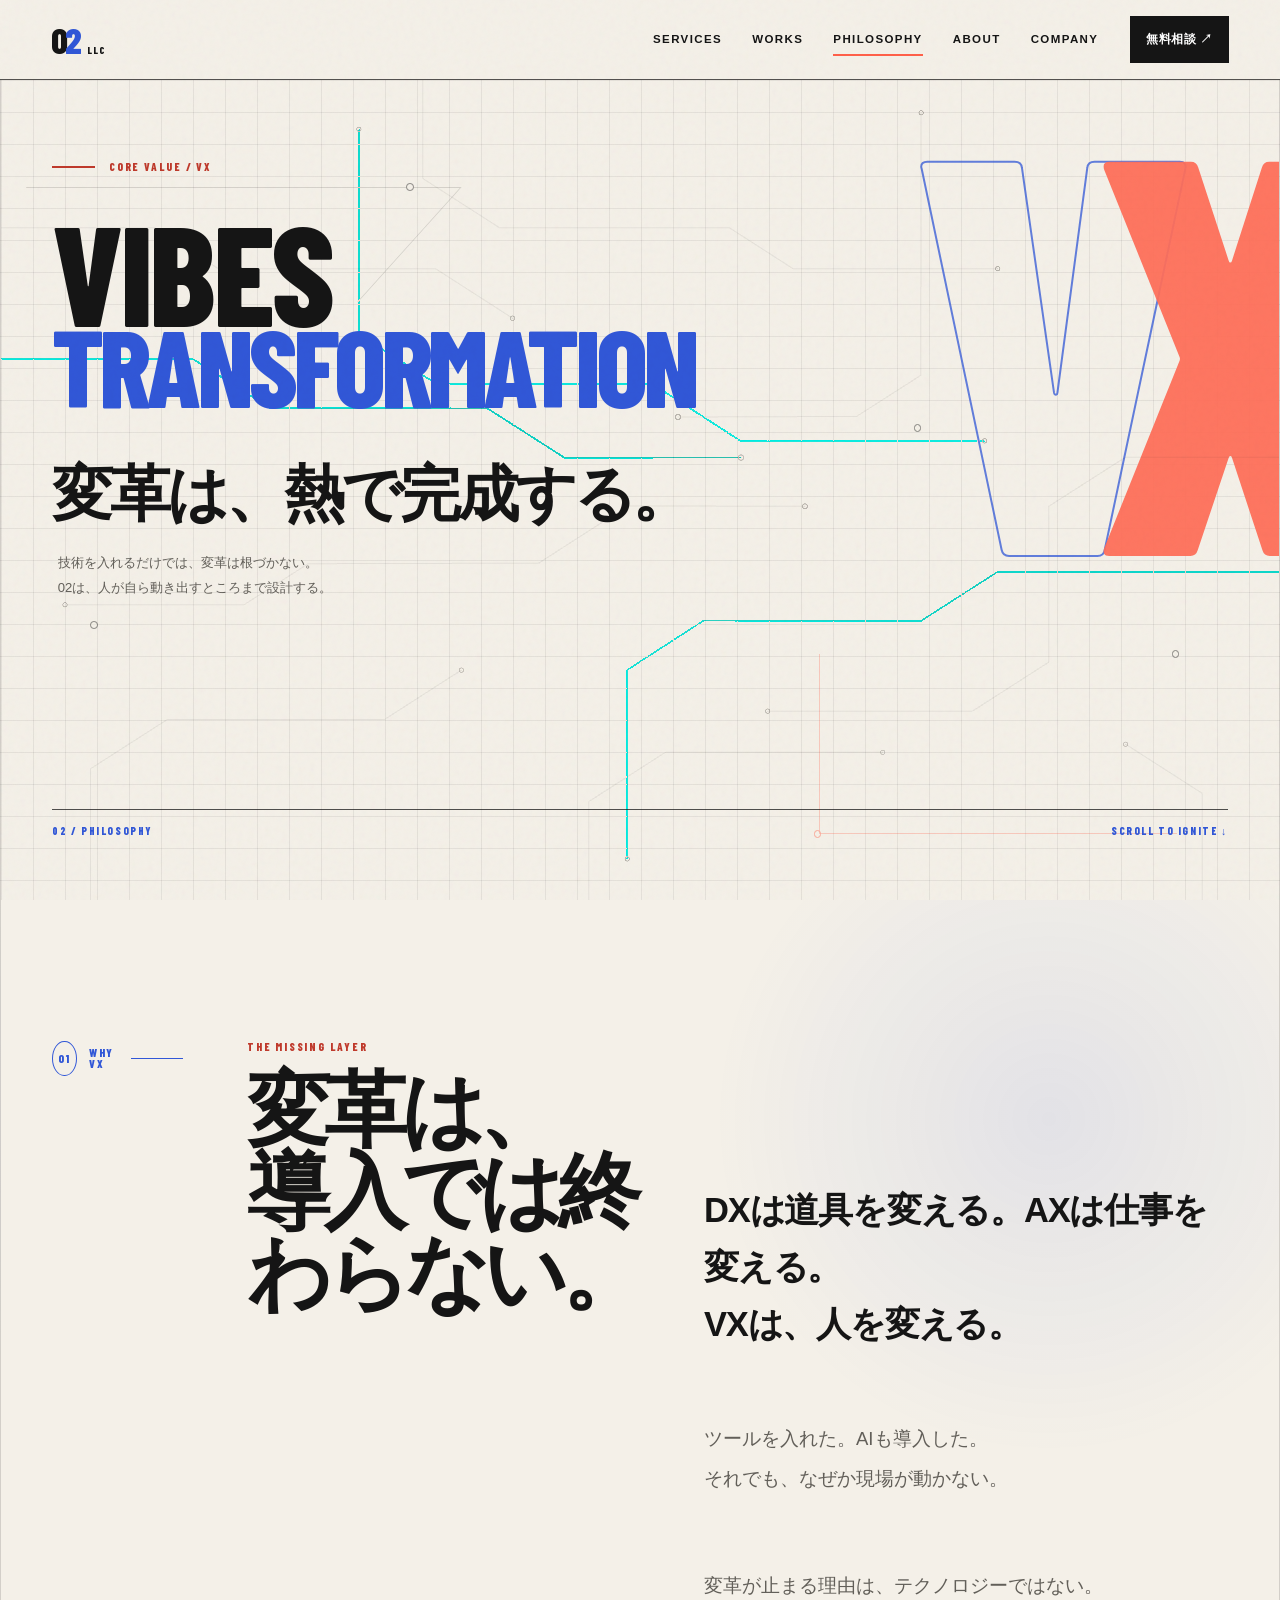
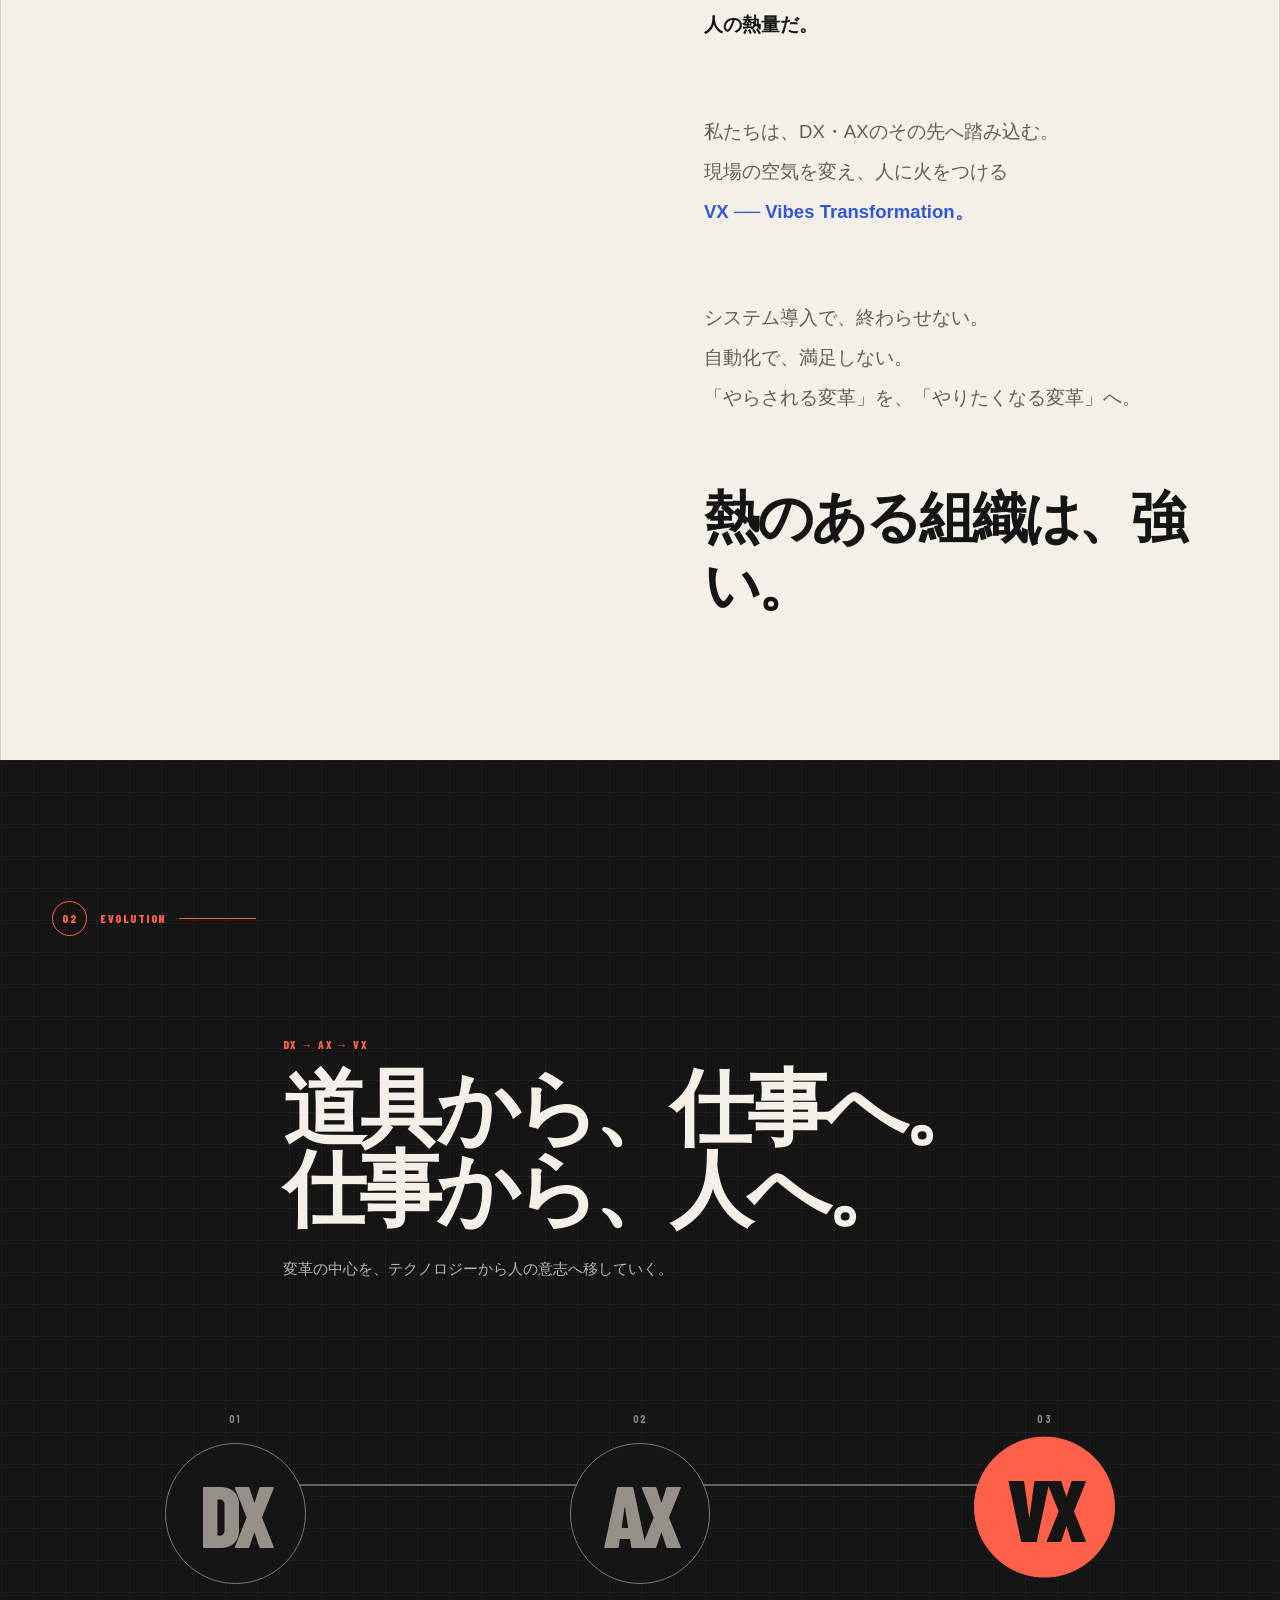
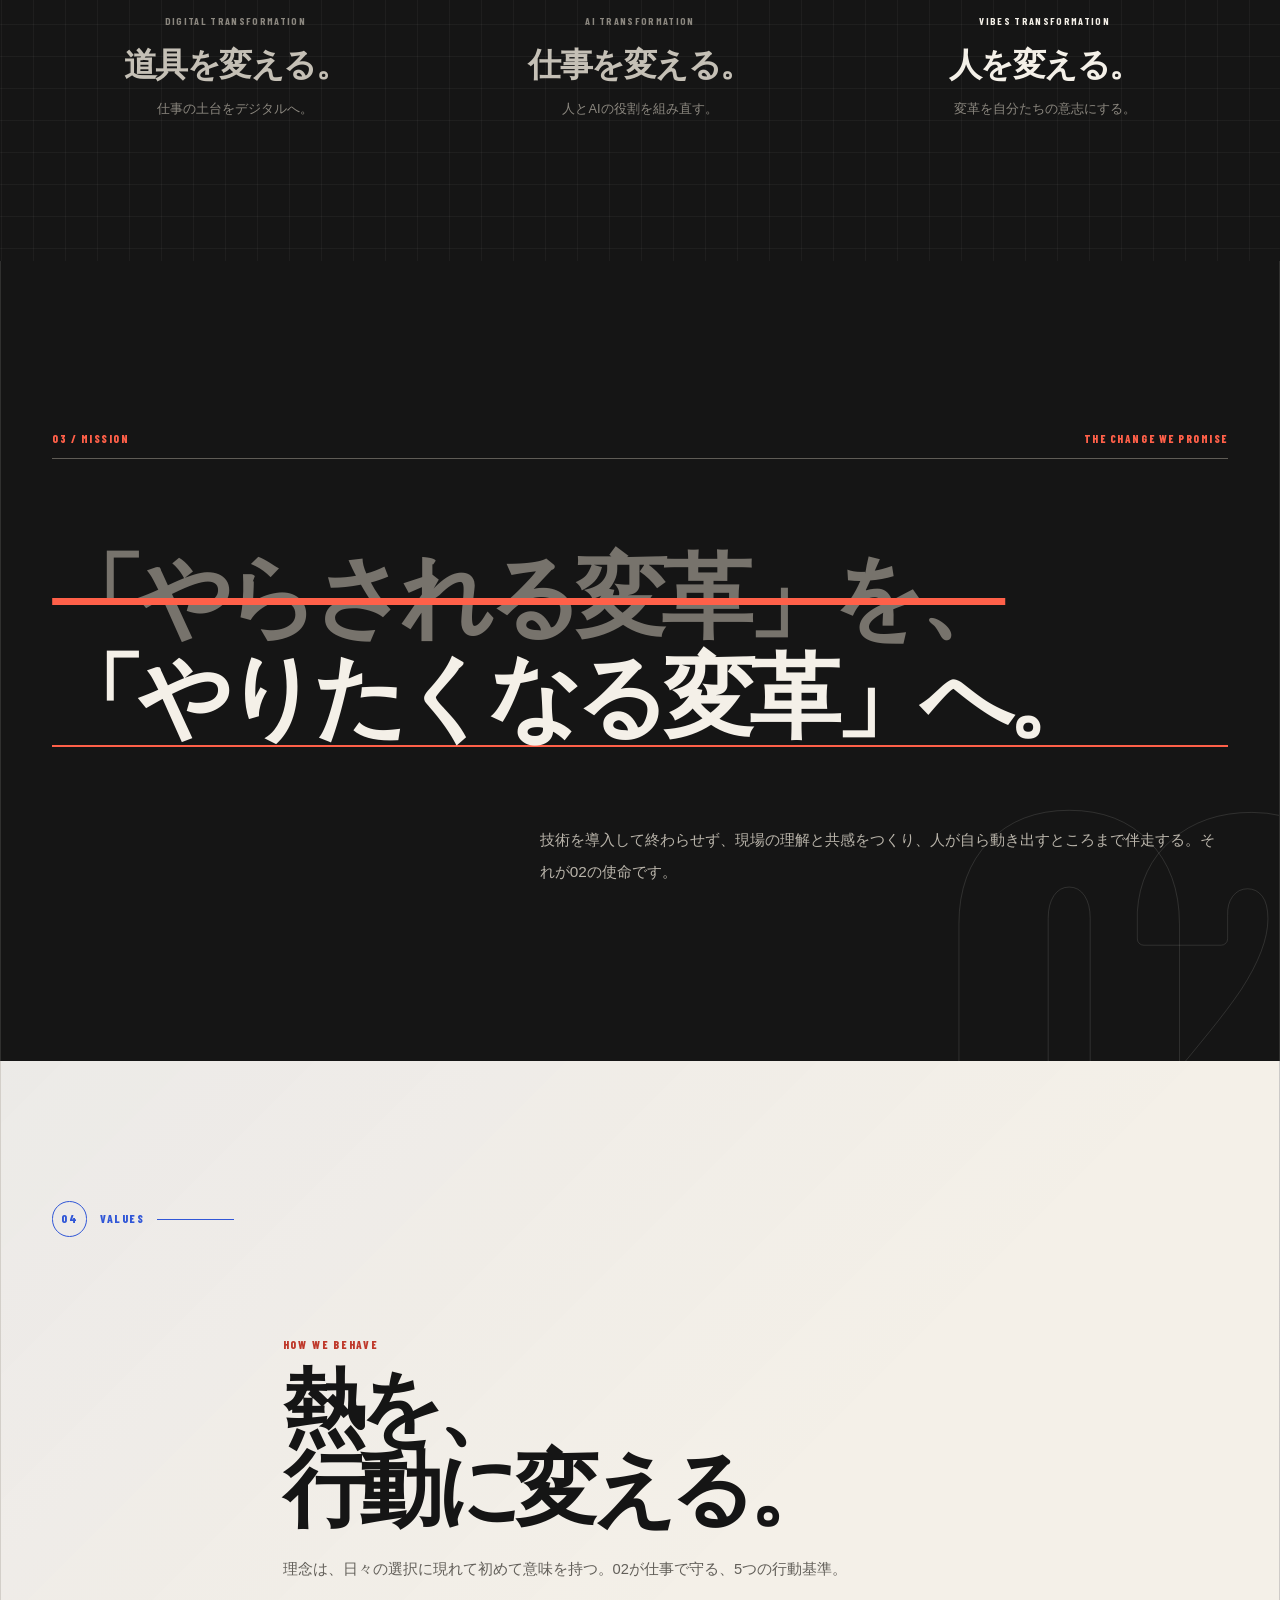
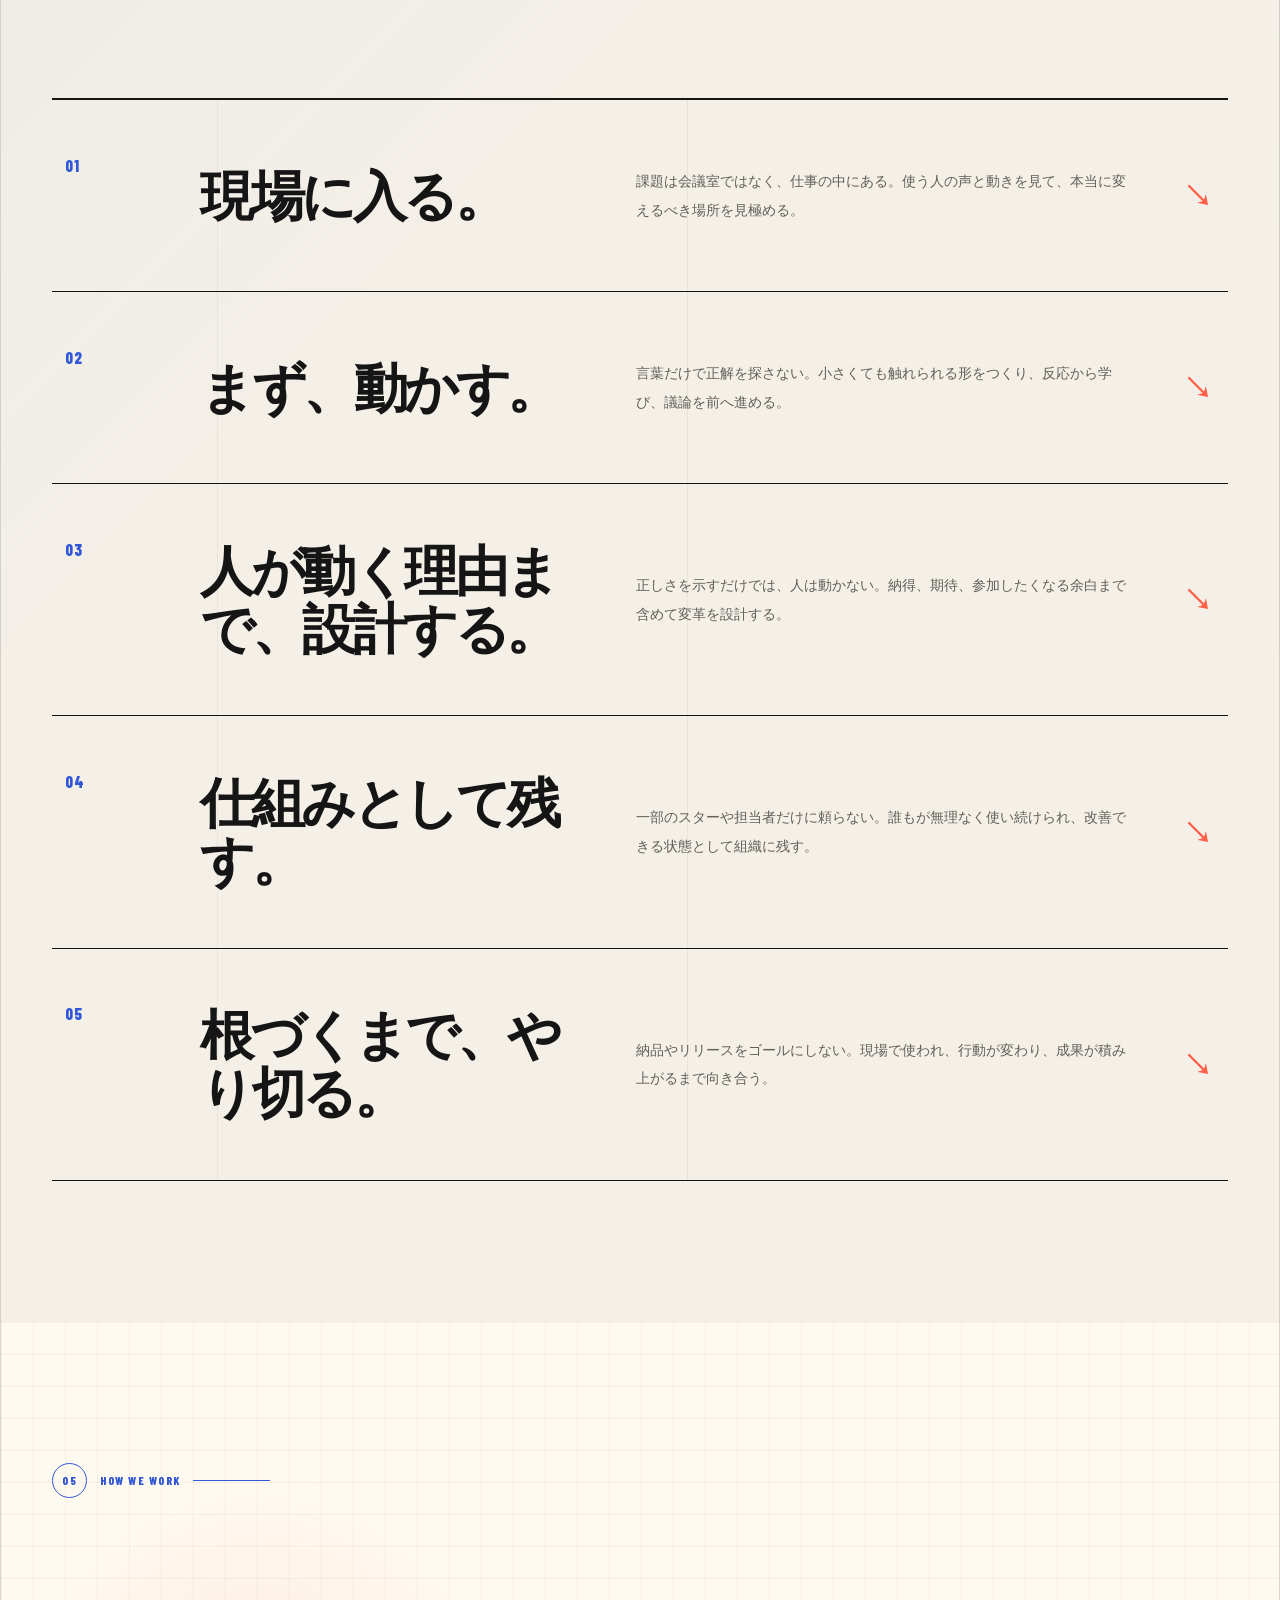
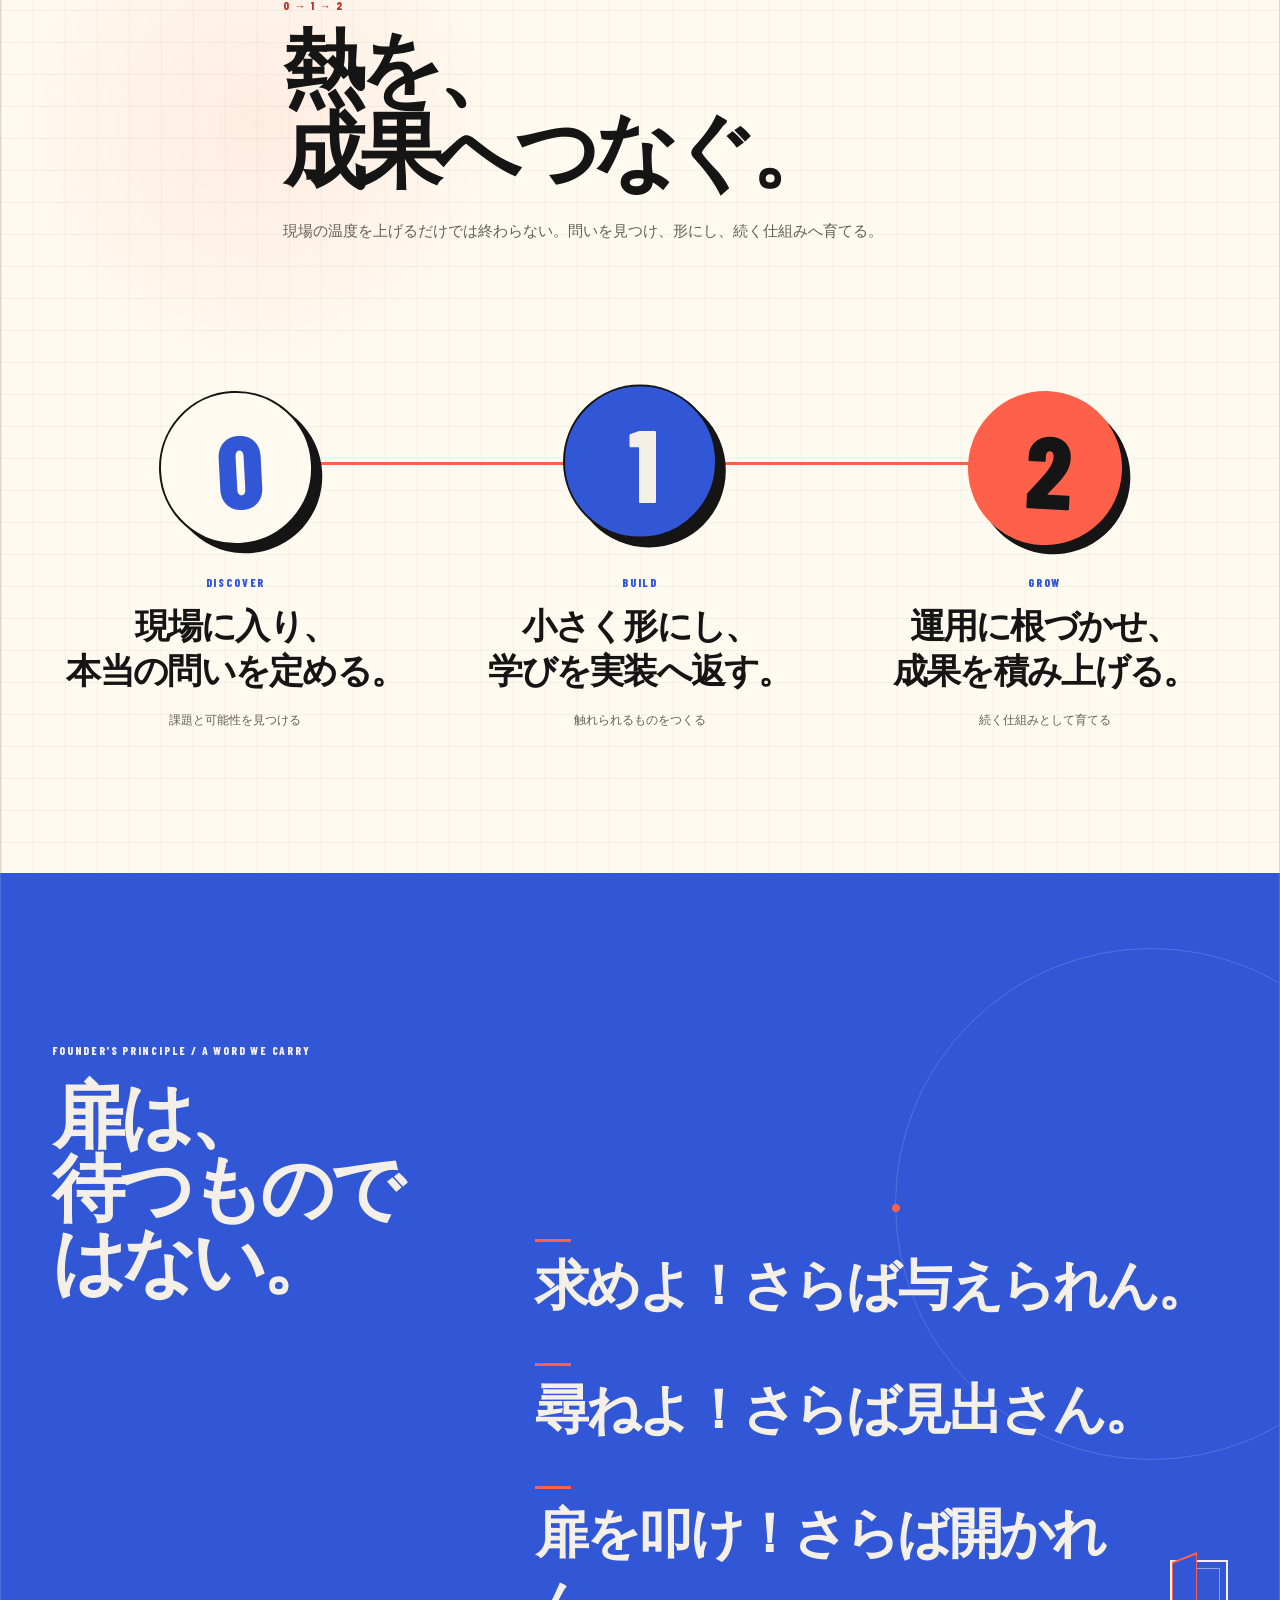
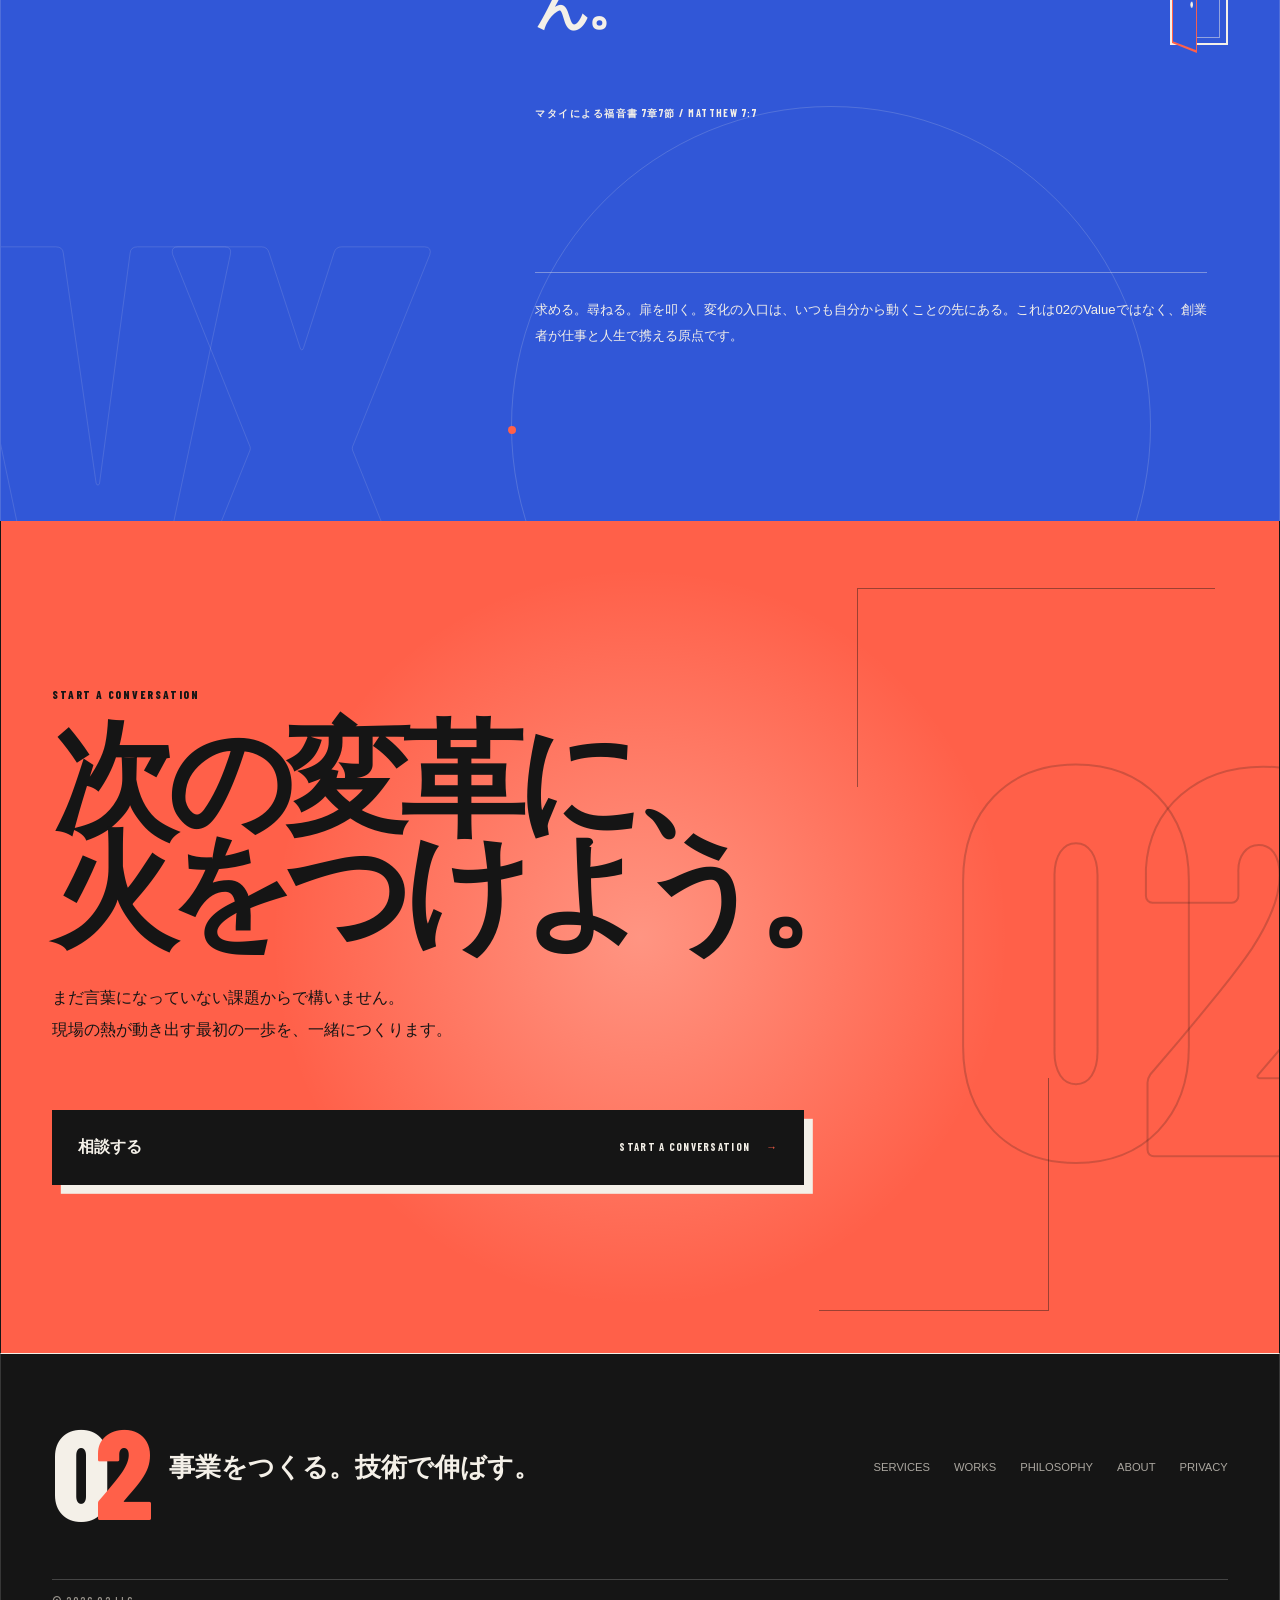
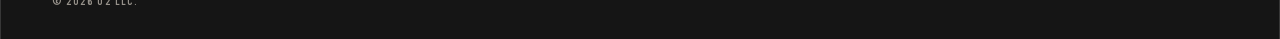
==== philosophy/index.html @ dd42572b "feat: renew corporate site with VX philosophy" ====
<!doctype html>
<html lang="ja">
<head>
  <meta charset="utf-8">
  <meta name="viewport" content="width=device-width, initial-scale=1">
  <title>Philosophy | 合同会社02 — VX / Vibes Transformation</title>
  <meta name="description" content="合同会社02のフィロソフィー。DX・AXのその先へ。現場の空気を変え、人に火をつけるVX — Vibes Transformationで、やらされる変革を、やりたくなる変革へ。">
  <meta name="theme-color" content="#f4f0e8">
  <link rel="canonical" href="https://zerotwo.tokyo/philosophy/">
  <link rel="icon" href="/assets/img/favicon.svg" type="image/svg+xml">
  <link rel="preload" href="/assets/fonts/barlow-condensed-800.woff2" as="font" type="font/woff2" crossorigin>
  <meta property="og:type" content="website">
  <meta property="og:site_name" content="合同会社02">
  <meta property="og:title" content="Philosophy | 変革は、熱で完成する。">
  <meta property="og:description" content="VX — Vibes Transformation。『やらされる変革』を、『やりたくなる変革』へ。">
  <meta property="og:image" content="https://zerotwo.tokyo/assets/img/ogp.png">
  <meta property="og:url" content="https://zerotwo.tokyo/philosophy/">
  <meta name="twitter:card" content="summary_large_image">
  <link rel="stylesheet" href="/assets/css/style.css?v=20260722-vx1">
  <link rel="stylesheet" href="/assets/css/philosophy.css?v=20260722-vx1">
  <script type="application/ld+json">
  {
    "@context": "https://schema.org",
    "@type": "AboutPage",
    "name": "Philosophy | 合同会社02",
    "url": "https://zerotwo.tokyo/philosophy/",
    "description": "合同会社02のCore Value、Mission、Values、How We Workを紹介します。",
    "isPartOf": {
      "@type": "WebSite",
      "name": "合同会社02",
      "url": "https://zerotwo.tokyo/"
    }
  }
  </script>
</head>
<body class="philosophy-page">
  <a class="skip-link" href="#main">本文へスキップ</a>
  <div class="page-grain" aria-hidden="true"></div>

  <header class="site-header philosophy-header" data-header>
    <a class="brand" href="/" aria-label="02 LLC（合同会社02）トップへ">
      <span class="brand-zero">0</span><span class="brand-two">2</span>
      <span class="brand-inc">LLC</span>
    </a>
    <nav class="desktop-nav" aria-label="メインナビゲーション">
      <a href="/#services">Services</a>
      <a href="/#works">Works</a>
      <a href="/philosophy/" aria-current="page">Philosophy</a>
      <a href="/#about">About</a>
      <a href="/#company">Company</a>
    </nav>
    <a class="header-contact" href="/#contact">無料相談 <span aria-hidden="true">↗</span></a>
    <button class="menu-button" type="button" aria-expanded="false" aria-controls="mobile-menu" data-menu-button>
      <span class="sr-only">メニューを開く</span>
      <span></span><span></span>
    </button>
    <nav class="mobile-menu" id="mobile-menu" aria-label="モバイルナビゲーション" data-mobile-menu>
      <a href="/#services"><span>01</span>Services</a>
      <a href="/#works"><span>02</span>Works</a>
      <a href="/philosophy/" aria-current="page"><span>03</span>Philosophy</a>
      <a href="/#about"><span>04</span>About</a>
      <a href="/#company"><span>05</span>Company</a>
      <a href="/#contact"><span>06</span>Contact</a>
    </nav>
  </header>

  <main id="main">
    <section class="vx-hero" id="top" aria-labelledby="vx-title">
      <canvas class="vx-field" data-vx-field data-vx-field-state="idle" aria-hidden="true"></canvas>
      <div class="vx-static-circuit" aria-hidden="true">
        <i></i><i></i><i></i><i></i><i></i><i></i>
      </div>
      <div class="vx-hero-mark" aria-hidden="true">
        <span class="vx-mark-v">V</span><span class="vx-mark-x">X</span>
      </div>

      <div class="vx-hero-copy" data-vx-reveal>
        <p class="vx-label"><span></span>CORE VALUE / VX</p>
        <h1 id="vx-title"><span>VIBES</span><span>TRANSFORMATION</span></h1>
        <p class="vx-statement">変革は、熱で完成する。</p>
        <p class="vx-hero-lead">技術を入れるだけでは、変革は根づかない。<br>02は、人が自ら動き出すところまで設計する。</p>
      </div>

      <div class="vx-hero-index" aria-hidden="true">
        <span>02 / PHILOSOPHY</span>
        <span>SCROLL TO IGNITE ↓</span>
      </div>
    </section>

    <section class="vx-section vx-why" id="why-vx" aria-labelledby="why-vx-title">
      <div class="vx-section-index" data-vx-reveal>
        <span>01</span>
        <p>WHY VX</p>
      </div>
      <div class="vx-why-heading" data-vx-reveal>
        <p class="vx-label">THE MISSING LAYER</p>
        <h2 id="why-vx-title">変革は、<br>導入では終わらない。</h2>
      </div>
      <div class="vx-manifesto" data-vx-reveal>
        <p class="vx-manifesto-lead">DXは道具を変える。AXは仕事を変える。<br><strong>VXは、人を変える。</strong></p>
        <p>ツールを入れた。AIも導入した。<br>それでも、なぜか現場が動かない。</p>
        <p>変革が止まる理由は、テクノロジーではない。<br><strong>人の熱量だ。</strong></p>
        <p>私たちは、DX・AXのその先へ踏み込む。<br>現場の空気を変え、人に火をつける<br><em>VX ── Vibes Transformation。</em></p>
        <p>システム導入で、終わらせない。<br>自動化で、満足しない。<br>「やらされる変革」を、「やりたくなる変革」へ。</p>
        <p class="vx-manifesto-close">熱のある組織は、強い。</p>
      </div>
    </section>

    <section class="vx-section vx-evolution" id="evolution" aria-labelledby="evolution-title" data-evolution>
      <div class="vx-section-index vx-section-index-light" data-vx-reveal>
        <span>02</span>
        <p>EVOLUTION</p>
      </div>
      <header class="vx-editorial-heading" data-vx-reveal>
        <p class="vx-label">DX → AX → VX</p>
        <h2 id="evolution-title">道具から、仕事へ。<br>仕事から、人へ。</h2>
        <p>変革の中心を、テクノロジーから人の意志へ移していく。</p>
      </header>

      <div class="evolution-circuit" data-vx-reveal>
        <div class="evolution-line" aria-hidden="true"><i class="evolution-pulse"></i></div>
        <ol class="evolution-list">
          <li class="evolution-step" data-evolution-step>
            <span class="evolution-number">01</span>
            <div class="evolution-node" aria-hidden="true"><span>DX</span></div>
            <p class="evolution-name">Digital Transformation</p>
            <h3>道具を変える。</h3>
            <p>仕事の土台をデジタルへ。</p>
          </li>
          <li class="evolution-step" data-evolution-step>
            <span class="evolution-number">02</span>
            <div class="evolution-node" aria-hidden="true"><span>AX</span></div>
            <p class="evolution-name">AI Transformation</p>
            <h3>仕事を変える。</h3>
            <p>人とAIの役割を組み直す。</p>
          </li>
          <li class="evolution-step evolution-step-vx" data-evolution-step>
            <span class="evolution-number">03</span>
            <div class="evolution-node" aria-hidden="true"><span>VX</span></div>
            <p class="evolution-name">Vibes Transformation</p>
            <h3>人を変える。</h3>
            <p>変革を自分たちの意志にする。</p>
          </li>
        </ol>
      </div>
    </section>

    <section class="vx-mission" id="mission" aria-labelledby="mission-title" data-mission>
      <div class="vx-mission-meta" data-vx-reveal>
        <span>03 / MISSION</span>
        <span>THE CHANGE WE PROMISE</span>
      </div>
      <div class="vx-mission-copy" data-vx-reveal>
        <p class="mission-from">「やらされる変革」を、</p>
        <h2 id="mission-title" class="mission-to">「やりたくなる変革」へ。</h2>
        <span class="mission-shift" aria-hidden="true"></span>
      </div>
      <p class="vx-mission-support" data-vx-reveal>技術を導入して終わらせず、現場の理解と共感をつくり、人が自ら動き出すところまで伴走する。それが02の使命です。</p>
    </section>

    <section class="vx-section vx-values" id="values" aria-labelledby="values-title">
      <div class="vx-section-index" data-vx-reveal>
        <span>04</span>
        <p>VALUES</p>
      </div>
      <header class="vx-editorial-heading vx-editorial-heading-dark" data-vx-reveal>
        <p class="vx-label">HOW WE BEHAVE</p>
        <h2 id="values-title">熱を、<br>行動に変える。</h2>
        <p>理念は、日々の選択に現れて初めて意味を持つ。02が仕事で守る、5つの行動基準。</p>
      </header>

      <ol class="values-list">
        <li class="value-row" data-value-row data-vx-reveal style="--value-index: 0">
          <span class="value-number">01</span>
          <h3>現場に入る。</h3>
          <p>課題は会議室ではなく、仕事の中にある。使う人の声と動きを見て、本当に変えるべき場所を見極める。</p>
          <span class="value-arrow" aria-hidden="true">↘</span>
        </li>
        <li class="value-row" data-value-row data-vx-reveal style="--value-index: 1">
          <span class="value-number">02</span>
          <h3>まず、動かす。</h3>
          <p>言葉だけで正解を探さない。小さくても触れられる形をつくり、反応から学び、議論を前へ進める。</p>
          <span class="value-arrow" aria-hidden="true">↘</span>
        </li>
        <li class="value-row" data-value-row data-vx-reveal style="--value-index: 2">
          <span class="value-number">03</span>
          <h3>人が動く理由まで、設計する。</h3>
          <p>正しさを示すだけでは、人は動かない。納得、期待、参加したくなる余白まで含めて変革を設計する。</p>
          <span class="value-arrow" aria-hidden="true">↘</span>
        </li>
        <li class="value-row" data-value-row data-vx-reveal style="--value-index: 3">
          <span class="value-number">04</span>
          <h3>仕組みとして残す。</h3>
          <p>一部のスターや担当者だけに頼らない。誰もが無理なく使い続けられ、改善できる状態として組織に残す。</p>
          <span class="value-arrow" aria-hidden="true">↘</span>
        </li>
        <li class="value-row" data-value-row data-vx-reveal style="--value-index: 4">
          <span class="value-number">05</span>
          <h3>根づくまで、やり切る。</h3>
          <p>納品やリリースをゴールにしない。現場で使われ、行動が変わり、成果が積み上がるまで向き合う。</p>
          <span class="value-arrow" aria-hidden="true">↘</span>
        </li>
      </ol>
    </section>

    <section class="vx-section vx-method" id="method" aria-labelledby="method-title" data-method>
      <div class="vx-section-index" data-vx-reveal>
        <span>05</span>
        <p>HOW WE WORK</p>
      </div>
      <header class="vx-editorial-heading vx-editorial-heading-dark" data-vx-reveal>
        <p class="vx-label">0 → 1 → 2</p>
        <h2 id="method-title">熱を、<br>成果へつなぐ。</h2>
        <p>現場の温度を上げるだけでは終わらない。問いを見つけ、形にし、続く仕組みへ育てる。</p>
      </header>

      <div class="method-circuit" data-vx-reveal>
        <span class="method-path" aria-hidden="true"></span>
        <ol class="method-list">
          <li class="method-step">
            <div class="method-node" aria-hidden="true">0</div>
            <p>DISCOVER</p>
            <h3>現場に入り、<br>本当の問いを定める。</h3>
            <span>課題と可能性を見つける</span>
          </li>
          <li class="method-step">
            <div class="method-node" aria-hidden="true">1</div>
            <p>BUILD</p>
            <h3>小さく形にし、<br>学びを実装へ返す。</h3>
            <span>触れられるものをつくる</span>
          </li>
          <li class="method-step">
            <div class="method-node" aria-hidden="true">2</div>
            <p>GROW</p>
            <h3>運用に根づかせ、<br>成果を積み上げる。</h3>
            <span>続く仕組みとして育てる</span>
          </li>
        </ol>
      </div>
    </section>

    <section class="vx-founder" id="founder-principle" aria-labelledby="founder-title" data-founder-quote>
      <div class="founder-orbit founder-orbit-one" aria-hidden="true"></div>
      <div class="founder-orbit founder-orbit-two" aria-hidden="true"></div>
      <header class="vx-founder-heading" data-vx-reveal>
        <p class="vx-label">FOUNDER'S PRINCIPLE / A WORD WE CARRY</p>
        <h2 id="founder-title">扉は、<br>待つものではない。</h2>
      </header>
      <blockquote class="founder-quote">
        <span class="quote-line" data-quote-line>求めよ！さらば与えられん。</span>
        <span class="quote-line" data-quote-line>尋ねよ！さらば見出さん。</span>
        <span class="quote-line quote-line-door" data-quote-line>
          扉を叩け！さらば開かれん。
          <i class="door-outline" aria-hidden="true"><b></b></i>
        </span>
        <cite>マタイによる福音書 7章7節 / MATTHEW 7:7</cite>
      </blockquote>
      <p class="founder-note" data-vx-reveal>求める。尋ねる。扉を叩く。変化の入口は、いつも自分から動くことの先にある。これは02のValueではなく、創業者が仕事と人生で携える原点です。</p>
    </section>

    <section class="vx-closing" id="philosophy-contact" aria-labelledby="philosophy-contact-title" data-vx-heat-area>
      <div class="vx-closing-circuit" aria-hidden="true"><i></i><i></i><i></i></div>
      <p class="vx-label" data-vx-reveal>START A CONVERSATION</p>
      <h2 id="philosophy-contact-title" data-vx-reveal>次の変革に、<br>火をつけよう。</h2>
      <p data-vx-reveal>まだ言葉になっていない課題からで構いません。<br>現場の熱が動き出す最初の一歩を、一緒につくります。</p>
      <a class="vx-closing-button" href="/#contact" data-vx-reveal>
        <span>相談する</span>
        <span>START A CONVERSATION <b aria-hidden="true">→</b></span>
      </a>
    </section>
  </main>

  <footer class="site-footer philosophy-footer">
    <div class="footer-brand"><span>0</span><span>2</span></div>
    <p>事業をつくる。技術で伸ばす。</p>
    <nav aria-label="フッターナビゲーション">
      <a href="/#services">Services</a>
      <a href="/#works">Works</a>
      <a href="/philosophy/" aria-current="page">Philosophy</a>
      <a href="/#about">About</a>
      <a href="/privacy/">Privacy</a>
    </nav>
    <p class="copyright">© <span data-current-year>2026</span> 02 LLC.</p>
  </footer>

  <script src="/assets/js/main.js?v=20260722-vx1" defer></script>
  <script src="/assets/js/philosophy-motion.js?v=20260722-vx1" defer></script>
  <script src="/assets/js/vx-field.js?v=20260722-vx1" defer></script>
</body>
</html>
---- assets/css/style.css ----
@font-face {
  font-family: "Barlow Condensed";
  src: url("/assets/fonts/barlow-condensed-600.woff2") format("woff2");
  font-style: normal;
  font-weight: 600;
  font-display: swap;
}
@font-face {
  font-family: "Barlow Condensed";
  src: url("/assets/fonts/barlow-condensed-700.woff2") format("woff2");
  font-style: normal;
  font-weight: 700;
  font-display: swap;
}
@font-face {
  font-family: "Barlow Condensed";
  src: url("/assets/fonts/barlow-condensed-800.woff2") format("woff2");
  font-style: normal;
  font-weight: 800;
  font-display: swap;
}

:root {
  --paper: #f4f0e8;
  --paper-deep: #e8e1d5;
  --ink: #151515;
  --blue: #3157d7;
  --blue-dark: #17338f;
  --coral: #ff6049;
  --cream: #fffaf0;
  --muted: #625f59;
  --line: rgba(21, 21, 21, 0.72);
  --max: 1440px;
  --pad: clamp(1.25rem, 4vw, 4.5rem);
  --display: "Barlow Condensed", "Arial Narrow", sans-serif;
  --body: "Hiragino Kaku Gothic ProN", "Yu Gothic", "YuGothic", "BIZ UDPGothic", sans-serif;
}

*, *::before, *::after { box-sizing: border-box; }
html { scroll-behavior: smooth; scroll-padding-top: 5rem; }
body {
  margin: 0;
  color: var(--ink);
  background: var(--paper);
  font-family: var(--body);
  font-size: 16px;
  line-height: 1.8;
  -webkit-font-smoothing: antialiased;
}
body.menu-open { overflow: hidden; }
a { color: inherit; }
button, input, select, textarea { font: inherit; }
button { color: inherit; }
img, svg { display: block; max-width: 100%; }
::selection { color: white; background: var(--blue); }

.sr-only {
  position: absolute;
  width: 1px;
  height: 1px;
  padding: 0;
  margin: -1px;
  overflow: hidden;
  clip: rect(0, 0, 0, 0);
  white-space: nowrap;
  border: 0;
}
.skip-link {
  position: fixed;
  z-index: 1000;
  top: 0.75rem;
  left: 0.75rem;
  padding: 0.7rem 1rem;
  color: white;
  background: var(--blue-dark);
  transform: translateY(-180%);
}
.skip-link:focus { transform: translateY(0); }
.page-grain {
  position: fixed;
  z-index: 999;
  inset: 0;
  opacity: 0.26;
  pointer-events: none;
  background-image: url("data:image/svg+xml,%3Csvg viewBox='0 0 180 180' xmlns='http://www.w3.org/2000/svg'%3E%3Cfilter id='n'%3E%3CfeTurbulence type='fractalNoise' baseFrequency='.9' numOctaves='2' stitchTiles='stitch'/%3E%3C/filter%3E%3Crect width='100%25' height='100%25' filter='url(%23n)' opacity='.16'/%3E%3C/svg%3E");
  mix-blend-mode: multiply;
}

:focus-visible {
  outline: 3px solid var(--coral);
  outline-offset: 4px;
}

.site-header {
  position: sticky;
  z-index: 100;
  top: 0;
  min-height: 5rem;
  padding: 0 var(--pad);
  display: flex;
  align-items: center;
  gap: 2rem;
  border-bottom: 1px solid var(--line);
  background: color-mix(in srgb, var(--paper) 92%, transparent);
  backdrop-filter: blur(14px);
}
.brand {
  display: inline-flex;
  align-items: baseline;
  color: var(--ink);
  text-decoration: none;
  font: 800 2.3rem/1 var(--display);
  letter-spacing: -0.08em;
}
.brand-two { color: var(--blue); }
.brand-inc {
  margin-left: 0.45rem;
  font-size: 0.62rem;
  letter-spacing: 0.14em;
}
.desktop-nav {
  display: flex;
  gap: clamp(1.2rem, 2.35vw, 2.8rem);
  margin-left: auto;
}
.desktop-nav a {
  position: relative;
  color: var(--ink);
  font: 700 0.72rem/1 var(--body);
  text-decoration: none;
  text-transform: uppercase;
  letter-spacing: 0.12em;
}
.desktop-nav a::after {
  content: "";
  position: absolute;
  right: 0;
  bottom: -0.65rem;
  left: 0;
  height: 2px;
  background: var(--blue);
  transform: scaleX(0);
  transform-origin: right;
  transition: transform 180ms ease;
}
.desktop-nav a:hover::after,
.desktop-nav a:focus-visible::after { transform: scaleX(1); transform-origin: left; }
.desktop-nav a[aria-current="page"]::after { transform: scaleX(1); transform-origin:left; }
.header-contact {
  padding: 0.75rem 1rem;
  color: white;
  background: var(--ink);
  font-size: 0.78rem;
  font-weight: 800;
  text-decoration: none;
  letter-spacing: 0.04em;
  transition: color 160ms ease, background 160ms ease;
}
.header-contact:hover { color: var(--ink); background: var(--coral); }
.menu-button, .mobile-menu { display: none; }

.hero {
  position: relative;
  min-height: calc(100svh - 5rem);
  max-width: var(--max);
  margin: 0 auto;
  padding: clamp(3.2rem, 7vh, 6.5rem) var(--pad) 9.2rem;
  overflow: hidden;
  border-inline: 1px solid rgba(21, 21, 21, 0.15);
}
.hero-webgl {
  position: absolute;
  z-index: 2;
  inset: 0;
  width: 100%;
  height: 100%;
  opacity: 0;
  pointer-events: none;
  mix-blend-mode: multiply;
  filter: contrast(1.03);
  transition: opacity 700ms cubic-bezier(.2,.7,.2,1);
}
.hero-webgl[data-webgl-state="running"],
.hero-webgl[data-webgl-state="paused"],
.hero-webgl[data-webgl-state="static"] { opacity: 1; }
.hero-webgl[hidden] { display: none; }
.hero-circuit-stamps {
  position: absolute;
  z-index: 2;
  inset: 0;
  opacity: 0;
  pointer-events: none;
  mix-blend-mode: multiply;
  transition: opacity 700ms cubic-bezier(.2,.7,.2,1);
}
.hero-webgl[data-webgl-state="running"] + .hero-circuit-stamps,
.hero-webgl[data-webgl-state="paused"] + .hero-circuit-stamps,
.hero-webgl[data-webgl-state="static"] + .hero-circuit-stamps { opacity: 1; }
.circuit-stamp {
  position: absolute;
  display: grid;
  place-items: center;
  color: rgba(217, 79, 61, 0.34);
  border: 1px solid currentColor;
  font: 600 0.72rem/1 var(--display);
  letter-spacing: -0.04em;
  box-shadow: inset 0 0 0 2px rgba(217, 79, 61, 0.07);
}
.circuit-stamp::before { content:"02"; }
.circuit-stamp-top {
  top: 10.7%;
  left: 72.8%;
  width: 1.75rem;
  height: 1.8rem;
  transform: rotate(1deg);
}
.circuit-stamp-seal {
  top: 50.8%;
  left: 52.1%;
  width: 2.65rem;
  height: 2.65rem;
  border-radius: 50%;
  font-size: 0.9rem;
  outline: 1px dotted rgba(217, 79, 61, 0.24);
  outline-offset: 0.22rem;
}
.circuit-stamp-seal::after {
  content: "ZERO TWO";
  position: absolute;
  bottom: 0.36rem;
  font: 600 0.27rem/1 var(--display);
  letter-spacing: 0.08em;
}
.circuit-stamp-bottom {
  top: 77.3%;
  left: 2.9%;
  width: 1.15rem;
  height: 1.3rem;
  font-size: 0.48rem;
  transform: rotate(-2deg);
}
.hero-copy { position: relative; z-index: 3; max-width: 50rem; }
.hero .reveal { opacity: 1; transform: none; }
.eyebrow {
  margin: 0 0 2.2rem;
  display: flex;
  align-items: center;
  gap: 0.9rem;
  color: var(--blue);
  font-size: clamp(0.63rem, 1vw, 0.76rem);
  font-weight: 800;
  letter-spacing: 0.16em;
}
.eyebrow span { width: 2.6rem; height: 2px; background: currentColor; }
.eyebrow { animation: hero-soft-in 520ms 80ms cubic-bezier(.2,.7,.2,1) both; }
.eyebrow span { transform-origin: left; animation: line-expand 700ms 180ms cubic-bezier(.2,.7,.2,1) both; }
.hero h1 {
  max-width: 48rem;
  margin: 0;
  font-size: clamp(4.1rem, 7.6vw, 7.5rem);
  line-height: 0.89;
  letter-spacing: -0.072em;
}
.hero-line { display: block; overflow: hidden; margin-bottom: -0.06em; padding-bottom: 0.06em; }
.hero-line > span { --hero-line-scale:1; display: block; transform-origin:left; animation: hero-line-in 780ms cubic-bezier(.16,1,.3,1) both; }
.hero-line:not(.hero-line-accent) > span { --hero-line-scale:.96; }
.hero-line:nth-child(1) > span { animation-delay: 100ms; }
.hero-line:nth-child(2) > span { animation-delay: 180ms; }
.hero-line:nth-child(3) > span { animation-delay: 260ms; }
.hero h1 em {
  display: inline-block;
  margin-top: 0.2rem;
  color: var(--blue);
  font-family: var(--display);
  font-style: normal;
  font-weight: 800;
  letter-spacing: -0.035em;
}
.hero-lead {
  max-width: 40rem;
  margin: 2rem 0 1.7rem 0.45rem;
  font-size: clamp(0.92rem, 1.15vw, 1.06rem);
  line-height: 2;
}
.hero-lead { animation: hero-soft-in 620ms 360ms cubic-bezier(.2,.7,.2,1) both; }
.hero-copy > .button {
  min-width: 12.1rem;
  animation: hero-soft-in 620ms 440ms cubic-bezier(.2,.7,.2,1) both;
}
.button {
  display: inline-flex;
  align-items: center;
  justify-content: space-between;
  gap: 2.7rem;
  min-width: 12.5rem;
  padding: 0.95rem 1.25rem;
  border: 1px solid var(--ink);
  font-size: 0.9rem;
  font-weight: 800;
  text-decoration: none;
  box-shadow: 5px 5px 0 var(--ink);
  transition: transform 160ms ease, box-shadow 160ms ease, background 160ms ease;
}
.button-primary { background: var(--coral); }
.button:hover { transform: translate(3px, 3px); box-shadow: 2px 2px 0 var(--ink); }
.hero-signature {
  --signature-y: 0px;
  --signature-rotate: 0deg;
  position: absolute;
  z-index: 1;
  top: clamp(1rem, 3vw, 3rem);
  right: clamp(-9rem, -5vw, -3rem);
  display: flex;
  align-items: flex-start;
  font: 800 clamp(20rem, 43vw, 39rem) / 0.78 var(--display);
  letter-spacing: -0.12em;
  white-space: nowrap;
  pointer-events: none;
  transform: translate3d(0, var(--signature-y), 0) rotate(var(--signature-rotate));
  will-change: transform;
}
.signature-zero { color: transparent; -webkit-text-stroke: 2px var(--blue); animation: signature-zero-in 900ms 120ms cubic-bezier(.16,1,.3,1) both; }
.signature-two { color: var(--blue); transform: translateX(-0.03em); animation: signature-two-in 900ms 200ms cubic-bezier(.16,1,.3,1) both; }
.hero-note {
  position: absolute;
  z-index: 4;
  right: var(--pad);
  bottom: 9.8rem;
  width: min(19.5rem, 36vw);
  padding: 1.1rem 1.35rem;
  color: var(--paper);
  background: var(--ink);
}
.hero-note strong {
  font: 800 1.35rem/1 var(--display);
  text-transform: uppercase;
  letter-spacing: 0.04em;
}
.hero-note strong span { color: var(--coral); }
.hero-note p { margin: 0.65rem 0 0; font-size: 0.76rem; line-height: 1.75; }
.hero-note { animation: note-in 650ms 540ms cubic-bezier(.16,1,.3,1) both; }
.growth-path {
  --path-progress: 0;
  position: absolute;
  z-index: 5;
  right: var(--pad);
  bottom: 0;
  left: var(--pad);
  margin: 0;
  padding: 0;
  display: grid;
  grid-template-columns: repeat(3, 1fr);
  border-top: 2px solid var(--ink);
  list-style: none;
}
.growth-path::after {
  content: "";
  position: absolute;
  z-index: 2;
  top: -2px;
  right: 0;
  left: 0;
  height: 2px;
  background: var(--coral);
  transform: scaleX(var(--path-progress));
  transform-origin: left;
  will-change: transform;
}
.growth-path li {
  position: relative;
  min-height: 7rem;
  padding: 1rem 1.1rem 1.1rem 0;
  border-right: 1px solid var(--ink);
}
.growth-path li:not(:first-child) { padding-left: 1.1rem; }
.growth-path li:last-child { border-right: 0; }
.growth-path li { animation: path-item-in 560ms cubic-bezier(.2,.7,.2,1) both; }
.growth-path li:nth-child(1) { animation-delay: 480ms; }
.growth-path li:nth-child(2) { animation-delay: 570ms; }
.growth-path li:nth-child(3) { animation-delay: 660ms; }
.growth-path li::before {
  content: "";
  position: absolute;
  top: -0.43rem;
  left: -0.05rem;
  width: 0.75rem;
  height: 0.75rem;
  border: 1px solid var(--ink);
  border-radius: 50%;
  background: var(--coral);
}
.growth-path span {
  display: block;
  color: var(--blue);
  font: 800 0.78rem/1 var(--display);
  text-transform: uppercase;
  letter-spacing: 0.1em;
}
.growth-path strong { display: block; margin-top: 0.8rem; font-size: 0.85rem; }

@keyframes hero-line-in { from { transform: translateY(108%) scaleX(var(--hero-line-scale)); } to { transform: translateY(0) scaleX(var(--hero-line-scale)); } }
@keyframes hero-soft-in { from { opacity: 0; transform: translateY(.8rem); } to { opacity: 1; transform: none; } }
@keyframes line-expand { from { transform: scaleX(0); } to { transform: scaleX(1); } }
@keyframes signature-zero-in { from { opacity: 0; transform: translateX(2rem); } to { opacity: 1; transform: none; } }
@keyframes signature-two-in { from { opacity: 0; transform: translateX(calc(-.03em + 2rem)); } to { opacity: 1; transform: translateX(-.03em); } }
@keyframes note-in { from { opacity: 0; transform: translate(.8rem, .8rem); } to { opacity: 1; transform: none; } }
@keyframes path-item-in { from { opacity: 0; transform: translateY(.55rem); } to { opacity: 1; transform: none; } }

.ticker {
  overflow: hidden;
  border-block: 1px solid var(--ink);
  color: var(--paper);
  background: var(--ink);
  font: 700 clamp(1.3rem, 2.4vw, 2.3rem)/1 var(--display);
}
.ticker div {
  width: max-content;
  padding: 0.72rem 0;
  display: flex;
  align-items: center;
  gap: 1.1rem;
  animation: ticker 22s linear infinite;
}
.ticker:hover div { animation-play-state: paused; }
.ticker i { color: var(--coral); font-style: normal; }
@keyframes ticker { to { transform: translateX(-50%); } }

.section { max-width: var(--max); margin: 0 auto; padding: clamp(5.5rem, 10vw, 9rem) var(--pad); border-inline: 1px solid rgba(21,21,21,.15); }
.section-heading {
  display: grid;
  grid-template-columns: minmax(8rem, 0.32fr) minmax(0, 1fr);
  gap: 2rem;
  margin-bottom: clamp(3rem, 7vw, 6rem);
}
.section-index {
  margin: 0;
  color: var(--blue);
  font: 800 0.78rem/1 var(--display);
  text-transform: uppercase;
  letter-spacing: 0.12em;
}
.section-heading h2,
.contact h2 {
  margin: -0.15em 0 0;
  font-size: clamp(3.2rem, 6.8vw, 7rem);
  line-height: 1;
  letter-spacing: -0.065em;
}
.section-heading > div > p { max-width: 38rem; margin: 1.4rem 0 0; color: var(--muted); }

.service-list { border-top: 1px solid var(--ink); }
.service-card {
  position: relative;
  display: grid;
  grid-template-columns: 5rem 7rem minmax(0, 1fr);
  gap: clamp(1.2rem, 3vw, 4rem);
  padding: clamp(2rem, 5vw, 4.3rem) clamp(0rem, 2vw, 2rem);
  border-bottom: 1px solid var(--ink);
  transition: color 220ms ease, background 220ms ease;
}
.service-card:hover { color: var(--paper); background: var(--ink); }
.service-card-primary { color: var(--paper); background: var(--blue); }
.service-number { color: currentColor; font: 800 1.3rem/1 var(--display); }
.service-icon { width: 5rem; height: 5rem; display: grid; place-items: center; }
.service-icon svg { width: 4rem; fill: none; stroke: currentColor; stroke-width: 1.5; stroke-dasharray: 180; stroke-dashoffset: 0; transition: stroke-dashoffset 900ms 150ms cubic-bezier(.2,.7,.2,1); }
.motion-ready .service-icon svg { stroke-dashoffset: 180; }
.motion-ready .service-card.is-visible .service-icon svg { stroke-dashoffset: 0; }
.service-copy { min-width:0; display: grid; grid-template-columns: minmax(16rem, .7fr) minmax(18rem, 1fr); gap: clamp(2rem, 5vw, 6rem); align-items: start; }
.service-copy > p:first-child { grid-column: 1 / -1; margin: 0 0 -1.2rem; color: currentColor; font: 700 0.66rem/1 var(--display); letter-spacing: .13em; opacity: .75; }
.service-copy h3 { margin: 0; font-size: clamp(2rem, 4vw, 4rem); line-height: 1.06; letter-spacing: -.055em; }
.service-copy > p:not(:first-child) { margin: 0; color: currentColor; font-size: .91rem; line-height: 2; opacity: .8; }
.tag-list { grid-column: 2; margin: -1rem 0 0; padding: 0; display: flex; flex-wrap: wrap; gap: .45rem; list-style: none; }
.tag-list li { padding: .28rem .6rem; border: 1px solid currentColor; border-radius: 99px; font: 600 .65rem/1.3 var(--body); }

.works { color: var(--paper); background: var(--ink); }
.section-heading-light > div > p { color: #b9b4aa; }
.work-grid { display: grid; grid-template-columns: repeat(3, minmax(0, 1fr)); gap: 1px; background: #565249; border: 1px solid #565249; }
.work-card { min-width: 0; padding: clamp(1.1rem, 2.5vw, 2rem); color: var(--paper); background: var(--ink); text-decoration: none; }
.work-card:nth-child(2) { transition-delay: 80ms; }
.work-card:nth-child(3) { transition-delay: 160ms; }
.work-art { position: relative; min-height: clamp(15rem, 30vw, 27rem); margin-bottom: 1.25rem; overflow: hidden; background: var(--paper); transition: transform 420ms cubic-bezier(.16,1,.3,1); }
.work-card h3 { margin: 1rem 0 .5rem; font-size: clamp(1.8rem, 3.1vw, 3.2rem); line-height: 1; letter-spacing: -.04em; }
.work-card > p { max-width: 38rem; margin: 0; color: #b9b4aa; font-size: .84rem; }
.work-meta { display: flex; justify-content: space-between; gap: 1rem; color: var(--coral); font: 700 .66rem/1 var(--display); text-transform: uppercase; letter-spacing: .1em; }
.work-ai .work-art { background: var(--blue); }
.data-art span { position: absolute; width: 1.6rem; height: 1.6rem; border: 2px solid var(--paper); border-radius: 50%; }
.data-art span:nth-child(1){top:18%;left:13%}.data-art span:nth-child(2){top:48%;left:34%}.data-art span:nth-child(3){top:23%;right:20%}.data-art span:nth-child(4){bottom:15%;right:31%}.data-art span:nth-child(5){bottom:16%;left:14%}
.data-art::before, .data-art::after { content:""; position:absolute; inset:17% 12%; border:2px solid var(--paper); transform:rotate(17deg); transition: transform 420ms cubic-bezier(.16,1,.3,1); }
.data-art::after { inset:24% 22% 15% 8%; transform:rotate(-21deg); border-color:var(--coral); }
.work-live .work-art { background: #d8cdfa; color: var(--ink); }
.live-art b { position: absolute; top: 8%; left: 7%; font: 800 clamp(5rem, 12vw, 11rem)/1 var(--display); }
.live-art span { position: absolute; top: 12%; right: 10%; color: var(--coral); font-size: 3rem; }
.live-art i { position: absolute; bottom: 12%; width: 16%; background: var(--blue); transition: transform 420ms cubic-bezier(.16,1,.3,1); }
.live-art i:nth-of-type(1){left:10%;height:23%}.live-art i:nth-of-type(2){left:31%;height:42%}.live-art i:nth-of-type(3){left:52%;height:63%}
.work-victory .work-art { background: var(--coral); }
.victory-art span { position: absolute; inset: 0; display:grid; place-items:center; color:var(--ink); font:800 clamp(13rem,28vw,28rem)/1 var(--display); }
.victory-art i { position:absolute; right:10%; bottom:10%; width:28%; height:4px; background:var(--paper); transform:rotate(-35deg); transition: transform 420ms cubic-bezier(.16,1,.3,1); }
.work-card:hover .work-art { transform: translateY(-.35rem) scale(1.012); }
.work-card:hover .data-art::before { transform: rotate(23deg); }
.work-card:hover .data-art::after { transform: rotate(-27deg); }
.work-card:hover .live-art i:nth-of-type(1) { transform: translateY(-18%); }
.work-card:hover .live-art i:nth-of-type(2) { transform: translateY(-10%); }
.work-card:hover .live-art i:nth-of-type(3) { transform: translateY(-5%); }
.work-card:hover .victory-art i { transform: rotate(-28deg) scaleX(1.12); }
.status-pending { color: #d0cbc1; }
.draft-note { margin: 1.2rem 0 0; color: #8f8b83; font-size: .72rem; }

.philosophy {
  position: relative;
  background:
    linear-gradient(rgba(21,21,21,.032) 1px, transparent 1px),
    linear-gradient(90deg, rgba(21,21,21,.032) 1px, transparent 1px),
    var(--paper);
  background-size: 2rem 2rem;
}
.philosophy .section-heading { margin-bottom:clamp(3rem,6vw,5rem); }
.philosophy-kicker { margin:0 0 1rem !important; color:var(--coral) !important; font:800 .7rem/1 var(--display); letter-spacing:.14em; }
.philosophy-framework { position:relative; padding:clamp(1.2rem,3.2vw,3rem); overflow:hidden; border:2px solid var(--coral); background:color-mix(in srgb,var(--paper) 92%,white); }
.philosophy-framework::after { content:""; position:absolute; right:-3rem; bottom:-4rem; width:12rem; height:12rem; border:1px solid rgba(49,87,215,.22); border-radius:50%; box-shadow:0 0 0 2rem rgba(49,87,215,.04),0 0 0 4rem rgba(49,87,215,.025); pointer-events:none; }
.philosophy-framework-meta { position:relative; z-index:2; margin-bottom:clamp(2rem,4vw,4rem); padding-bottom:.75rem; display:flex; justify-content:space-between; gap:1rem; border-bottom:1px solid rgba(21,21,21,.42); color:var(--blue); font:800 .68rem/1 var(--display); letter-spacing:.13em; }
.philosophy-journey { position:relative; z-index:1; margin:0; padding:0; display:grid; grid-template-columns:repeat(3,minmax(0,1fr)); gap:clamp(1rem,2.8vw,2.8rem); list-style:none; }
.philosophy-journey::before { content:""; position:absolute; z-index:0; top:clamp(3rem,4vw,4rem); right:16.666%; left:16.666%; height:2px; background:var(--coral); transform:scaleX(1); transform-origin:left; transition:transform 1100ms 180ms cubic-bezier(.16,1,.3,1); }
.motion-ready .philosophy-framework .philosophy-journey::before { transform:scaleX(0); }
.motion-ready .philosophy-framework.is-visible .philosophy-journey::before { transform:scaleX(1); }
.philosophy-stage { position:relative; z-index:1; min-width:0; display:grid; grid-template-rows:auto 1fr; }
.philosophy-stage:not(:last-child)::after { content:""; position:absolute; z-index:1; top:calc(clamp(3rem,4vw,4rem) - .32rem); right:calc(clamp(.5rem,1.4vw,1.4rem) * -1); width:.68rem; height:.68rem; border-top:2px solid var(--coral); border-right:2px solid var(--coral); transform:rotate(45deg); }
.philosophy-node { position:relative; z-index:2; width:clamp(6rem,8vw,8rem); aspect-ratio:1; margin:0 auto clamp(1.3rem,2.7vw,2.5rem); display:grid; place-items:center; border:2px solid var(--ink); border-radius:50%; background:var(--cream); font:800 clamp(4rem,7vw,7rem)/1 var(--display); font-variant-numeric:tabular-nums; letter-spacing:0; transition:opacity 480ms ease,transform 650ms cubic-bezier(.16,1,.3,1); }
.philosophy-node > span { display:block; }
.philosophy-stage:first-child .philosophy-node { color:var(--paper); border-color:var(--coral); background:linear-gradient(90deg,var(--coral) 0 52%,var(--ink) 52% 100%); }
.philosophy-stage:nth-child(2) .philosophy-node { color:var(--blue); }
.philosophy-stage:nth-child(3) .philosophy-node { color:var(--ink); }
.motion-ready .philosophy-framework .philosophy-node { opacity:0; transform:scale(.75) rotate(-8deg); }
.motion-ready .philosophy-framework.is-visible .philosophy-node { opacity:1; transform:none; }
.motion-ready .philosophy-framework.is-visible .philosophy-stage:nth-child(2) .philosophy-node { transition-delay:180ms; }
.motion-ready .philosophy-framework.is-visible .philosophy-stage:nth-child(3) .philosophy-node { transition-delay:360ms; }
.philosophy-card { position:relative; min-height:22rem; padding:clamp(1.25rem,2.2vw,2rem); display:flex; flex-direction:column; border:1px solid var(--ink); background:var(--paper); box-shadow:.45rem .45rem 0 rgba(21,21,21,.08); }
.philosophy-card::before { content:""; position:absolute; top:-1px; left:-1px; width:2.5rem; height:.35rem; background:var(--coral); }
.philosophy-stage:nth-child(2) .philosophy-card::before { background:var(--blue); }
.philosophy-stage:nth-child(3) .philosophy-card::before { background:var(--ink); }
.philosophy-stage-label { margin:0 0 1.2rem; color:var(--blue); font:800 .67rem/1 var(--display); letter-spacing:.13em; }
.philosophy-card h3 { margin:0 0 .8rem; font-size:clamp(1.65rem,2.8vw,2.8rem); line-height:1.15; letter-spacing:-.045em; }
.philosophy-card > p:not(.philosophy-stage-label) { margin:0; color:var(--muted); font-size:.84rem; line-height:1.9; }
.philosophy-principle { margin-top:auto; padding-top:1.3rem; border-top:1px solid var(--ink); }
.philosophy-principle span,.philosophy-principle strong,.philosophy-principle small { display:block; }
.philosophy-principle span { color:var(--coral); font:800 .63rem/1 var(--display); letter-spacing:.13em; }
.philosophy-principle strong { margin:.65rem 0 .35rem; font-size:.95rem; line-height:1.55; }
.philosophy-principle small { color:var(--muted); font-size:.7rem; line-height:1.65; }
.philosophy-read-more { margin-top:clamp(2rem,4vw,3.5rem); margin-left:auto; background:var(--coral); }

.about-layout { display: grid; grid-template-columns: .88fr 1.12fr; gap: clamp(3rem, 9vw, 9rem); }
.about-quote { position: relative; align-self: start; padding-top: 3rem; }
.about-quote > span { position: absolute; top: -2rem; left: -1rem; color: var(--coral); font: 800 10rem/1 var(--display); }
.about-quote blockquote { position:relative; margin:0; font-size:clamp(2rem,4vw,4.1rem); font-weight:700; line-height:1.45; letter-spacing:-.045em; }
.about-quote em { position: relative; color: var(--blue); font-style:normal; }
.about-quote em::after { content:""; position:absolute; right:0; bottom:.02em; left:0; height:.12em; background:var(--coral); opacity:.42; transform:scaleX(1); transform-origin:left; transition:transform 850ms 250ms cubic-bezier(.16,1,.3,1); }
.motion-ready .about-quote em::after { transform:scaleX(0); }
.motion-ready .about-quote.is-visible em::after { transform:scaleX(1); }
.about-message > p:first-child { margin: 0 0 3.2rem; font-size: clamp(1rem, 1.35vw, 1.2rem); line-height: 2.15; }
.profile { padding-top:2rem; display:grid; grid-template-columns:7rem 1fr; gap:1.5rem; border-top:1px solid var(--ink); }
.profile-mark { width:6rem; height:6rem; display:grid; place-items:center; color:var(--paper); background:var(--blue); font:800 2.8rem/1 var(--display); }
.profile p { margin:0; font-size:.79rem; line-height:1.9; }
.profile > div > p:first-child { color:var(--blue); font:700 .65rem/1 var(--display); letter-spacing:.12em; }
.profile h3 { margin:.75rem 0 1.2rem; font-size:1.45rem; }
.profile h3 span { margin-left:.7rem; color:var(--muted); font:600 .78rem/1 var(--display); letter-spacing:.05em; }
.profile .profile-role { margin:0 0 1.15rem; font-size:clamp(1.18rem,2vw,1.65rem); font-weight:700; line-height:1.55; letter-spacing:-.035em; }
.profile .profile-bio { color:var(--muted); font-size:.82rem; line-height:2; }
.profile-facts { margin:1.6rem 0 0; padding:0; display:grid; grid-template-columns:repeat(3,minmax(0,1fr)); border-block:1px solid var(--ink); list-style:none; }
.profile-facts li { padding:.85rem .7rem .85rem 0; }
.profile-facts li + li { padding-left:.7rem; border-left:1px solid var(--ink); }
.profile-facts strong,.profile-facts span { display:block; }
.profile-facts strong { color:var(--blue); font:800 1.25rem/1 var(--display); letter-spacing:.03em; }
.profile-facts span { margin-top:.45rem; font-size:.65rem; line-height:1.55; }
.about-message.is-visible .profile-mark { animation:profile-mark-in 650ms 180ms cubic-bezier(.16,1,.3,1) both; }
.about-message.is-visible .profile-facts li { animation:fact-in 520ms cubic-bezier(.2,.7,.2,1) both; }
.about-message.is-visible .profile-facts li:nth-child(1) { animation-delay:260ms; }
.about-message.is-visible .profile-facts li:nth-child(2) { animation-delay:340ms; }
.about-message.is-visible .profile-facts li:nth-child(3) { animation-delay:420ms; }
@keyframes profile-mark-in { from { opacity:0; transform:rotate(-7deg) scale(.88); } to { opacity:1; transform:none; } }
@keyframes fact-in { from { opacity:0; transform:translateY(.5rem); } to { opacity:1; transform:none; } }

.company { background: var(--paper-deep); }
.company-table-wrap { display:grid; grid-template-columns:1.1fr .9fr; border-top:1px solid var(--ink); }
.company-table { margin:0; }
.company-table > div { display:grid; grid-template-columns:10rem 1fr; border-bottom:1px solid var(--ink); }
.company-table dt, .company-table dd { margin:0; padding:1.2rem 0; }
.company-table dt { color:var(--blue); font:800 .73rem/1.6 var(--display); letter-spacing:.08em; }
.company-table dd { min-width:0; overflow-wrap:anywhere; font-size:.9rem; line-height:1.8; }
.company-table dd a { text-decoration-thickness:1px; text-underline-offset:.25em; }
.company-graphic { position:relative; margin-left:clamp(2rem,5vw,6rem); min-height:34rem; overflow:hidden; border-left:1px solid var(--ink); font:800 clamp(17rem,26vw,28rem)/.8 var(--display); letter-spacing:-.12em; }
.company-graphic span { position:absolute; }
.company-graphic span:first-child { top:3%; left:5%; color:transparent; -webkit-text-stroke:2px var(--blue); }
.company-graphic span:nth-child(2) { right:-7%; bottom:0; color:var(--blue); }
.company-graphic i { position:absolute; right:1.2rem; bottom:1rem; font:700 .7rem/1 var(--display); font-style:normal; letter-spacing:.12em; }

.contact { display:grid; grid-template-columns:.78fr 1.22fr; gap:clamp(3rem,8vw,8rem); color:var(--paper); background:var(--blue-dark); }
.contact-intro { min-width:0; align-self:start; container-type:inline-size; }
.contact h2 {
  margin-top:1.4rem;
  font-size:clamp(2.65rem,5vw,4.25rem);
  font-size:clamp(2.65rem,15cqi,4.25rem);
  line-height:1.04;
  white-space:nowrap;
}
.contact .section-index { color:var(--coral); }
.contact-intro > p:not(.section-index) { max-width:31rem; margin:2rem 0; color:#d8def5; }
.contact-response { margin-top:3rem; padding-top:1rem; border-top:1px solid #7386cf; }
.contact-response span { display:block; color:var(--coral); font:800 .7rem/1 var(--display); letter-spacing:.12em; }
.contact-response strong { display:block; margin-top:.8rem; font-size:.9rem; }
.contact-form { min-width:0; padding:clamp(1.4rem,3vw,2.5rem); border:1px solid #7386cf; background:#18337f; }
.form-row { display:grid; grid-template-columns:1fr 1fr; gap:1rem; }
.field { margin-bottom:1.1rem; }
.field label { display:flex; justify-content:space-between; margin-bottom:.45rem; font-size:.76rem; font-weight:700; }
.field label span { color:#aab7e7; font-size:.67rem; font-weight:500; }
.field label b, .consent b { color:var(--coral); font-size:.67rem; }
.field input, .field select, .field textarea {
  min-width:0;
  width:100%;
  border:1px solid #8192d2;
  border-radius:0;
  padding:.8rem .9rem;
  color:var(--paper);
  background:#102768;
  outline:none;
  transition:border-color 150ms ease, background 150ms ease;
}
.field input:focus, .field select:focus, .field textarea:focus { border-color:var(--coral); background:#0e245f; }
.field textarea { resize:vertical; min-height:10rem; }
.field select { appearance:none; background-image:linear-gradient(45deg,transparent 50%,var(--paper) 50%),linear-gradient(135deg,var(--paper) 50%,transparent 50%); background-position:calc(100% - 18px) 50%,calc(100% - 13px) 50%; background-size:5px 5px,5px 5px; background-repeat:no-repeat; }
.field option { color:var(--ink); background:white; }
.field ::placeholder { color:#8f9fd8; }
.field-error { min-height:1.2em; display:block; margin-top:.25rem; color:#ffd0c9; font-size:.7rem; }
.field [aria-invalid="true"] { border-color:#ff9b8b; }
.honeypot { position:absolute; left:-9999px; }
.consent { display:flex; gap:.7rem; align-items:flex-start; font-size:.78rem; cursor:pointer; }
.consent input { width:1.1rem; height:1.1rem; margin-top:.33rem; accent-color:var(--coral); }
.consent span { min-width:0; }
.consent b { display:inline-block; white-space:nowrap; }
.consent a { text-underline-offset:.24em; }
.consent-error { margin-left:1.8rem; }
.submit-button { width:100%; margin-top:1.2rem; padding:1rem 1.2rem; display:flex; justify-content:space-between; border:1px solid var(--paper); color:var(--ink); background:var(--coral); font-weight:800; cursor:pointer; box-shadow:5px 5px 0 var(--paper); transition:transform 150ms ease,box-shadow 150ms ease; }
.submit-button:hover { transform:translate(3px,3px); box-shadow:2px 2px 0 var(--paper); }
.form-status { display:none; margin:1.3rem 0 0; padding:1rem; border:1px solid #8192d2; font-size:.78rem; }
.form-status.is-visible { display:block; }
.form-status.is-success { color:#102768; background:#d7f1de; border-color:#d7f1de; }
.form-note { margin:1.4rem 0 0; color:#b7c2e9; font-size:.72rem; }
.form-note a { color:white; }

.site-footer { max-width:var(--max); margin:0 auto; padding:clamp(2.5rem,5vw,5rem) var(--pad) 2rem; display:grid; grid-template-columns:auto 1fr auto; gap:2rem; align-items:end; color:var(--paper); background:var(--ink); border-inline:1px solid rgba(255,255,255,.15); }
.footer-brand { display:flex; font:800 clamp(5rem,10vw,10rem)/.72 var(--display); letter-spacing:-.12em; }
.footer-brand span:last-child { color:var(--coral); }
.site-footer > p:not(.copyright) { align-self:center; font-size:clamp(1rem,2vw,1.7rem); font-weight:700; }
.site-footer nav { display:flex; gap:1.5rem; align-self:center; }
.site-footer nav a { color:#aaa69f; font-size:.7rem; text-decoration:none; text-transform:uppercase; }
.site-footer nav a:hover { color:var(--coral); }
.copyright { grid-column:1 / -1; margin:2rem 0 0; padding-top:1rem; border-top:1px solid #444; color:#96918a; font:600 .65rem/1 var(--display); letter-spacing:.1em; }

.reveal { opacity:0; transform:translateY(1.2rem); transition:opacity 650ms cubic-bezier(.2,.7,.2,1), transform 650ms cubic-bezier(.2,.7,.2,1); }
.reveal.is-visible { opacity:1; transform:none; }

.legal-page, .not-found-page { min-height:100svh; padding:var(--pad); background:var(--paper); }
.legal-header { max-width:62rem; margin:0 auto 3rem; display:flex; align-items:center; justify-content:space-between; }
.legal-header a { text-decoration:none; }
.legal-header .brand { display:inline-flex; }
.back-link { font-size:.78rem; font-weight:700; }
.legal-main { max-width:62rem; margin:0 auto; }
.legal-main h1 { margin:0 0 1rem; font-size:clamp(3rem,7vw,6.8rem); line-height:1; letter-spacing:-.06em; }
.legal-main > p { color:var(--muted); }
.legal-content { margin-top:3rem; padding-top:2rem; border-top:1px solid var(--ink); }
.legal-content section { margin:0 0 2.7rem; }
.legal-content h2 { font-size:1.25rem; }
.legal-content p, .legal-content li { font-size:.9rem; }
.legal-content address { font-style:normal; }
.not-found-page { display:grid; place-items:center; }
.not-found { width:min(100%,75rem); }
.error-number { display:flex; align-items:center; justify-content:center; font:800 clamp(13rem,40vw,35rem)/.7 var(--display); letter-spacing:-.15em; }
.error-number span:first-child { color:transparent; -webkit-text-stroke:2px var(--blue); }
.error-number span:nth-child(2) { color:var(--coral); }
.not-found-copy { max-width:38rem; margin:-2rem auto 0; position:relative; z-index:2; text-align:center; }
.not-found-copy h1 { margin:0; font-size:clamp(2rem,5vw,4.7rem); line-height:1.1; letter-spacing:-.05em; }
.not-found-copy p { margin:1.2rem 0 2rem; color:var(--muted); }

@media (max-width: 980px) {
  .desktop-nav, .header-contact { display:none; }
  .menu-button { margin-left:auto; width:3rem; height:3rem; display:grid; place-content:center; gap:.42rem; border:0; background:transparent; cursor:pointer; }
  .menu-button span:not(.sr-only) { width:1.7rem; height:2px; background:var(--ink); transition:transform 180ms ease; }
  .menu-button[aria-expanded="true"] span:nth-of-type(1) { transform:translateY(.21rem) rotate(45deg); }
  .menu-button[aria-expanded="true"] span:nth-of-type(2) { transform:translateY(-.21rem) rotate(-45deg); }
  .mobile-menu { position:absolute; top:100%; right:0; left:0; height:calc(100svh - 5rem); padding:1.25rem var(--pad); display:flex; flex-direction:column; overflow-y:auto; overscroll-behavior:contain; color:var(--paper); background:var(--blue-dark); clip-path:inset(0 0 0 100%); visibility:hidden; pointer-events:none; transition:clip-path 250ms ease,visibility 250ms; }
  .mobile-menu.is-open { clip-path:inset(0); visibility:visible; pointer-events:auto; }
  .mobile-menu a { display:flex; align-items:center; gap:1rem; padding:1.1rem 0; border-bottom:1px solid #7386cf; font:700 clamp(2rem,min(8vw,6vh),4.2rem)/1 var(--display); text-decoration:none; }
  .mobile-menu a span { color:var(--coral); font-size:.7rem; letter-spacing:.1em; }
  .hero-signature { right:-11rem; opacity:.35; }
  .hero-note { width:20rem; right:var(--pad); }
  .service-card { grid-template-columns:4rem 5rem 1fr; }
  .service-copy { grid-template-columns:1fr; gap:1.4rem; }
  .service-copy > p:first-child,.tag-list { grid-column:auto; }
  .tag-list { margin:0; }
  .work-grid { grid-template-columns:1fr 1fr; }
  .work-card:last-child { grid-column:1 / -1; }
  .philosophy-card { min-height:23rem; }
  .about-layout { grid-template-columns:1fr; }
  .about-quote { max-width:44rem; }
  .company-table-wrap { grid-template-columns:1fr; }
  .company-graphic { margin:3rem 0 0; min-height:22rem; border-left:0; border-top:1px solid var(--ink); }
  .contact { grid-template-columns:1fr; }
  .contact-intro { display:grid; grid-template-columns:auto 1fr; gap:1rem 2rem; }
  .contact-intro h2 { grid-column:2; }
  .contact-intro > p:not(.section-index),.contact-response { grid-column:2; }
  .site-footer { grid-template-columns:auto 1fr; }
  .site-footer nav { grid-column:1 / -1; }
}

@media (max-width: 680px) {
  html { scroll-padding-top:4.5rem; }
  .site-header { min-height:4.5rem; }
  .mobile-menu { height:calc(100svh - 4.5rem); }
  .hero { min-height:auto; padding-top:3.2rem; padding-bottom:25rem; }
  .hero-circuit-stamps { opacity:.72; }
  .circuit-stamp-top { top:48%; left:78%; }
  .circuit-stamp-seal { top:67%; left:18%; }
  .circuit-stamp-bottom { top:78%; left:5%; }
  .eyebrow { margin-bottom:1.5rem; }
  .hero h1 { font-size:clamp(3.45rem,17vw,5.1rem); line-height:1; }
  .hero-line { margin-bottom:0; }
  .hero-lead { margin-left:0; }
  .hero-signature { top:auto; right:-3rem; bottom:8.4rem; font-size:17rem; opacity:.9; }
  .hero-note { right:var(--pad); bottom:13.5rem; width:14rem; padding:.85rem 1rem; }
  .hero-note strong { font-size:1rem; }
  .hero-note p { font-size:.64rem; }
  .growth-path { right:0; left:0; grid-template-columns:1fr; background:var(--paper); }
  .growth-path::after { display:none; }
  .growth-path li { min-height:4rem; padding:.75rem var(--pad) !important; display:grid; grid-template-columns:7rem 1fr; gap:1rem; align-items:center; border-right:0; border-bottom:1px solid var(--ink); }
  .growth-path li::before { display:none; }
  .growth-path strong { margin:0; font-size:.74rem; }
  .section { padding-block:5rem; }
  .section-heading { grid-template-columns:1fr; gap:1.8rem; }
  .section-heading h2 { font-size:clamp(3.25rem,15vw,5.1rem); line-height:1.02; }
  .service-card { grid-template-columns:2.5rem 3.5rem 1fr; gap:.8rem; padding:2rem 0; }
  .service-icon { width:3.2rem;height:3.2rem; }
  .service-icon svg { width:2.8rem; }
  .service-copy h3 { font-size:2.3rem; }
  .service-copy > p:not(:first-child) { font-size:.82rem; line-height:1.9; }
  .work-grid { grid-template-columns:1fr; }
  .work-card:last-child { grid-column:auto; }
  .work-art { min-height:19rem; }
  .philosophy .section-heading h2 { font-size:clamp(2.7rem,12vw,3.6rem); }
  .philosophy-framework { margin-inline:calc(var(--pad) * -.28); padding:1rem; }
  .philosophy-framework-meta { margin-bottom:1.5rem; }
  .philosophy-journey { grid-template-columns:1fr; gap:1.5rem; }
  .philosophy-journey::before { top:2.25rem; right:auto; bottom:2.25rem; left:2.25rem; width:2px; height:auto; transform:scaleY(1); transform-origin:top; }
  .motion-ready .philosophy-framework .philosophy-journey::before { transform:scaleY(0); }
  .motion-ready .philosophy-framework.is-visible .philosophy-journey::before { transform:scaleY(1); }
  .philosophy-stage { display:block; }
  .philosophy-stage:not(:last-child)::after { display:none; }
  .philosophy-node { width:4.5rem; margin:0 0 1rem; font-size:3.5rem; }
  .philosophy-card { min-height:0; padding:1.25rem; }
  .philosophy-card > p:not(.philosophy-stage-label) { margin-bottom:2.5rem; }
  .about-quote blockquote { font-size:2.25rem; }
  .profile { grid-template-columns:1fr; gap:1rem; }
  .profile-mark { width:4.2rem;height:4.2rem;font-size:2rem; }
  .profile-facts { grid-template-columns:1fr; }
  .profile-facts li { padding:.75rem 0; }
  .profile-facts li + li { padding-left:0; border-top:1px solid var(--ink); border-left:0; }
  .company-table > div { grid-template-columns:6.2rem 1fr; }
  .company-graphic { min-height:18rem; }
  .contact-intro { display:block; }
  .contact-intro h2 { margin-top:2rem; }
  .form-row { grid-template-columns:1fr; gap:0; }
  .contact-form { margin-inline:calc(var(--pad) * -0.2); }
  .site-footer { grid-template-columns:1fr; }
  .footer-brand { font-size:7rem; }
  .site-footer > p:not(.copyright) { margin:0; }
  .site-footer nav { grid-column:auto; flex-wrap:wrap; }
}

@media (max-width: 380px) {
  :root { --pad:1rem; }
  .brand { font-size:2rem; }
  .hero h1 { font-size:3.35rem; }
  .button { width:100%; }
  .service-card { grid-template-columns:2rem 1fr; }
  .service-icon { display:none; }
  .company-table > div { grid-template-columns:5.2rem 1fr; }
  .company-table dt,.company-table dd { font-size:.74rem; }
}

@media (prefers-reduced-motion: reduce) {
  html { scroll-behavior:auto; }
  *,*::before,*::after { animation-duration:.01ms !important; animation-iteration-count:1 !important; transition-duration:.01ms !important; }
  .reveal { opacity:1; transform:none; }
  .ticker div { animation:none; }
  .hero-line > span,.eyebrow,.eyebrow span,.hero-lead,.hero-copy > .button,.signature-zero,.signature-two,.hero-note,.growth-path li,.profile-mark,.profile-facts li { animation:none !important; opacity:1; transform:none !important; }
  .hero-line:not(.hero-line-accent) > span { transform:scaleX(.96) !important; }
  .signature-two { transform:translateX(-.03em) !important; }
  .hero-signature { transform:none !important; will-change:auto; }
  .hero-webgl { filter:none; }
  .growth-path::after { transform:scaleX(1); will-change:auto; }
  .service-icon svg { stroke-dashoffset:0; }
  .philosophy-journey::before { transform:scaleX(1); }
  .philosophy-node { opacity:1 !important; transform:none !important; }
  .about-quote em::after { transform:scaleX(1); }
  .work-card { transition-delay:0s; }
}
---- assets/css/philosophy.css ----
.philosophy-page {
  --vx-paper: #f4f0e8;
  --vx-paper-bright: #fffaf0;
  --vx-ink: #151515;
  --vx-blue: #3157d7;
  --vx-blue-dark: #17338f;
  --vx-coral: #ff6049;
  --vx-coral-text: #bf392b;
  --vx-muted: #625f59;
  --vx-grid: rgba(21, 21, 21, .072);
  --vx-border: rgba(21, 21, 21, .74);
  --vx-pad: clamp(1.25rem, 4vw, 4.5rem);
  background: var(--vx-paper);
}

.philosophy-page main {
  overflow: clip;
}

.philosophy-page .site-header {
  background: color-mix(in srgb, var(--vx-paper) 94%, transparent);
}

.philosophy-page .desktop-nav a[aria-current="page"]::after {
  transform: scaleX(1);
  transform-origin: left;
  background: var(--vx-coral);
}

.philosophy-page .mobile-menu a[aria-current="page"] {
  color: var(--vx-coral);
}

.vx-label {
  margin: 0;
  color: var(--vx-coral-text);
  font: 800 .7rem/1 var(--display);
  letter-spacing: .16em;
  text-transform: uppercase;
}

.vx-hero {
  position: relative;
  min-height: calc(100svh - 5rem);
  max-width: var(--max);
  margin: 0 auto;
  padding: clamp(5rem, 9vh, 8rem) var(--vx-pad) clamp(3.2rem, 7vh, 5rem);
  display: flex;
  flex-direction: column;
  justify-content: space-between;
  overflow: hidden;
  isolation: isolate;
  border-inline: 1px solid rgba(21, 21, 21, .15);
  background-color: var(--vx-paper);
  background-image:
    linear-gradient(var(--vx-grid) 1px, transparent 1px),
    linear-gradient(90deg, var(--vx-grid) 1px, transparent 1px);
  background-size: 2rem 2rem;
}

.vx-field {
  position: absolute;
  z-index: 1;
  inset: 0;
  width: 100%;
  height: 100%;
  opacity: 0;
  pointer-events: none;
  mix-blend-mode: multiply;
  transition: opacity 700ms cubic-bezier(.16, 1, .3, 1);
}

.vx-field[data-vx-field-state="running"],
.vx-field[data-vx-field-state="paused"],
.vx-field[data-vx-field-state="static"] {
  opacity: .92;
}

.vx-field[hidden] {
  display: none;
}

.vx-static-circuit {
  position: absolute;
  z-index: 0;
  inset: 0;
  pointer-events: none;
  opacity: .5;
}

.vx-static-circuit::before,
.vx-static-circuit::after,
.vx-static-circuit i {
  content: "";
  position: absolute;
  display: block;
}

.vx-static-circuit::before {
  top: 13%;
  left: -2%;
  width: 34%;
  height: 14%;
  border-top: 1px solid rgba(21, 21, 21, .28);
  border-right: 1px solid rgba(21, 21, 21, .28);
  transform: skewX(-42deg);
}

.vx-static-circuit::after {
  right: 8%;
  bottom: 8%;
  width: 28%;
  height: 22%;
  border-bottom: 1px solid rgba(255, 96, 73, .55);
  border-left: 1px solid rgba(255, 96, 73, .55);
}

.vx-static-circuit i {
  width: .48rem;
  height: .48rem;
  border: 1px solid var(--vx-ink);
  border-radius: 50%;
  background: var(--vx-paper);
}

.vx-static-circuit i:nth-child(1) { top: 12.6%; left: 31.7%; }
.vx-static-circuit i:nth-child(2) { top: 27%; left: 18%; border-color: var(--vx-coral); }
.vx-static-circuit i:nth-child(3) { top: 42%; right: 28%; }
.vx-static-circuit i:nth-child(4) { right: 35.8%; bottom: 7.6%; border-color: var(--vx-coral); }
.vx-static-circuit i:nth-child(5) { right: 7.8%; bottom: 29.5%; }
.vx-static-circuit i:nth-child(6) { top: 66%; left: 7%; }

.vx-hero-mark {
  --mark-x: 0px;
  --mark-y: 0px;
  position: absolute;
  z-index: 0;
  top: 6%;
  right: -1%;
  display: flex;
  align-items: flex-start;
  color: transparent;
  font: 800 clamp(20rem, 44vw, 40rem)/.72 var(--display);
  letter-spacing: -.16em;
  white-space: nowrap;
  pointer-events: none;
  transform: translate3d(var(--mark-x), var(--mark-y), 0);
  will-change: transform;
}

.vx-mark-v {
  opacity: .75;
  -webkit-text-stroke: 2px var(--vx-blue);
}

.vx-mark-x {
  color: color-mix(in srgb, var(--vx-coral) 90%, var(--vx-paper));
  opacity: .94;
  transform: translateX(-.025em);
}

.vx-hero-copy {
  position: relative;
  z-index: 3;
  width: min(100%, 72rem);
}

.vx-hero-copy .vx-label {
  margin-bottom: clamp(1.7rem, 3.5vw, 3rem);
  display: flex;
  align-items: center;
  gap: .85rem;
}

.vx-hero-copy .vx-label span {
  width: 2.7rem;
  height: 2px;
  background: currentColor;
}

.vx-hero h1 {
  margin: 0;
  color: var(--vx-ink);
  font: 800 clamp(5rem, 11vw, 10rem)/.76 var(--display);
  letter-spacing: -.075em;
  text-transform: uppercase;
}

.vx-hero h1 span {
  display: block;
}

.vx-hero h1 span:first-child {
  letter-spacing: -.025em;
}

.vx-hero h1 span:last-child {
  color: var(--vx-blue);
  font-size: .77em;
  letter-spacing: -.045em;
}

.vx-statement {
  margin: clamp(2rem, 4vw, 3.8rem) 0 0;
  font-size: clamp(2rem, 4.8vw, 4.8rem);
  font-weight: 800;
  line-height: 1.16;
  letter-spacing: -.055em;
}

.vx-hero-lead {
  max-width: 36rem;
  margin: 1.3rem 0 0 .35rem;
  color: var(--vx-muted);
  font-size: clamp(.82rem, 1vw, .98rem);
  line-height: 1.95;
}

.vx-hero-index {
  position: relative;
  z-index: 3;
  margin-top: 4rem;
  padding-top: 1rem;
  display: flex;
  justify-content: space-between;
  gap: 1rem;
  border-top: 1px solid var(--vx-border);
  color: var(--vx-blue);
  font: 800 .66rem/1 var(--display);
  letter-spacing: .15em;
}

.vx-section {
  position: relative;
  max-width: var(--max);
  margin: 0 auto;
  padding: clamp(6rem, 11vw, 10.5rem) var(--vx-pad);
  border-inline: 1px solid rgba(21, 21, 21, .15);
}

.vx-section-index {
  display: flex;
  align-items: center;
  gap: .8rem;
  color: var(--vx-blue);
  font: 800 .72rem/1 var(--display);
  letter-spacing: .13em;
}

.vx-section-index::after {
  content: "";
  width: clamp(2rem, 6vw, 6rem);
  height: 1px;
  background: currentColor;
}

.vx-section-index span {
  display: grid;
  width: 2.2rem;
  height: 2.2rem;
  place-items: center;
  border: 1px solid currentColor;
  border-radius: 50%;
}

.vx-section-index p {
  margin: 0;
}

.vx-section-index-light {
  color: var(--vx-coral);
}

.vx-why {
  min-height: 70rem;
  display: grid;
  grid-template-columns: minmax(5rem, .25fr) minmax(17rem, .75fr) minmax(22rem, 1fr);
  gap: clamp(2rem, 5vw, 6rem);
  align-items: start;
  background:
    radial-gradient(circle at 82% 15%, rgba(49, 87, 215, .09), transparent 21rem),
    var(--vx-paper);
}

.vx-why-heading {
  position: sticky;
  top: 8rem;
}

.vx-why-heading h2,
.vx-editorial-heading h2 {
  margin: 1.1rem 0 0;
  font-size: clamp(3rem, 6.5vw, 6.6rem);
  line-height: .98;
  letter-spacing: -.075em;
}

.vx-manifesto {
  padding-top: clamp(5rem, 11vw, 12rem);
}

.vx-manifesto p {
  margin: 0 0 clamp(2.7rem, 5.2vw, 5.4rem);
  color: var(--vx-muted);
  font-size: clamp(1rem, 1.45vw, 1.3rem);
  line-height: 2.15;
}

.vx-manifesto .vx-manifesto-lead {
  color: var(--vx-ink);
  font-size: clamp(1.5rem, 2.7vw, 2.6rem);
  font-weight: 700;
  line-height: 1.65;
  letter-spacing: -.035em;
}

.vx-manifesto strong {
  color: var(--vx-ink);
}

.vx-manifesto em {
  color: var(--vx-blue);
  font-style: normal;
  font-weight: 800;
}

.vx-manifesto .vx-manifesto-close {
  margin-bottom: 0;
  color: var(--vx-ink);
  font-size: clamp(2.1rem, 4.4vw, 4.4rem);
  font-weight: 800;
  line-height: 1.2;
  letter-spacing: -.055em;
}

.vx-evolution {
  color: var(--vx-paper);
  background:
    linear-gradient(rgba(244, 240, 232, .045) 1px, transparent 1px),
    linear-gradient(90deg, rgba(244, 240, 232, .045) 1px, transparent 1px),
    var(--vx-ink);
  background-size: 2rem 2rem;
}

.vx-evolution .vx-label {
  color: var(--vx-coral);
}

.vx-editorial-heading {
  width: min(100%, 70rem);
  margin: clamp(4rem, 8vw, 7.5rem) 0 clamp(5rem, 9vw, 8rem) clamp(5rem, 18vw, 16rem);
}

.vx-editorial-heading > p:last-child {
  max-width: 38rem;
  margin: 1.6rem 0 0;
  color: #b9b4aa;
  font-size: .92rem;
}

.evolution-circuit {
  position: relative;
  padding-top: 1rem;
}

.evolution-line {
  position: absolute;
  z-index: 1;
  top: clamp(4.7rem, 6.7vw, 7rem);
  right: 16.666%;
  left: 16.666%;
  height: 2px;
  overflow: visible;
  background: rgba(244, 240, 232, .36);
}

.evolution-line::before,
.evolution-line::after {
  content: "";
  position: absolute;
  top: -.34rem;
  width: .7rem;
  height: .7rem;
  border: 1px solid var(--vx-paper);
  border-radius: 50%;
  background: var(--vx-ink);
}

.evolution-line::before { left: 0; }
.evolution-line::after { right: 0; }

.evolution-pulse {
  position: absolute;
  top: -3px;
  left: 0;
  width: 2.5rem;
  height: 8px;
  border-radius: 99px;
  background: var(--vx-coral);
  box-shadow: 0 0 0 4px rgba(255, 96, 73, .08);
  transform: translateX(var(--evolution-travel, 0));
  transition: transform 820ms cubic-bezier(.16, 1, .3, 1);
}

.evolution-list {
  position: relative;
  z-index: 2;
  margin: 0;
  padding: 0;
  display: grid;
  grid-template-columns: repeat(3, minmax(0, 1fr));
  gap: clamp(1.2rem, 3vw, 3rem);
  list-style: none;
}

.evolution-step {
  min-width: 0;
  text-align: center;
}

.evolution-number {
  display: block;
  margin-bottom: 1.2rem;
  color: #8b877f;
  font: 700 .65rem/1 var(--display);
  letter-spacing: .14em;
}

.evolution-node {
  width: clamp(7rem, 11vw, 10.5rem);
  aspect-ratio: 1;
  margin: 0 auto 2rem;
  display: grid;
  place-items: center;
  border: 1px solid #7b776f;
  border-radius: 50%;
  color: #969188;
  background: var(--vx-ink);
  font: 800 clamp(3.5rem, 6.8vw, 6.8rem)/1 var(--display);
  letter-spacing: -.07em;
  transition: color 440ms ease, border-color 440ms ease, background 440ms ease, transform 520ms cubic-bezier(.16, 1, .3, 1);
}

.evolution-name {
  margin: 0 0 1.15rem;
  color: #8b877f;
  font: 700 .64rem/1 var(--display);
  letter-spacing: .13em;
  text-transform: uppercase;
}

.evolution-step h3 {
  margin: 0;
  color: #c5c0b6;
  font-size: clamp(1.45rem, 2.6vw, 2.6rem);
  line-height: 1.2;
  letter-spacing: -.045em;
}

.evolution-step > p:last-child {
  margin: .75rem 0 0;
  color: #8b877f;
  font-size: .8rem;
}

.evolution-step.is-active .evolution-node {
  color: var(--vx-paper);
  border-color: var(--vx-coral);
  background: var(--vx-blue);
  transform: translateY(-.4rem);
}

.evolution-step.is-active h3,
.evolution-step.is-active .evolution-name {
  color: var(--vx-paper);
}

.evolution-step-vx.is-active .evolution-node {
  color: var(--vx-ink);
  background: var(--vx-coral);
}

.vx-mission {
  position: relative;
  max-width: var(--max);
  min-height: 50rem;
  margin: 0 auto;
  padding: clamp(6rem, 12vw, 11rem) var(--vx-pad);
  display: grid;
  align-content: center;
  overflow: hidden;
  color: var(--vx-paper);
  border-inline: 1px solid rgba(244, 240, 232, .12);
  background: var(--vx-ink);
}

.vx-mission::before {
  content: "02";
  position: absolute;
  right: -2vw;
  bottom: -15%;
  color: transparent;
  font: 800 clamp(17rem, 42vw, 39rem)/.75 var(--display);
  letter-spacing: -.12em;
  -webkit-text-stroke: 1px rgba(244, 240, 232, .12);
  pointer-events: none;
}

.vx-mission-meta {
  position: relative;
  z-index: 1;
  margin-bottom: clamp(4rem, 7vw, 7rem);
  padding-bottom: .8rem;
  display: flex;
  justify-content: space-between;
  gap: 1rem;
  border-bottom: 1px solid #5f5c56;
  color: var(--vx-coral);
  font: 800 .68rem/1 var(--display);
  letter-spacing: .14em;
}

.vx-mission-copy {
  position: relative;
  z-index: 2;
}

.mission-from,
.mission-to {
  margin: 0;
  font-size: clamp(2.5rem, 7.2vw, 7.4rem);
  font-weight: 800;
  line-height: 1.08;
  letter-spacing: -.07em;
}

.mission-from {
  color: #77736c;
  text-decoration-color: var(--vx-coral);
  text-decoration-thickness: .08em;
}

.mission-to {
  position: relative;
  z-index: 1;
  display: inline-block;
  color: var(--vx-paper);
}

.mission-shift {
  position: absolute;
  z-index: 0;
  right: 0;
  bottom: .05em;
  left: 0;
  height: .13em;
  background: var(--vx-coral);
  transform: scaleX(1);
  transform-origin: left;
  transition: transform 900ms 260ms cubic-bezier(.16, 1, .3, 1);
}

.vx-mission-support {
  position: relative;
  z-index: 2;
  max-width: 43rem;
  margin: clamp(3rem, 6vw, 5rem) 0 0 auto;
  color: #b9b4aa;
  font-size: clamp(.9rem, 1.2vw, 1.05rem);
  line-height: 2.05;
}

.vx-values {
  background:
    linear-gradient(135deg, rgba(49, 87, 215, .04), transparent 40%),
    var(--vx-paper);
}

.vx-editorial-heading-dark {
  color: var(--vx-ink);
}

.vx-editorial-heading-dark > p:last-child {
  color: var(--vx-muted);
}

.values-list {
  margin: 0;
  padding: 0;
  border-top: 2px solid var(--vx-ink);
  list-style: none;
}

.value-row {
  --heat-x: 50%;
  position: relative;
  min-height: 12rem;
  padding: clamp(2rem, 4.5vw, 4rem) clamp(.25rem, 1vw, 1rem);
  display: grid;
  grid-template-columns: minmax(3rem, .18fr) minmax(15rem, .78fr) minmax(20rem, 1fr) 2rem;
  gap: clamp(1.3rem, 3.5vw, 4rem);
  align-items: center;
  overflow: hidden;
  border-bottom: 1px solid var(--vx-ink);
  isolation: isolate;
}

.value-row::before {
  content: "";
  position: absolute;
  z-index: -2;
  inset: 0;
  background:
    linear-gradient(90deg, transparent 0 14%, rgba(21, 21, 21, .055) 14% calc(14% + 1px), transparent calc(14% + 1px)),
    linear-gradient(90deg, transparent 0 54%, rgba(21, 21, 21, .055) 54% calc(54% + 1px), transparent calc(54% + 1px));
}

.value-row::after {
  content: "";
  position: absolute;
  z-index: -1;
  inset: 0;
  background: linear-gradient(90deg, transparent, rgba(255, 96, 73, .24) var(--heat-x), transparent);
  opacity: 0;
  transform: translateX(-28%);
  transition: opacity 220ms ease, transform 650ms cubic-bezier(.16, 1, .3, 1);
}

.value-row:hover::after,
.value-row:focus-within::after,
.value-row.is-heated::after {
  opacity: 1;
  transform: translateX(0);
}

.value-number {
  align-self: start;
  color: var(--vx-blue);
  font: 800 1rem/1 var(--display);
  letter-spacing: .08em;
}

.value-row h3 {
  margin: 0;
  font-size: clamp(2rem, 4.2vw, 4.3rem);
  line-height: 1.08;
  letter-spacing: -.065em;
}

.value-row p {
  margin: 0;
  color: var(--vx-muted);
  font-size: .9rem;
  line-height: 2;
}

.value-arrow {
  color: var(--vx-coral);
  font: 700 1.8rem/1 var(--display);
  transition: transform 350ms cubic-bezier(.16, 1, .3, 1);
}

.value-row:hover .value-arrow,
.value-row:focus-within .value-arrow,
.value-row.is-heated .value-arrow {
  transform: translate(.25rem, .25rem);
}

.vx-method {
  background-color: var(--vx-paper-bright);
  background-image:
    radial-gradient(circle at 20% 35%, rgba(255, 96, 73, .09), transparent 16rem),
    linear-gradient(rgba(21, 21, 21, .042) 1px, transparent 1px),
    linear-gradient(90deg, rgba(21, 21, 21, .042) 1px, transparent 1px);
  background-size: auto, 2rem 2rem, 2rem 2rem;
}

.method-circuit {
  position: relative;
  padding-top: 2rem;
}

.method-path {
  position: absolute;
  z-index: 0;
  top: clamp(6.1rem, 8vw, 8rem);
  right: 16.666%;
  left: 16.666%;
  height: 3px;
  background: var(--vx-coral);
  transform: scaleX(1);
  transform-origin: left;
  transition: transform 1200ms 180ms cubic-bezier(.16, 1, .3, 1);
}

.method-path::after {
  content: "";
  position: absolute;
  right: -.15rem;
  top: -.36rem;
  width: .75rem;
  height: .75rem;
  border-top: 3px solid var(--vx-coral);
  border-right: 3px solid var(--vx-coral);
  transform: rotate(45deg);
}

.method-list {
  position: relative;
  z-index: 1;
  margin: 0;
  padding: 0;
  display: grid;
  grid-template-columns: repeat(3, minmax(0, 1fr));
  gap: clamp(1.2rem, 3vw, 3rem);
  list-style: none;
}

.method-step {
  min-width: 0;
  text-align: center;
}

.method-node {
  width: clamp(7.5rem, 12vw, 11rem);
  aspect-ratio: 1;
  margin: 0 auto 2rem;
  display: grid;
  place-items: center;
  border: 2px solid var(--vx-ink);
  border-radius: 50%;
  color: var(--vx-blue);
  background: var(--vx-paper-bright);
  box-shadow: .55rem .55rem 0 var(--vx-ink);
  font: 800 clamp(4.8rem, 8vw, 8rem)/1 var(--display);
  letter-spacing: -.08em;
  transition: color 420ms ease, background 420ms ease, transform 520ms cubic-bezier(.16, 1, .3, 1);
}

.method-step:nth-child(2) .method-node {
  color: var(--vx-paper);
  background: var(--vx-blue);
}

.method-step:nth-child(3) .method-node {
  color: var(--vx-ink);
  border-color: var(--vx-coral);
  background: var(--vx-coral);
}

.method-step p {
  margin: 0 0 1rem;
  color: var(--vx-blue);
  font: 800 .72rem/1 var(--display);
  letter-spacing: .14em;
}

.method-step h3 {
  margin: 0;
  font-size: clamp(1.45rem, 2.7vw, 2.7rem);
  line-height: 1.3;
  letter-spacing: -.05em;
}

.method-step > span {
  display: block;
  margin-top: 1rem;
  color: var(--vx-muted);
  font-size: .76rem;
}

.vx-method.is-complete .method-step:nth-child(1) .method-node { transform: rotate(-3deg); }
.vx-method.is-complete .method-step:nth-child(2) .method-node { transform: translateY(-.4rem); }
.vx-method.is-complete .method-step:nth-child(3) .method-node { transform: rotate(3deg); }

.vx-founder {
  position: relative;
  max-width: var(--max);
  min-height: 78rem;
  margin: 0 auto;
  padding: clamp(6rem, 11vw, 10rem) var(--vx-pad);
  display: grid;
  grid-template-columns: minmax(16rem, .55fr) minmax(28rem, 1fr);
  gap: clamp(3rem, 8vw, 9rem);
  align-content: center;
  overflow: hidden;
  color: var(--vx-paper);
  border-inline: 1px solid rgba(244, 240, 232, .15);
  background: var(--vx-blue);
}

.vx-founder::before {
  content: "VX";
  position: absolute;
  left: -4vw;
  bottom: -8%;
  color: transparent;
  font: 800 clamp(19rem, 45vw, 42rem)/.7 var(--display);
  letter-spacing: -.14em;
  -webkit-text-stroke: 1px rgba(244, 240, 232, .13);
  pointer-events: none;
}

.founder-orbit {
  position: absolute;
  border: 1px solid rgba(244, 240, 232, .17);
  border-radius: 50%;
  pointer-events: none;
}

.founder-orbit::after {
  content: "";
  position: absolute;
  top: 50%;
  left: -4px;
  width: 8px;
  height: 8px;
  border-radius: 50%;
  background: var(--vx-coral);
}

.founder-orbit-one {
  top: 6%;
  right: -10%;
  width: 32rem;
  height: 32rem;
}

.founder-orbit-two {
  right: 10%;
  bottom: -18%;
  width: 40rem;
  height: 40rem;
}

.vx-founder-heading {
  position: relative;
  z-index: 2;
  align-self: start;
}

.vx-founder .vx-label {
  color: var(--vx-paper);
}

.vx-founder-heading h2 {
  margin: 1.5rem 0 0;
  font-size: clamp(3rem, 5.7vw, 5.8rem);
  line-height: 1;
  letter-spacing: -.07em;
}

.founder-quote {
  position: relative;
  z-index: 2;
  margin: clamp(9rem, 16vw, 15rem) 0 0;
}

.quote-line {
  position: relative;
  display: block;
  margin-bottom: clamp(1.8rem, 4vw, 3.5rem);
  color: var(--vx-paper);
  font-size: clamp(2rem, 4.2vw, 4.2rem);
  font-weight: 800;
  line-height: 1.35;
  letter-spacing: -.055em;
}

.quote-line::before {
  content: "";
  position: absolute;
  top: -.65rem;
  left: 0;
  width: 2.2rem;
  height: 3px;
  background: var(--vx-coral);
}

.quote-line-door {
  padding-right: 6rem;
}

.door-outline {
  position: absolute;
  right: 0;
  bottom: -.2rem;
  width: 3.6rem;
  height: 5.3rem;
  border: 2px solid var(--vx-paper);
  perspective: 15rem;
}

.door-outline::before {
  content: "";
  position: absolute;
  inset: .35rem;
  border: 1px solid rgba(244, 240, 232, .5);
}

.door-outline b {
  position: absolute;
  inset: 0;
  display: block;
  border: 2px solid var(--vx-coral);
  background: var(--vx-blue);
  transform: rotateY(-62deg);
  transform-origin: left;
  transition: transform 800ms cubic-bezier(.16, 1, .3, 1);
}

.door-outline b::after {
  content: "";
  position: absolute;
  top: 50%;
  right: .3rem;
  width: .3rem;
  height: .3rem;
  border-radius: 50%;
  background: var(--vx-paper);
}

.founder-quote cite {
  display: block;
  margin-top: 4rem;
  color: var(--vx-paper);
  font: 700 .65rem/1.5 var(--display);
  letter-spacing: .14em;
  text-transform: uppercase;
}

.founder-note {
  position: relative;
  z-index: 2;
  grid-column: 2;
  max-width: 42rem;
  margin: 3rem 0 0;
  padding-top: 1.5rem;
  border-top: 1px solid rgba(244, 240, 232, .38);
  color: var(--vx-paper);
  font-size: .82rem;
  line-height: 2;
}

.vx-closing {
  --heat-x: 50%;
  --heat-y: 50%;
  position: relative;
  max-width: var(--max);
  min-height: 52rem;
  margin: 0 auto;
  padding: clamp(6rem, 12vw, 11rem) var(--vx-pad);
  display: flex;
  flex-direction: column;
  justify-content: center;
  overflow: hidden;
  border-inline: 1px solid var(--vx-ink);
  background:
    radial-gradient(circle at var(--heat-x) var(--heat-y), rgba(255, 250, 240, .34), transparent 23rem),
    var(--vx-coral);
}

.vx-closing::after {
  content: "02";
  position: absolute;
  top: 50%;
  right: -3vw;
  color: transparent;
  font: 800 clamp(17rem, 43vw, 40rem)/.7 var(--display);
  letter-spacing: -.12em;
  -webkit-text-stroke: 2px rgba(21, 21, 21, .2);
  transform: translateY(-50%);
  pointer-events: none;
}

.vx-closing > *:not(.vx-closing-circuit) {
  position: relative;
  z-index: 2;
}

.vx-closing .vx-label {
  color: var(--vx-ink);
}

.vx-closing h2 {
  max-width: 60rem;
  margin: 1.6rem 0 0;
  font-size: clamp(4rem, 9.8vw, 10rem);
  line-height: .88;
  letter-spacing: -.08em;
}

.vx-closing > p:not(.vx-label) {
  max-width: 36rem;
  margin: 2.2rem 0 0;
  line-height: 2;
}

.vx-closing-button {
  width: min(100%, 47rem);
  margin-top: 4rem;
  padding: 1.3rem 1.5rem;
  display: flex;
  align-items: center;
  justify-content: space-between;
  gap: 2rem;
  border: 2px solid var(--vx-ink);
  color: var(--vx-paper);
  background: var(--vx-ink);
  box-shadow: .55rem .55rem 0 var(--vx-paper);
  text-decoration: none;
  transition: color 180ms ease, background 180ms ease, transform 180ms ease, box-shadow 180ms ease;
}

.vx-closing-button span:first-child {
  font-size: 1rem;
  font-weight: 800;
}

.vx-closing-button span:last-child {
  font: 700 .67rem/1 var(--display);
  letter-spacing: .12em;
}

.vx-closing-button b {
  display: inline-block;
  margin-left: .8rem;
  color: var(--vx-coral);
  transition: transform 180ms ease;
}

.vx-closing-button:hover,
.vx-closing-button:focus-visible {
  color: var(--vx-ink);
  background: var(--vx-paper);
  box-shadow: .25rem .25rem 0 var(--vx-ink);
  transform: translate(.3rem, .3rem);
}

.vx-closing-button:hover b,
.vx-closing-button:focus-visible b {
  transform: translateX(.4rem);
}

.vx-closing-circuit {
  position: absolute;
  z-index: 1;
  inset: 0;
  pointer-events: none;
}

.vx-closing-circuit::before,
.vx-closing-circuit::after {
  content: "";
  position: absolute;
  right: 5%;
  border-color: rgba(21, 21, 21, .42);
  border-style: solid;
}

.vx-closing-circuit::before {
  top: 8%;
  width: 28%;
  height: 24%;
  border-width: 1px 0 0 1px;
}

.vx-closing-circuit::after {
  right: 18%;
  bottom: 5%;
  width: 18%;
  height: 28%;
  border-width: 0 1px 1px 0;
}

.philosophy-footer {
  border-top: 1px solid var(--vx-paper);
}

.philosophy-read-more {
  margin-top: clamp(2rem, 4vw, 3.5rem);
  margin-left: auto;
  background: var(--coral);
}

.motion-ready .philosophy-page [data-vx-reveal] {
  opacity: 0;
  transform: translateY(1.25rem);
  transition: opacity 700ms cubic-bezier(.2, .7, .2, 1), transform 700ms cubic-bezier(.16, 1, .3, 1);
}

.motion-ready .philosophy-page [data-vx-reveal].is-visible {
  opacity: 1;
  transform: none;
}

.motion-ready .philosophy-page .value-row[data-vx-reveal] {
  transition-delay: calc(var(--value-index) * 100ms);
}

.motion-ready .philosophy-page .mission-from {
  text-decoration-line: none;
  transition: color 600ms ease;
}

.motion-ready .philosophy-page .vx-mission.is-visible .mission-from {
  color: #77736c;
  text-decoration-line: line-through;
}

.motion-ready .philosophy-page .mission-shift {
  transform: scaleX(0);
}

.motion-ready .philosophy-page .vx-mission.is-visible .mission-shift {
  transform: scaleX(1);
}

.motion-ready .philosophy-page .method-path {
  transform: scaleX(0);
}

.motion-ready .philosophy-page .vx-method.is-complete .method-path {
  transform: scaleX(1);
}

.motion-ready .philosophy-page .quote-line {
  opacity: 0;
  transform: translateX(1.4rem);
  transition: opacity 620ms ease, transform 720ms cubic-bezier(.16, 1, .3, 1);
}

.motion-ready .philosophy-page .quote-line.is-visible {
  opacity: 1;
  transform: none;
}

.motion-ready .philosophy-page .door-outline b {
  transform: rotateY(0);
}

.motion-ready .philosophy-page .vx-founder.door-open .door-outline b {
  transform: rotateY(-62deg);
}

@media (max-width: 980px) {
  .vx-hero-mark {
    top: 14%;
    right: -15%;
    font-size: clamp(19rem, 66vw, 36rem);
    opacity: .58;
  }

  .vx-why {
    min-height: 0;
    grid-template-columns: 5rem minmax(0, 1fr);
  }

  .vx-why-heading {
    position: static;
  }

  .vx-manifesto {
    grid-column: 2;
    padding-top: 3rem;
  }

  .vx-editorial-heading {
    margin-left: 5rem;
  }

  .value-row {
    grid-template-columns: 3rem minmax(13rem, .8fr) minmax(18rem, 1fr) 1.5rem;
    gap: 1.5rem;
  }

  .vx-founder {
    grid-template-columns: minmax(13rem, .45fr) minmax(24rem, 1fr);
  }
}

@media (max-width: 680px) {
  .vx-hero {
    min-height: calc(100svh - 4.5rem);
    padding-top: clamp(4rem, 10vh, 6rem);
    background-size: 1.5rem 1.5rem;
  }

  .vx-hero-mark {
    top: 9%;
    right: -38%;
    font-size: clamp(17rem, 105vw, 28rem);
    opacity: .46;
  }

  .vx-hero h1 {
    font-size: clamp(4rem, 20vw, 6.2rem);
    line-height: .8;
  }

  .vx-hero h1 span:last-child {
    max-width: 100%;
    font-size: .48em;
    line-height: 1;
    letter-spacing: -.03em;
  }

  .vx-statement {
    max-width: 15ch;
    font-size: clamp(2rem, 9.2vw, 3.2rem);
    line-height: 1.22;
  }

  .vx-hero-lead br {
    display: none;
  }

  .vx-hero-index {
    align-items: flex-end;
    font-size: .57rem;
  }

  .vx-section {
    padding-block: clamp(5rem, 20vw, 7.5rem);
  }

  .vx-why {
    display: block;
  }

  .vx-why-heading {
    margin-top: 3.5rem;
  }

  .vx-why-heading h2,
  .vx-editorial-heading h2 {
    font-size: clamp(2.8rem, 13.5vw, 4.4rem);
  }

  .vx-manifesto {
    padding-top: 4rem;
  }

  .vx-manifesto p,
  .vx-manifesto .vx-manifesto-lead {
    line-height: 1.9;
  }

  .vx-manifesto p br {
    display: none;
  }

  .vx-editorial-heading {
    margin: 3.5rem 0 4.5rem;
  }

  .evolution-circuit {
    padding-top: 0;
  }

  .evolution-list {
    grid-template-columns: 1fr;
    gap: 2.8rem;
  }

  .evolution-step {
    position: relative;
    min-height: 8rem;
    padding-left: 7rem;
    text-align: left;
  }

  .evolution-number {
    margin-bottom: .6rem;
  }

  .evolution-node {
    position: absolute;
    top: 0;
    left: 0;
    width: 5.5rem;
    margin: 0;
    font-size: 3rem;
  }

  .evolution-step h3 {
    font-size: 1.8rem;
  }

  .evolution-line {
    top: 2.75rem;
    right: auto;
    bottom: 2.75rem;
    left: 2.75rem;
    width: 2px;
    height: auto;
  }

  .evolution-line::before,
  .evolution-line::after {
    left: -.34rem;
  }

  .evolution-line::before { top: 0; }
  .evolution-line::after { top: auto; right: auto; bottom: 0; }

  .evolution-pulse {
    top: 0;
    left: -3px;
    width: 8px;
    height: 2.5rem;
    transform: translateY(var(--evolution-travel-mobile, 0));
  }

  .vx-mission {
    min-height: 42rem;
    padding-block: 6rem;
  }

  .vx-mission-meta {
    margin-bottom: 4rem;
    font-size: .58rem;
  }

  .mission-from,
  .mission-to {
    font-size: clamp(2.25rem, 11.4vw, 3.9rem);
    line-height: 1.25;
  }

  .vx-mission-support {
    margin-top: 3rem;
  }

  .value-row {
    min-height: 0;
    padding: 2.2rem 0;
    grid-template-columns: 2.5rem minmax(0, 1fr) 1.5rem;
    gap: .75rem 1rem;
  }

  .value-number {
    grid-row: 1 / 3;
  }

  .value-row h3 {
    grid-column: 2;
    font-size: clamp(2rem, 9.5vw, 3.1rem);
  }

  .value-row p {
    grid-column: 2 / 4;
    font-size: .82rem;
  }

  .value-arrow {
    grid-column: 3;
    grid-row: 1;
  }

  .method-circuit {
    padding-top: 0;
  }

  .method-list {
    grid-template-columns: 1fr;
    gap: 2.8rem;
  }

  .method-step {
    position: relative;
    min-height: 9rem;
    padding: 0 0 0 7.4rem;
    text-align: left;
  }

  .method-node {
    position: absolute;
    top: 0;
    left: 0;
    width: 5.8rem;
    margin: 0;
    font-size: 4.2rem;
    box-shadow: .3rem .3rem 0 var(--vx-ink);
  }

  .method-step h3 {
    font-size: 1.75rem;
  }

  .method-path {
    top: 2.9rem;
    right: auto;
    bottom: 2.9rem;
    left: 2.9rem;
    width: 3px;
    height: auto;
    transform: scaleY(1);
    transform-origin: top;
  }

  .method-path::after {
    top: auto;
    right: -.34rem;
    bottom: -.1rem;
    transform: rotate(135deg);
  }

  .motion-ready .philosophy-page .method-path {
    transform: scaleY(0);
  }

  .motion-ready .philosophy-page .vx-method.is-complete .method-path {
    transform: scaleY(1);
  }

  .vx-founder {
    min-height: 72rem;
    padding-block: 6rem;
    display: block;
  }

  .founder-orbit-one {
    width: 22rem;
    height: 22rem;
  }

  .founder-orbit-two {
    width: 27rem;
    height: 27rem;
  }

  .vx-founder-heading h2 {
    font-size: clamp(3.2rem, 14vw, 4.6rem);
  }

  .founder-quote {
    margin-top: 7rem;
  }

  .quote-line {
    font-size: clamp(1.7rem, 8.5vw, 2.7rem);
    line-height: 1.5;
  }

  .quote-line-door {
    padding-right: 3rem;
  }

  .door-outline {
    right: -.5rem;
    bottom: .2rem;
    width: 2.2rem;
    height: 3.5rem;
  }

  .founder-note {
    margin-top: 4rem;
  }

  .vx-closing {
    min-height: 45rem;
    padding-block: 6rem;
  }

  .vx-closing h2 {
    font-size: clamp(4rem, 18vw, 6rem);
  }

  .vx-closing > p:not(.vx-label) br {
    display: none;
  }

  .vx-closing-button {
    padding: 1.2rem;
    align-items: flex-start;
    flex-direction: column;
    gap: 1rem;
  }

  .vx-closing-button span:last-child {
    width: 100%;
    display: flex;
    justify-content: space-between;
  }

  .philosophy-footer {
    padding-top: 3rem;
  }
}

@media (max-width: 380px) {
  .vx-hero h1 {
    font-size: 3.8rem;
  }

  .vx-hero h1 span:last-child {
    font-size: .45em;
  }

  .vx-hero-index span:last-child {
    max-width: 7rem;
    text-align: right;
  }

  .vx-section-index::after {
    width: 1.5rem;
  }

  .value-row {
    grid-template-columns: 2rem minmax(0, 1fr) 1.25rem;
  }

  .value-row h3 {
    font-size: 1.9rem;
  }

  .evolution-step {
    padding-left: 6.4rem;
  }

  .method-step {
    padding-left: 6.7rem;
  }

  .quote-line {
    font-size: 1.55rem;
  }

  .vx-founder-heading h2 {
    font-size: 3rem;
  }
}

@media (hover: none) {
  .value-row::after {
    display: none;
  }
}

@media (prefers-reduced-motion: reduce) {
  .philosophy-page *,
  .philosophy-page *::before,
  .philosophy-page *::after {
    animation-duration: .01ms !important;
    animation-iteration-count: 1 !important;
    scroll-behavior: auto !important;
    transition-duration: .01ms !important;
  }

  .philosophy-page [data-vx-reveal],
  .philosophy-page .value-row,
  .philosophy-page .quote-line {
    opacity: 1 !important;
    transform: none !important;
  }

  .philosophy-page .mission-from {
    text-decoration-line: line-through;
  }

  .philosophy-page .mission-shift,
  .philosophy-page .method-path {
    transform: none !important;
  }

  .philosophy-page .evolution-step-vx .evolution-node {
    color: var(--vx-ink);
    border-color: var(--vx-coral);
    background: var(--vx-coral);
  }

  .philosophy-page .door-outline b {
    transform: rotateY(-62deg) !important;
  }
}
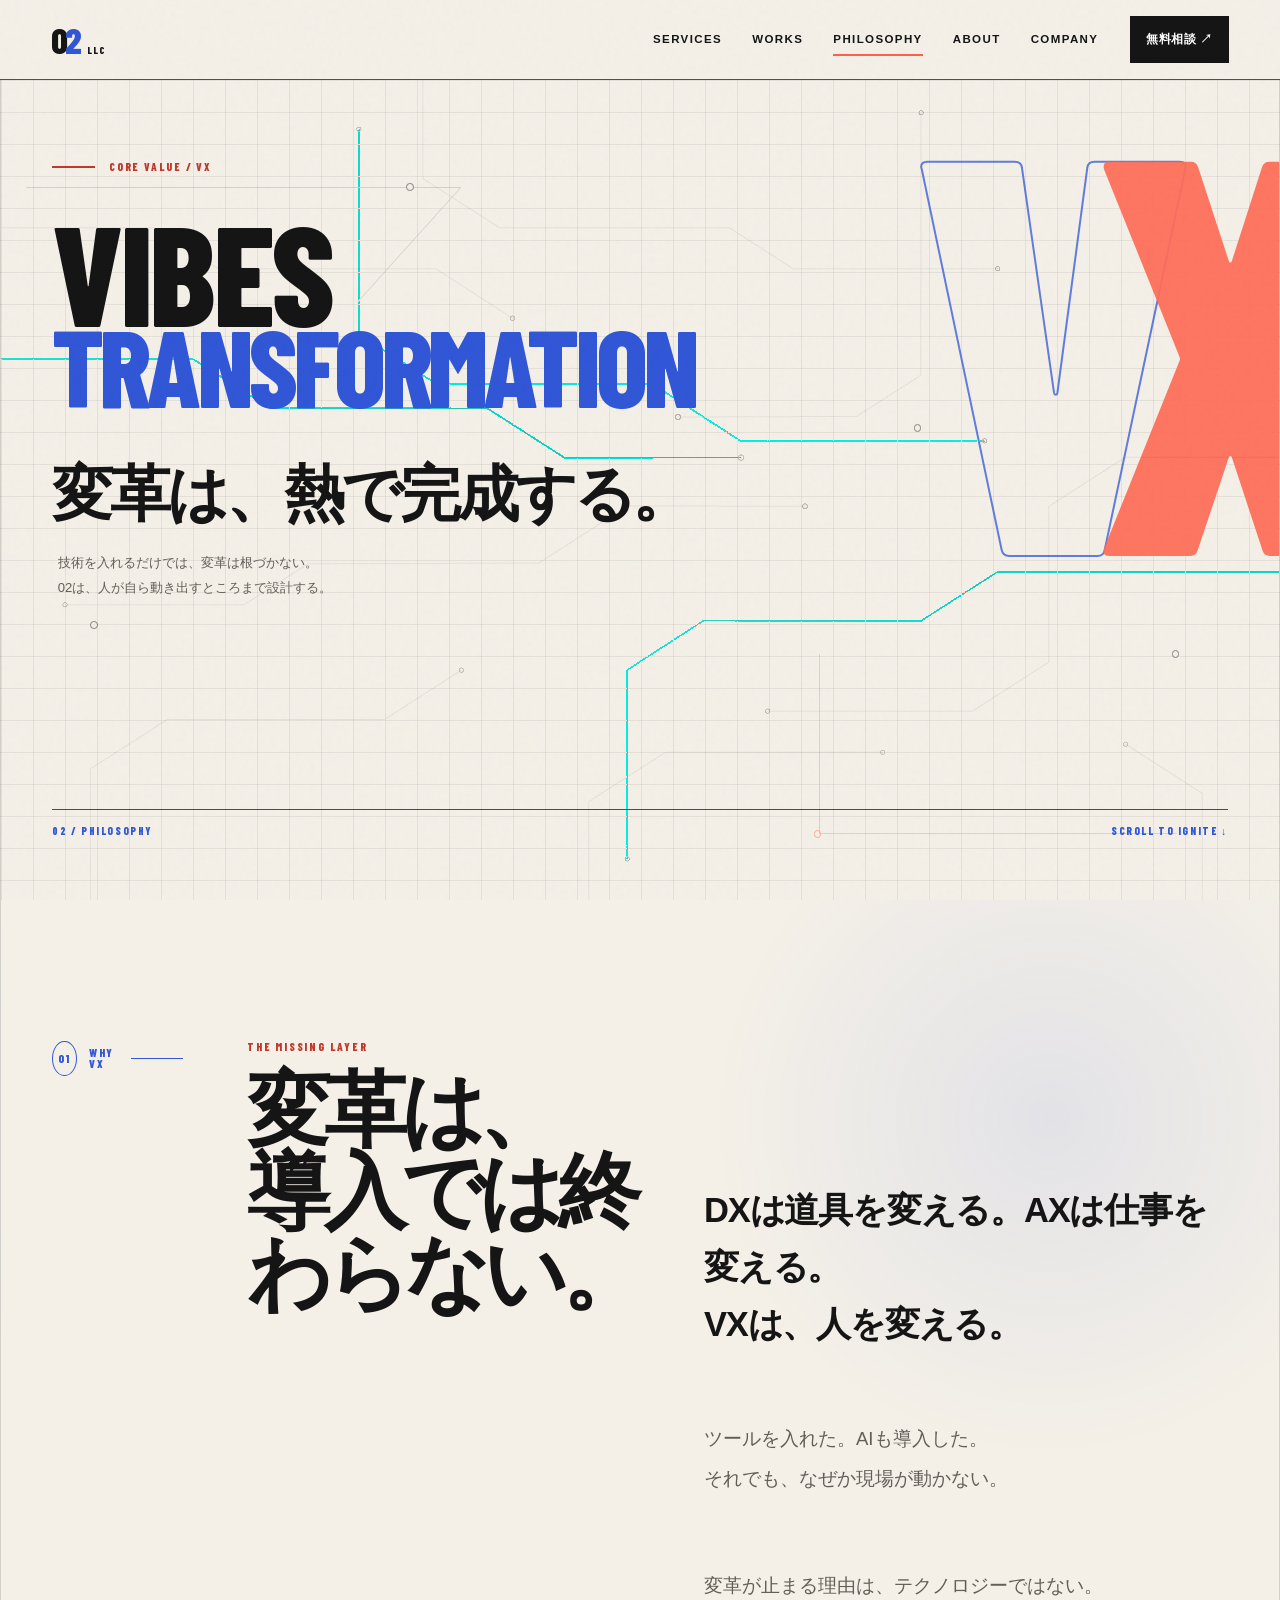
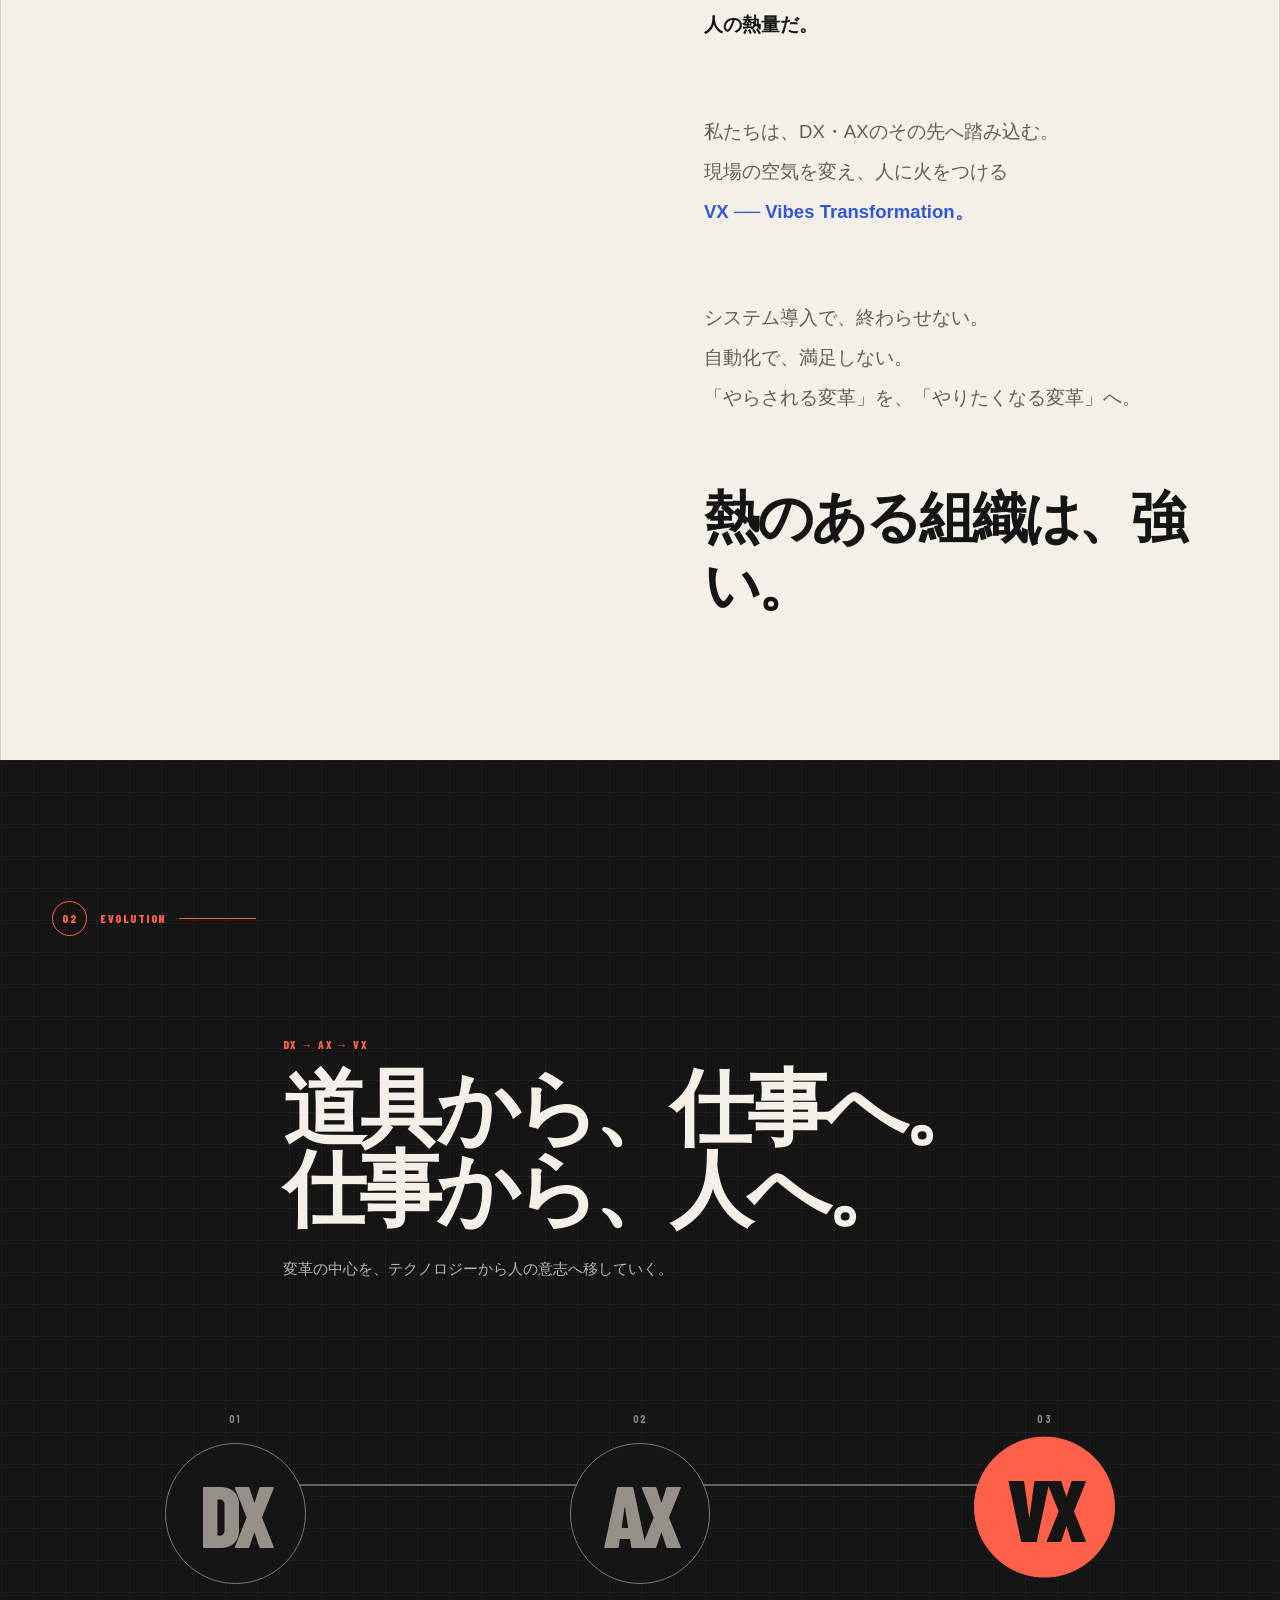
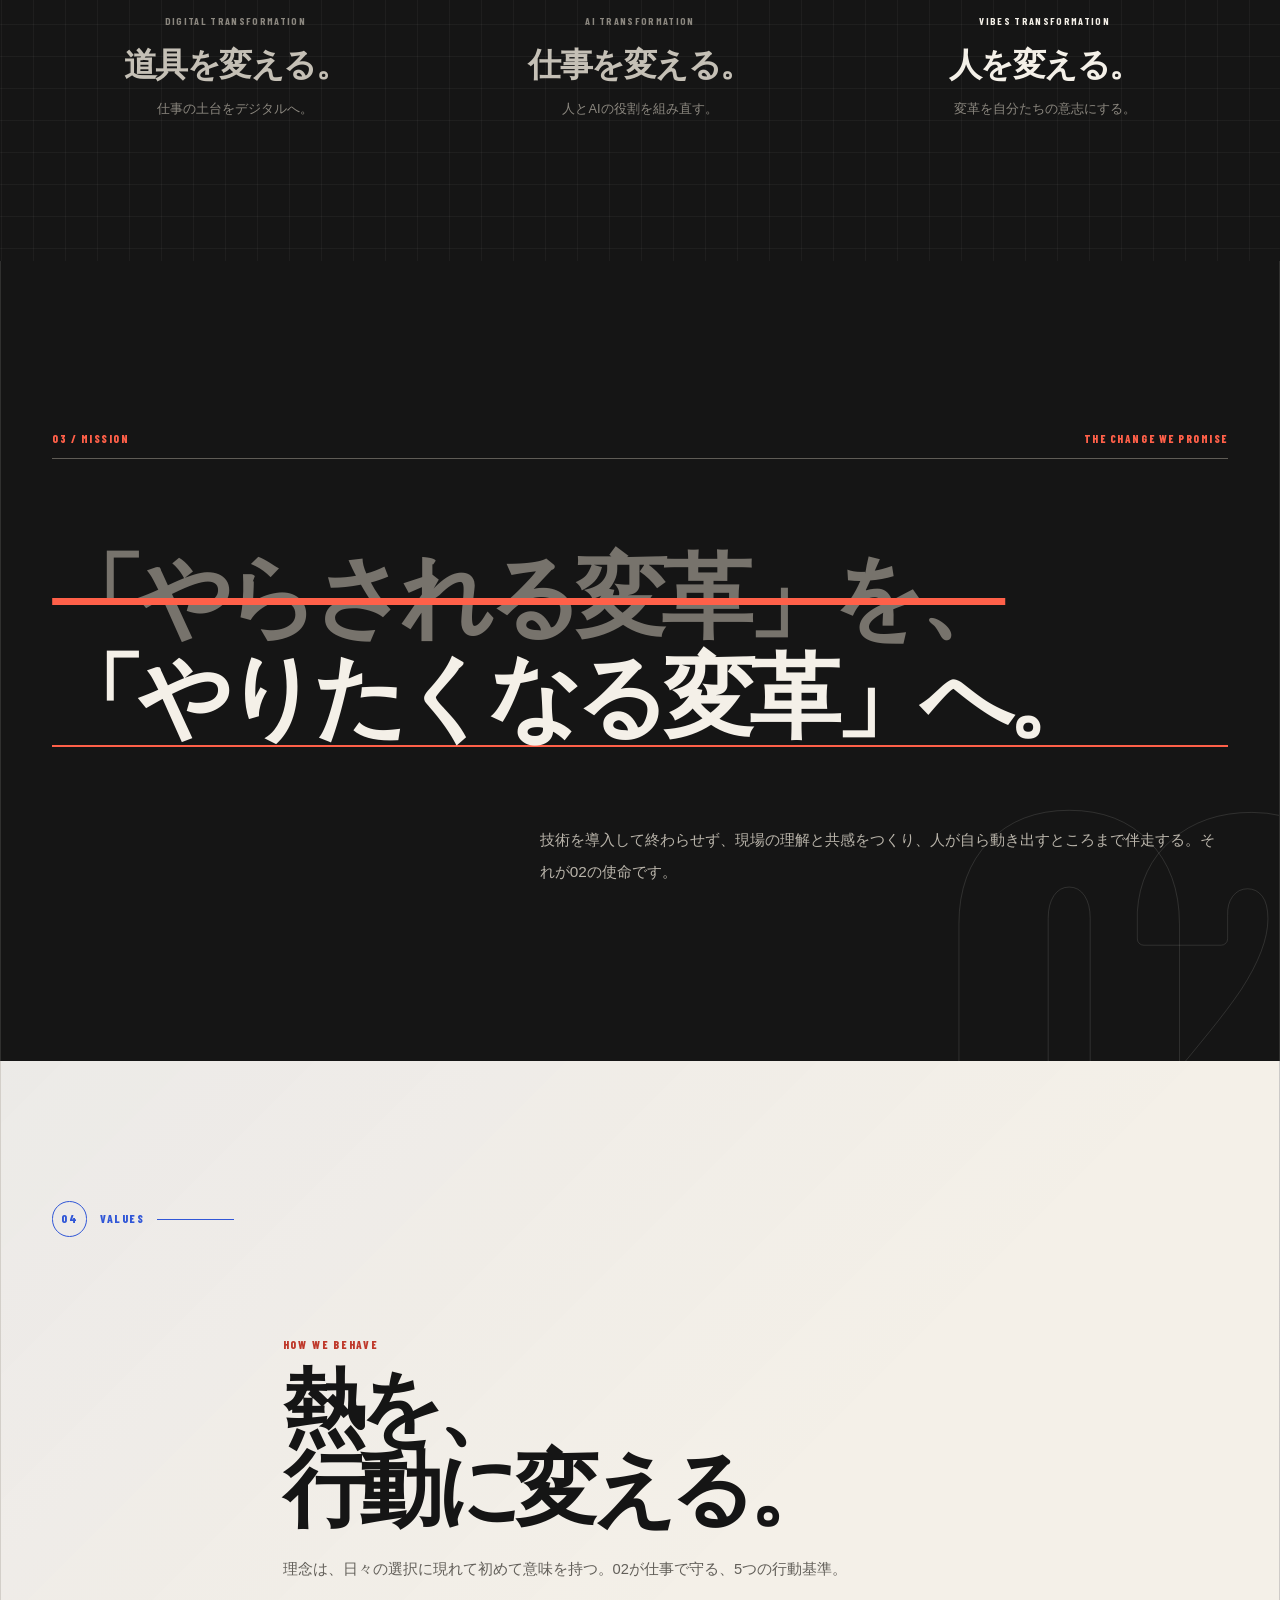
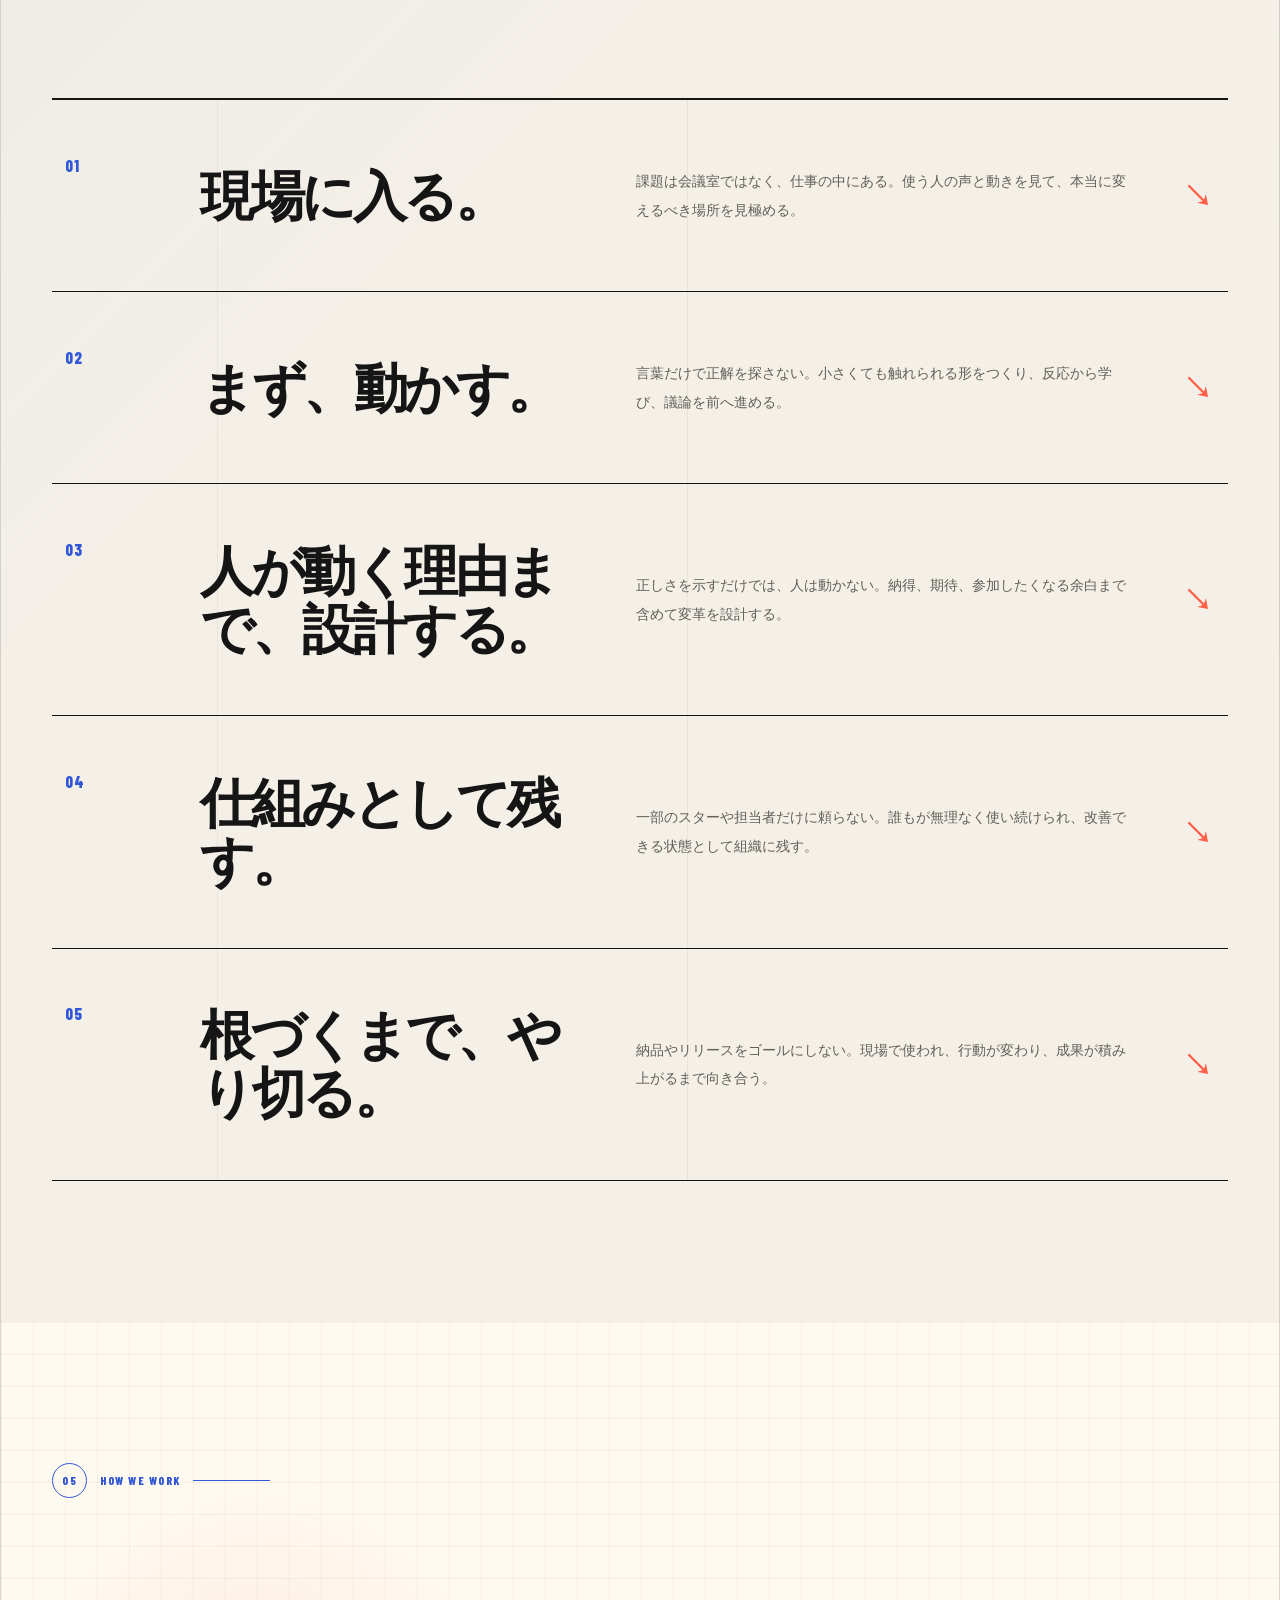
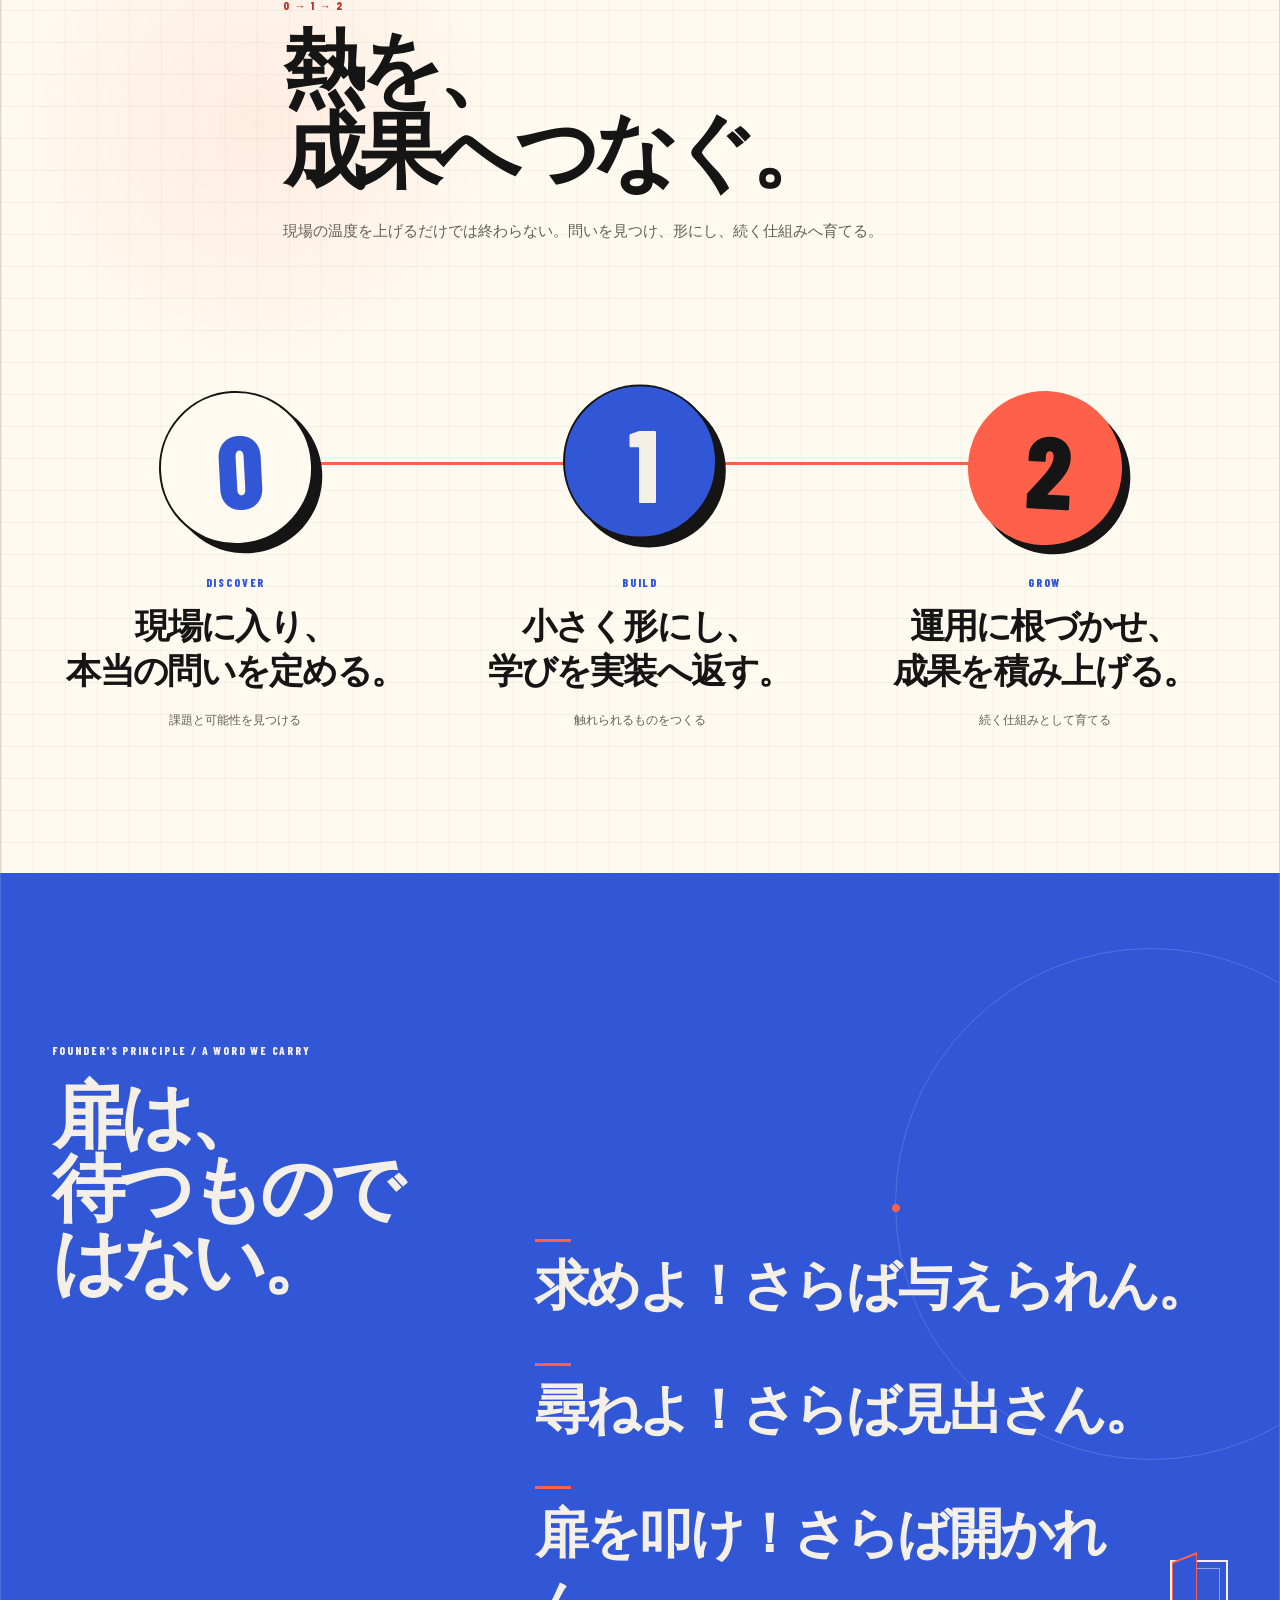
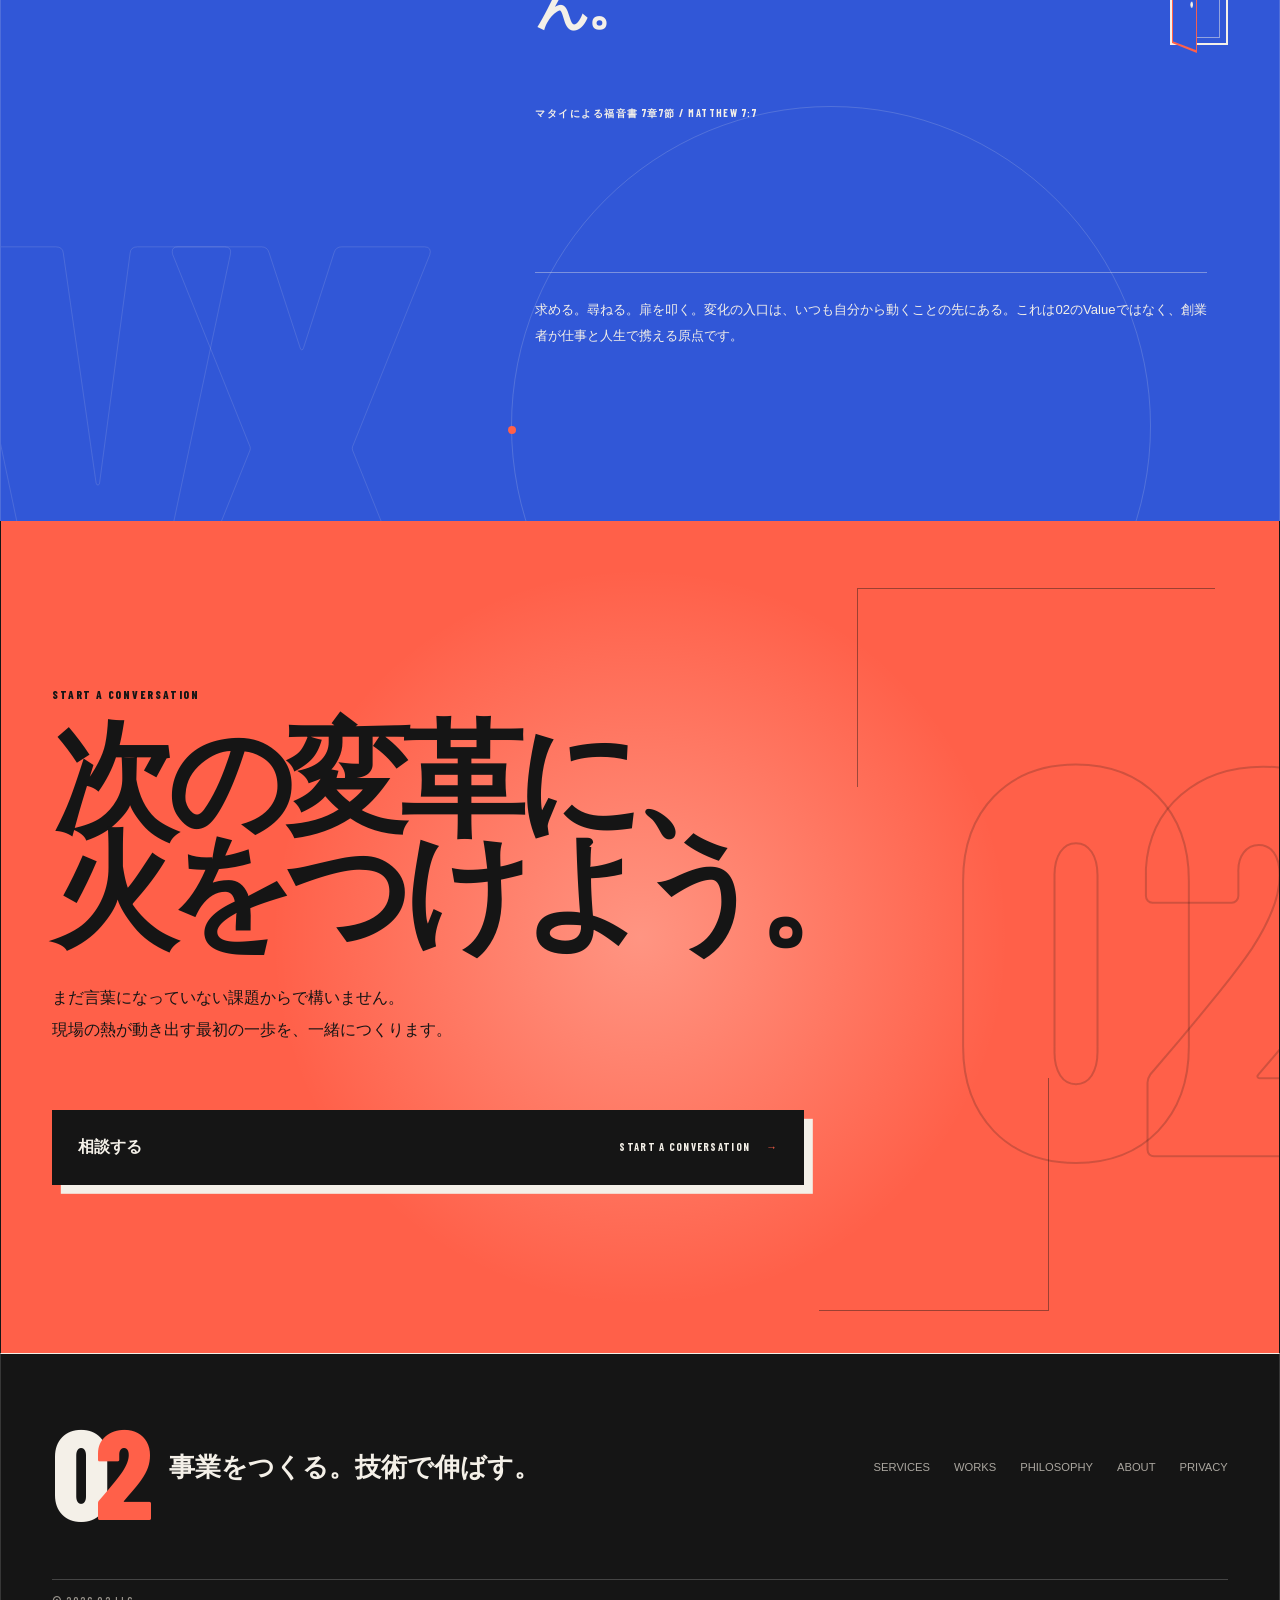
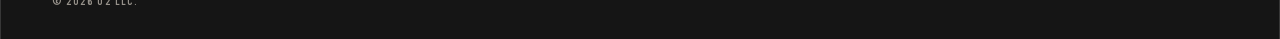
==== commit d874f799: "fix: rebalance mobile spacing and typography" ====
--- a/philosophy/index.html
+++ b/philosophy/index.html
@@ -16,7 +16,7 @@
   <meta property="og:image" content="https://zerotwo.tokyo/assets/img/ogp.png">
   <meta property="og:url" content="https://zerotwo.tokyo/philosophy/">
   <meta name="twitter:card" content="summary_large_image">
-  <link rel="stylesheet" href="/assets/css/style.css?v=20260722-vx1">
+  <link rel="stylesheet" href="/assets/css/style.css?v=20260723-mobile1">
   <link rel="stylesheet" href="/assets/css/philosophy.css?v=20260722-vx1">
   <script type="application/ld+json">
   {
--- a/assets/css/style.css
+++ b/assets/css/style.css
@@ -556,8 +556,10 @@
 .motion-ready .about-quote em::after { transform:scaleX(0); }
 .motion-ready .about-quote.is-visible em::after { transform:scaleX(1); }
 .about-message > p:first-child { margin: 0 0 3.2rem; font-size: clamp(1rem, 1.35vw, 1.2rem); line-height: 2.15; }
-.profile { padding-top:2rem; display:grid; grid-template-columns:7rem 1fr; gap:1.5rem; border-top:1px solid var(--ink); }
-.profile-mark { width:6rem; height:6rem; display:grid; place-items:center; color:var(--paper); background:var(--blue); font:800 2.8rem/1 var(--display); }
+.profile { padding-top:2rem; display:grid; grid-template-columns:clamp(10rem,15vw,13rem) minmax(0,1fr); gap:clamp(1.5rem,3vw,2.5rem); align-items:start; border-top:1px solid var(--ink); }
+.profile-photo { position:relative; width:100%; aspect-ratio:4/5; margin:0; overflow:hidden; border:2px solid var(--ink); background:var(--blue); box-shadow:.55rem .55rem 0 var(--blue); }
+.profile-photo img { width:100%; height:100%; display:block; object-fit:cover; }
+.profile-photo figcaption { position:absolute; right:.7rem; bottom:.7rem; min-width:2.55rem; padding:.38rem .45rem .34rem; color:var(--paper); background:var(--blue); font:800 1.15rem/1 var(--display); letter-spacing:.02em; text-align:center; }
 .profile p { margin:0; font-size:.79rem; line-height:1.9; }
 .profile > div > p:first-child { color:var(--blue); font:700 .65rem/1 var(--display); letter-spacing:.12em; }
 .profile h3 { margin:.75rem 0 1.2rem; font-size:1.45rem; }
@@ -570,12 +572,12 @@
 .profile-facts strong,.profile-facts span { display:block; }
 .profile-facts strong { color:var(--blue); font:800 1.25rem/1 var(--display); letter-spacing:.03em; }
 .profile-facts span { margin-top:.45rem; font-size:.65rem; line-height:1.55; }
-.about-message.is-visible .profile-mark { animation:profile-mark-in 650ms 180ms cubic-bezier(.16,1,.3,1) both; }
+.about-message.is-visible .profile-photo { animation:profile-photo-in 780ms 160ms cubic-bezier(.16,1,.3,1) both; }
 .about-message.is-visible .profile-facts li { animation:fact-in 520ms cubic-bezier(.2,.7,.2,1) both; }
 .about-message.is-visible .profile-facts li:nth-child(1) { animation-delay:260ms; }
 .about-message.is-visible .profile-facts li:nth-child(2) { animation-delay:340ms; }
 .about-message.is-visible .profile-facts li:nth-child(3) { animation-delay:420ms; }
-@keyframes profile-mark-in { from { opacity:0; transform:rotate(-7deg) scale(.88); } to { opacity:1; transform:none; } }
+@keyframes profile-photo-in { from { opacity:0; clip-path:inset(0 0 100% 0); transform:translateY(.8rem) rotate(-1.5deg); } to { opacity:1; clip-path:inset(0); transform:none; } }
 @keyframes fact-in { from { opacity:0; transform:translateY(.5rem); } to { opacity:1; transform:none; } }
 
 .company { background: var(--paper-deep); }
@@ -732,17 +734,17 @@
   .growth-path li { min-height:4rem; padding:.75rem var(--pad) !important; display:grid; grid-template-columns:7rem 1fr; gap:1rem; align-items:center; border-right:0; border-bottom:1px solid var(--ink); }
   .growth-path li::before { display:none; }
   .growth-path strong { margin:0; font-size:.74rem; }
-  .section { padding-block:5rem; }
-  .section-heading { grid-template-columns:1fr; gap:1.8rem; }
-  .section-heading h2 { font-size:clamp(3.25rem,15vw,5.1rem); line-height:1.02; }
-  .service-card { grid-template-columns:2.5rem 3.5rem 1fr; gap:.8rem; padding:2rem 0; }
+  .section { padding-block:clamp(4.5rem,18vw,5rem); }
+  .section-heading { grid-template-columns:1fr; gap:1.45rem; margin-bottom:clamp(2.75rem,12vw,3rem); }
+  .section-heading h2 { font-size:clamp(3rem,14.2vw,4.8rem); line-height:1.02; }
+  .service-card { grid-template-columns:2.5rem 3.5rem 1fr; gap:.8rem; padding:clamp(1.7rem,7vw,2rem) 0; }
   .service-icon { width:3.2rem;height:3.2rem; }
   .service-icon svg { width:2.8rem; }
-  .service-copy h3 { font-size:2.3rem; }
+  .service-copy h3 { font-size:clamp(2.05rem,9.5vw,2.3rem); }
   .service-copy > p:not(:first-child) { font-size:.82rem; line-height:1.9; }
   .work-grid { grid-template-columns:1fr; }
   .work-card:last-child { grid-column:auto; }
-  .work-art { min-height:19rem; }
+  .work-art { min-height:clamp(15.5rem,78vw,19rem); }
   .philosophy .section-heading h2 { font-size:clamp(2.7rem,12vw,3.6rem); }
   .philosophy-framework { margin-inline:calc(var(--pad) * -.28); padding:1rem; }
   .philosophy-framework-meta { margin-bottom:1.5rem; }
@@ -755,14 +757,14 @@
   .philosophy-node { width:4.5rem; margin:0 0 1rem; font-size:3.5rem; }
   .philosophy-card { min-height:0; padding:1.25rem; }
   .philosophy-card > p:not(.philosophy-stage-label) { margin-bottom:2.5rem; }
-  .about-quote blockquote { font-size:2.25rem; }
-  .profile { grid-template-columns:1fr; gap:1rem; }
-  .profile-mark { width:4.2rem;height:4.2rem;font-size:2rem; }
+  .about-quote blockquote { font-size:clamp(1.9rem,9.2vw,2.25rem); }
+  .profile { grid-template-columns:1fr; gap:1.6rem; }
+  .profile-photo { width:min(100%,22rem); }
   .profile-facts { grid-template-columns:1fr; }
   .profile-facts li { padding:.75rem 0; }
   .profile-facts li + li { padding-left:0; border-top:1px solid var(--ink); border-left:0; }
   .company-table > div { grid-template-columns:6.2rem 1fr; }
-  .company-graphic { min-height:18rem; }
+  .company-graphic { min-height:clamp(16rem,74vw,18rem); }
   .contact-intro { display:block; }
   .contact-intro h2 { margin-top:2rem; }
   .form-row { grid-template-columns:1fr; gap:0; }
@@ -774,7 +776,7 @@
 }
 
 @media (max-width: 380px) {
-  :root { --pad:1rem; }
+  :root { --pad:1.125rem; }
   .brand { font-size:2rem; }
   .hero h1 { font-size:3.35rem; }
   .button { width:100%; }
@@ -789,7 +791,7 @@
   *,*::before,*::after { animation-duration:.01ms !important; animation-iteration-count:1 !important; transition-duration:.01ms !important; }
   .reveal { opacity:1; transform:none; }
   .ticker div { animation:none; }
-  .hero-line > span,.eyebrow,.eyebrow span,.hero-lead,.hero-copy > .button,.signature-zero,.signature-two,.hero-note,.growth-path li,.profile-mark,.profile-facts li { animation:none !important; opacity:1; transform:none !important; }
+  .hero-line > span,.eyebrow,.eyebrow span,.hero-lead,.hero-copy > .button,.signature-zero,.signature-two,.hero-note,.growth-path li,.profile-photo,.profile-facts li { animation:none !important; opacity:1; transform:none !important; }
   .hero-line:not(.hero-line-accent) > span { transform:scaleX(.96) !important; }
   .signature-two { transform:translateX(-.03em) !important; }
   .hero-signature { transform:none !important; will-change:auto; }
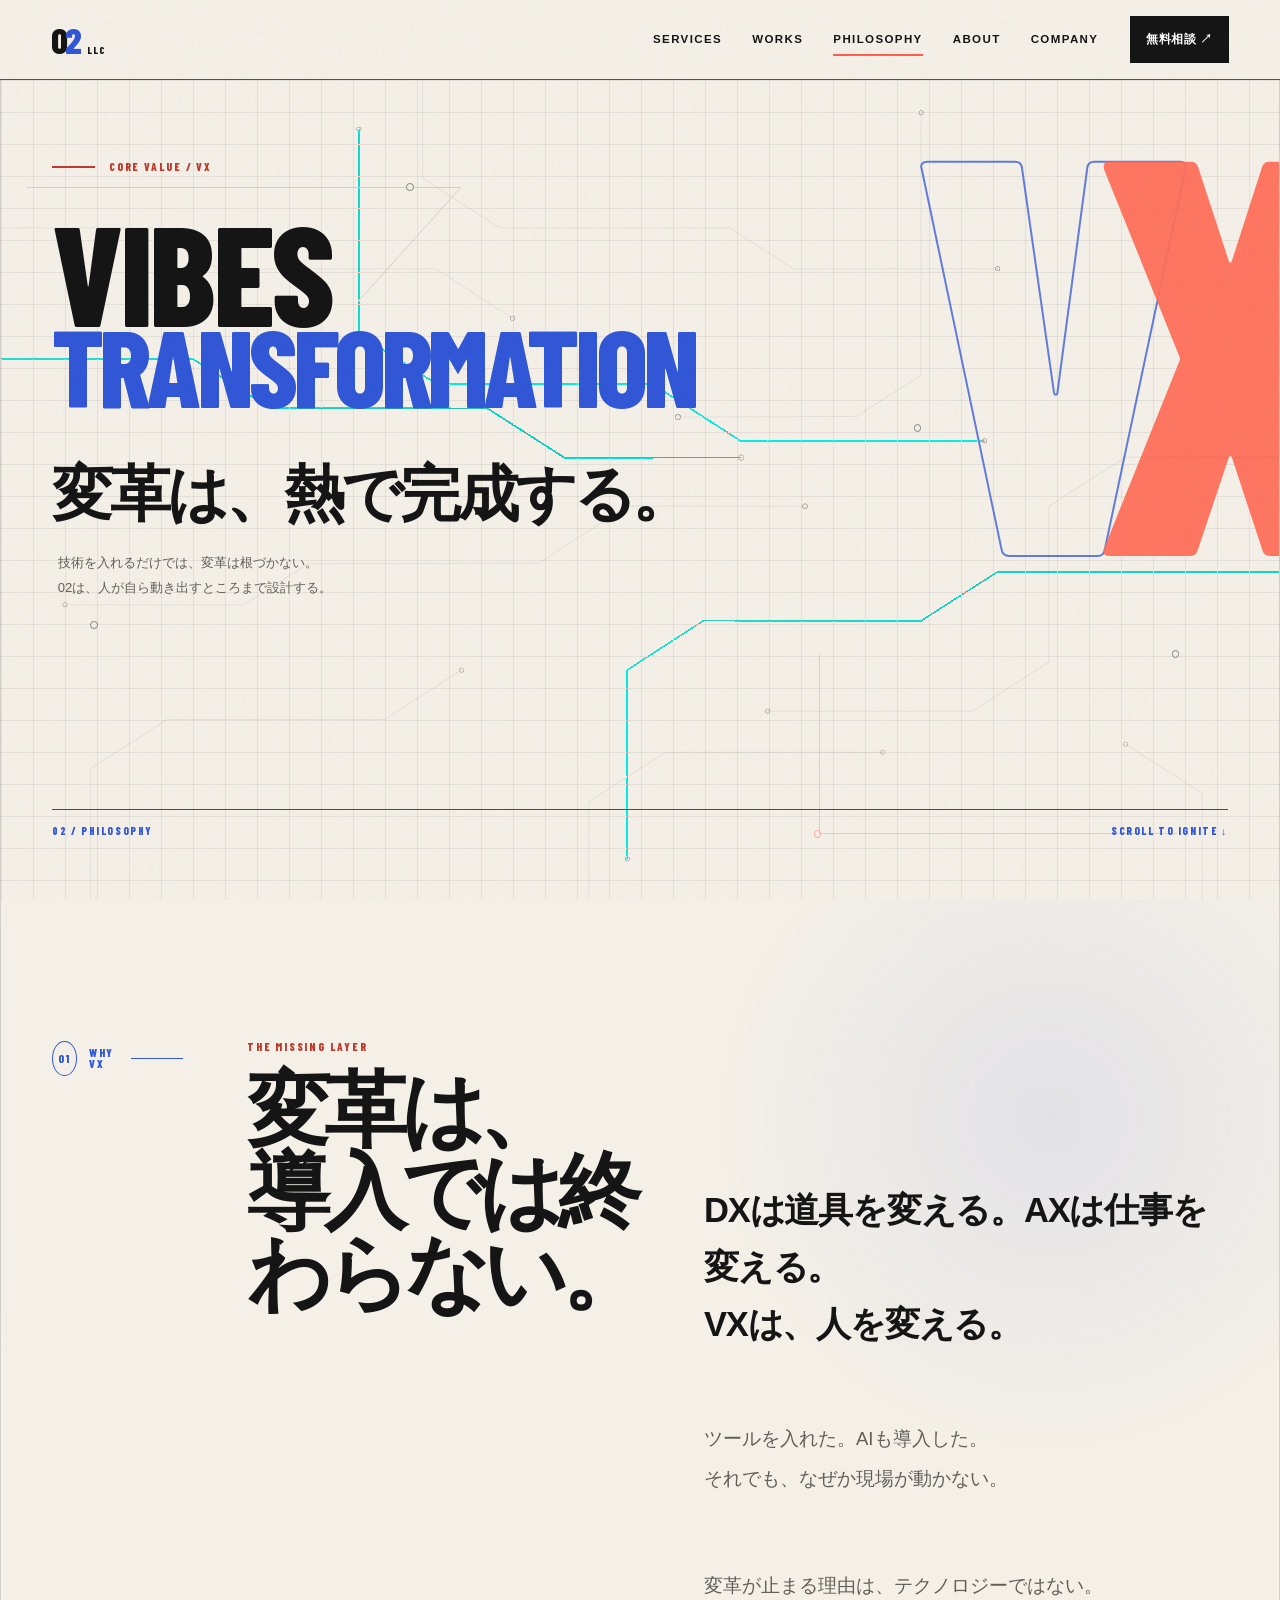
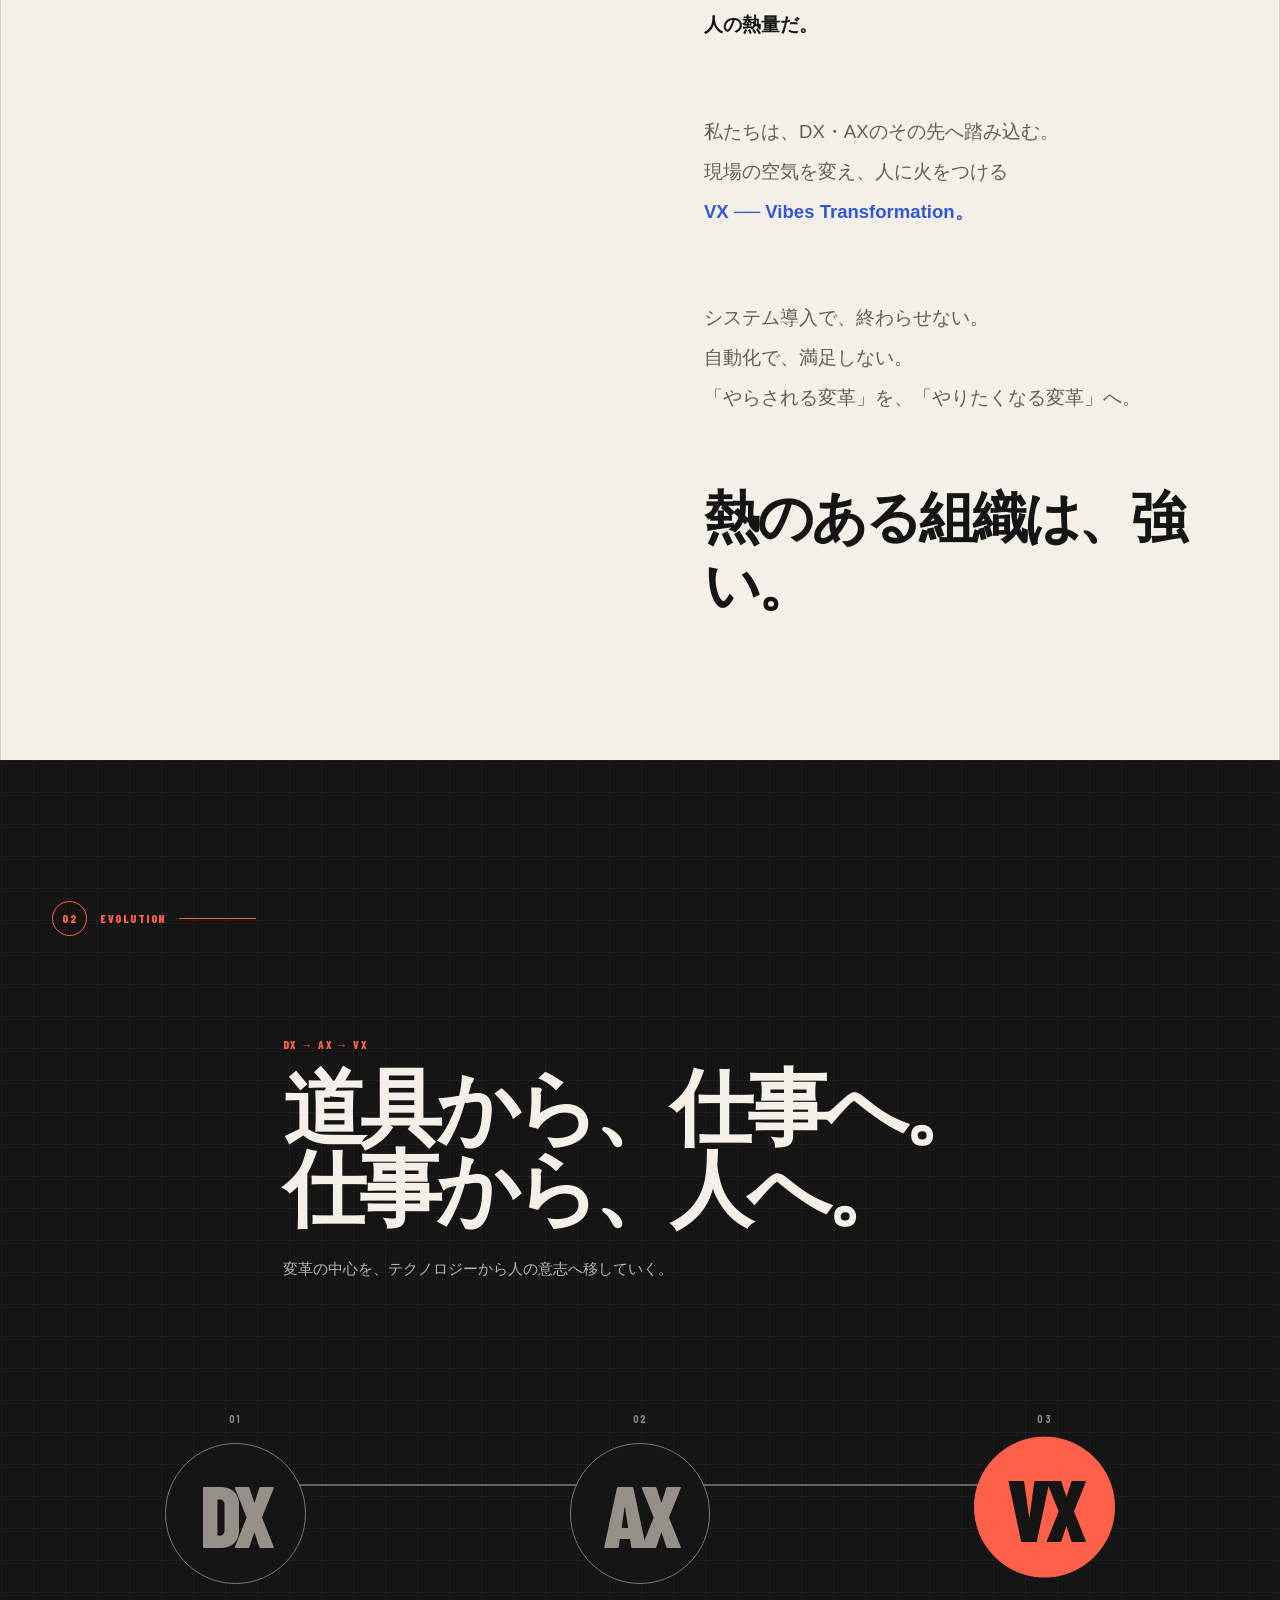
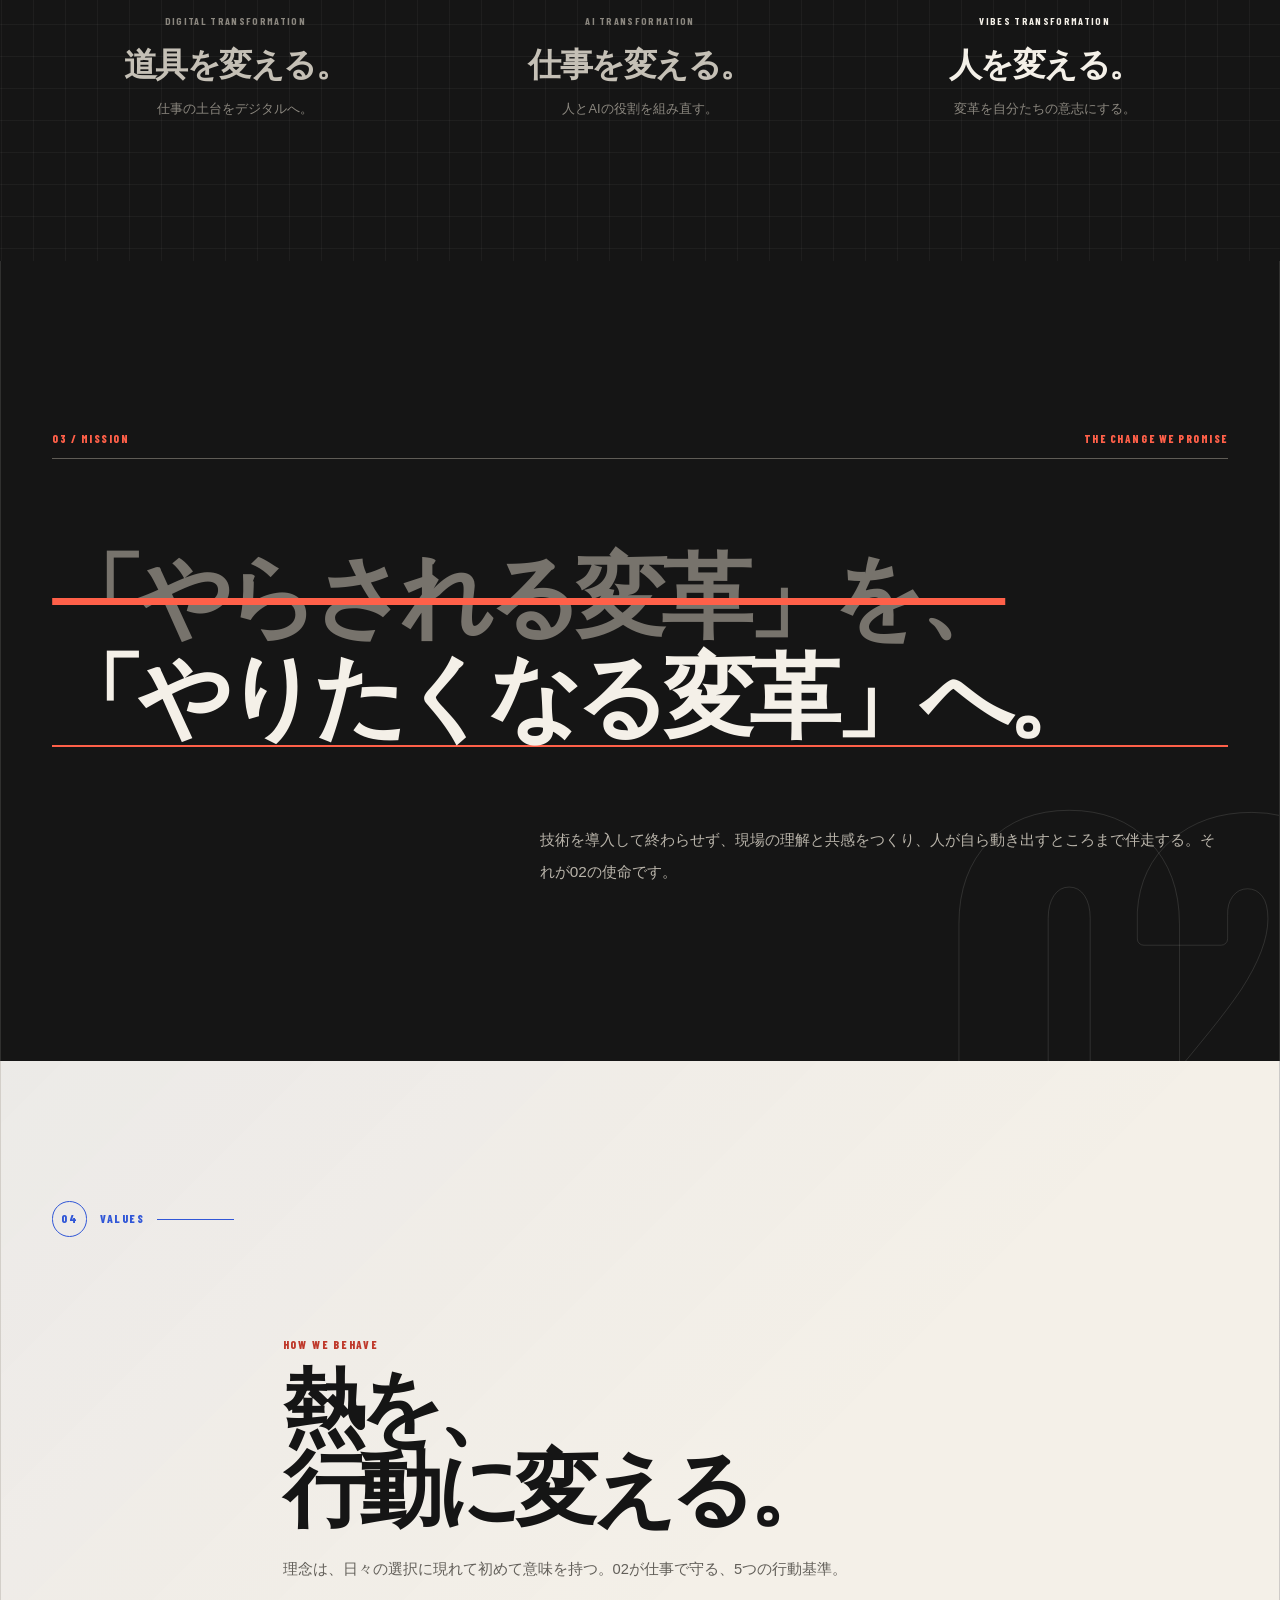
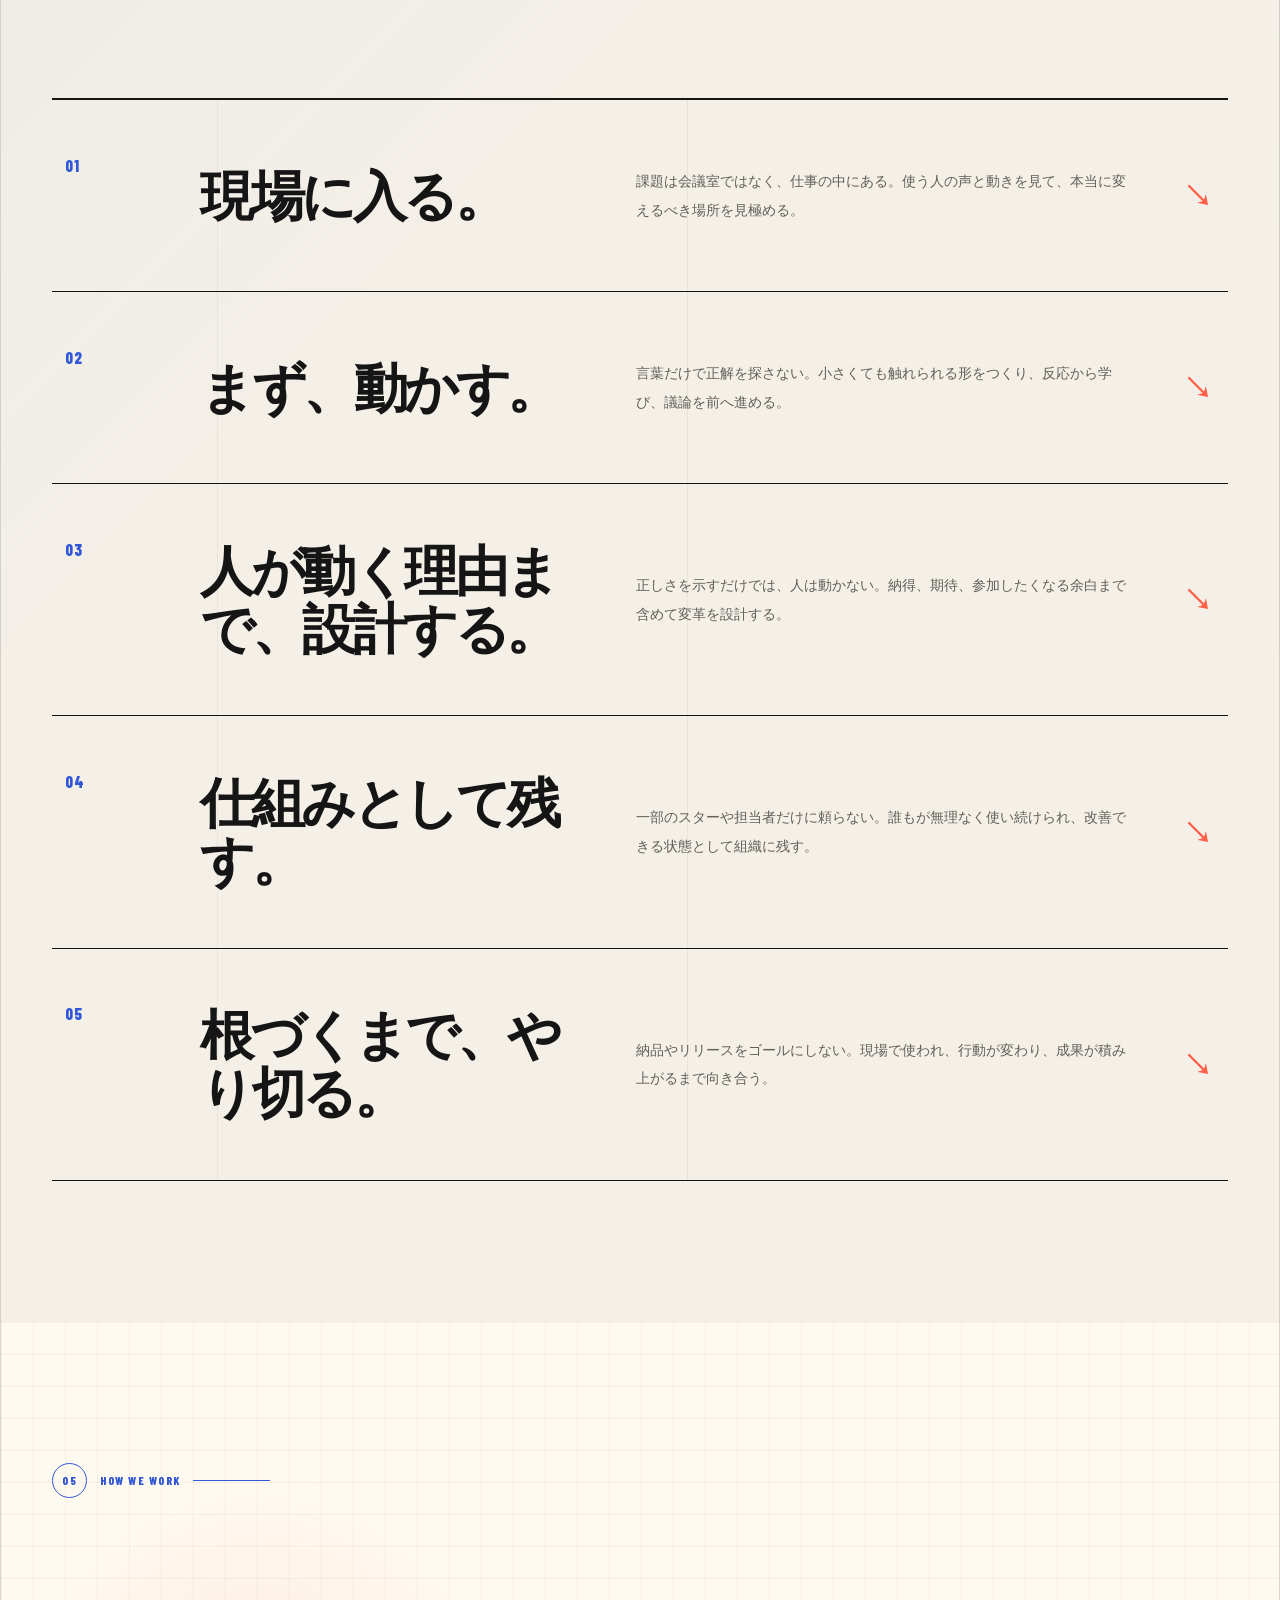
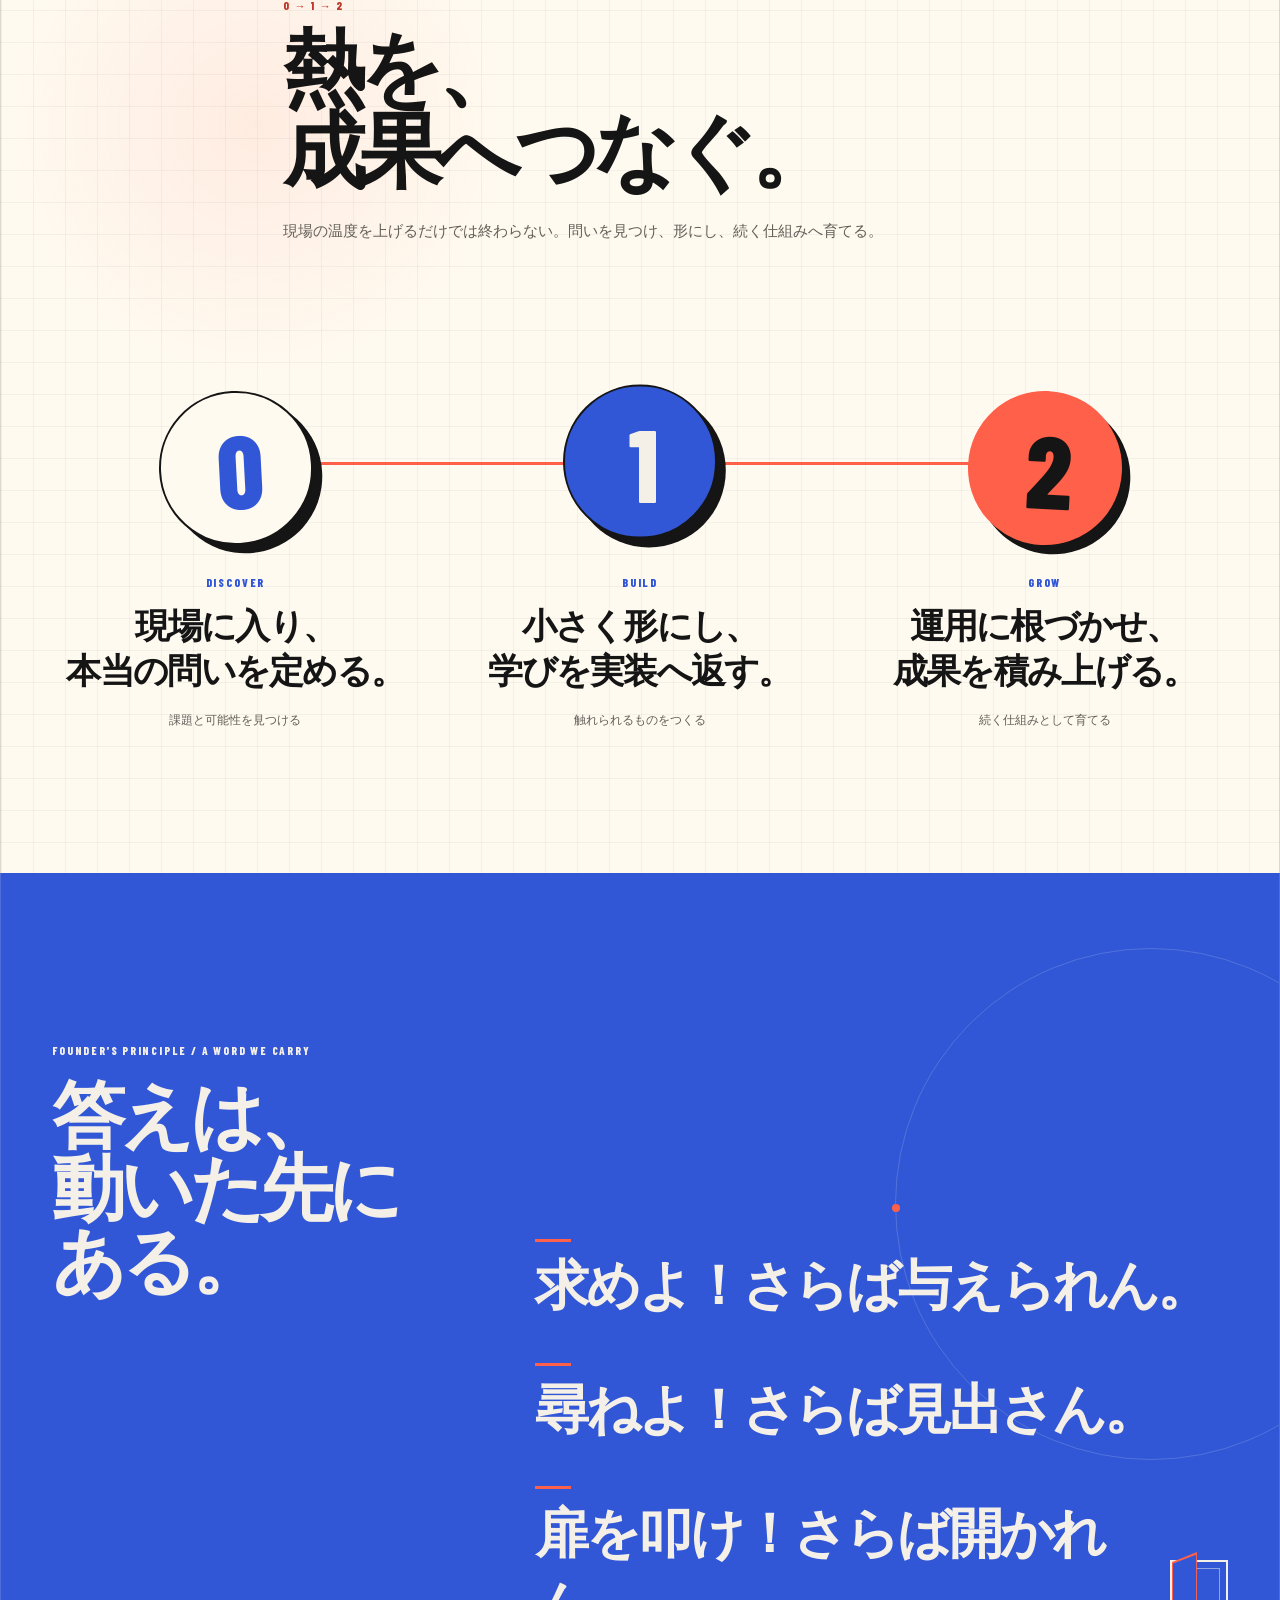
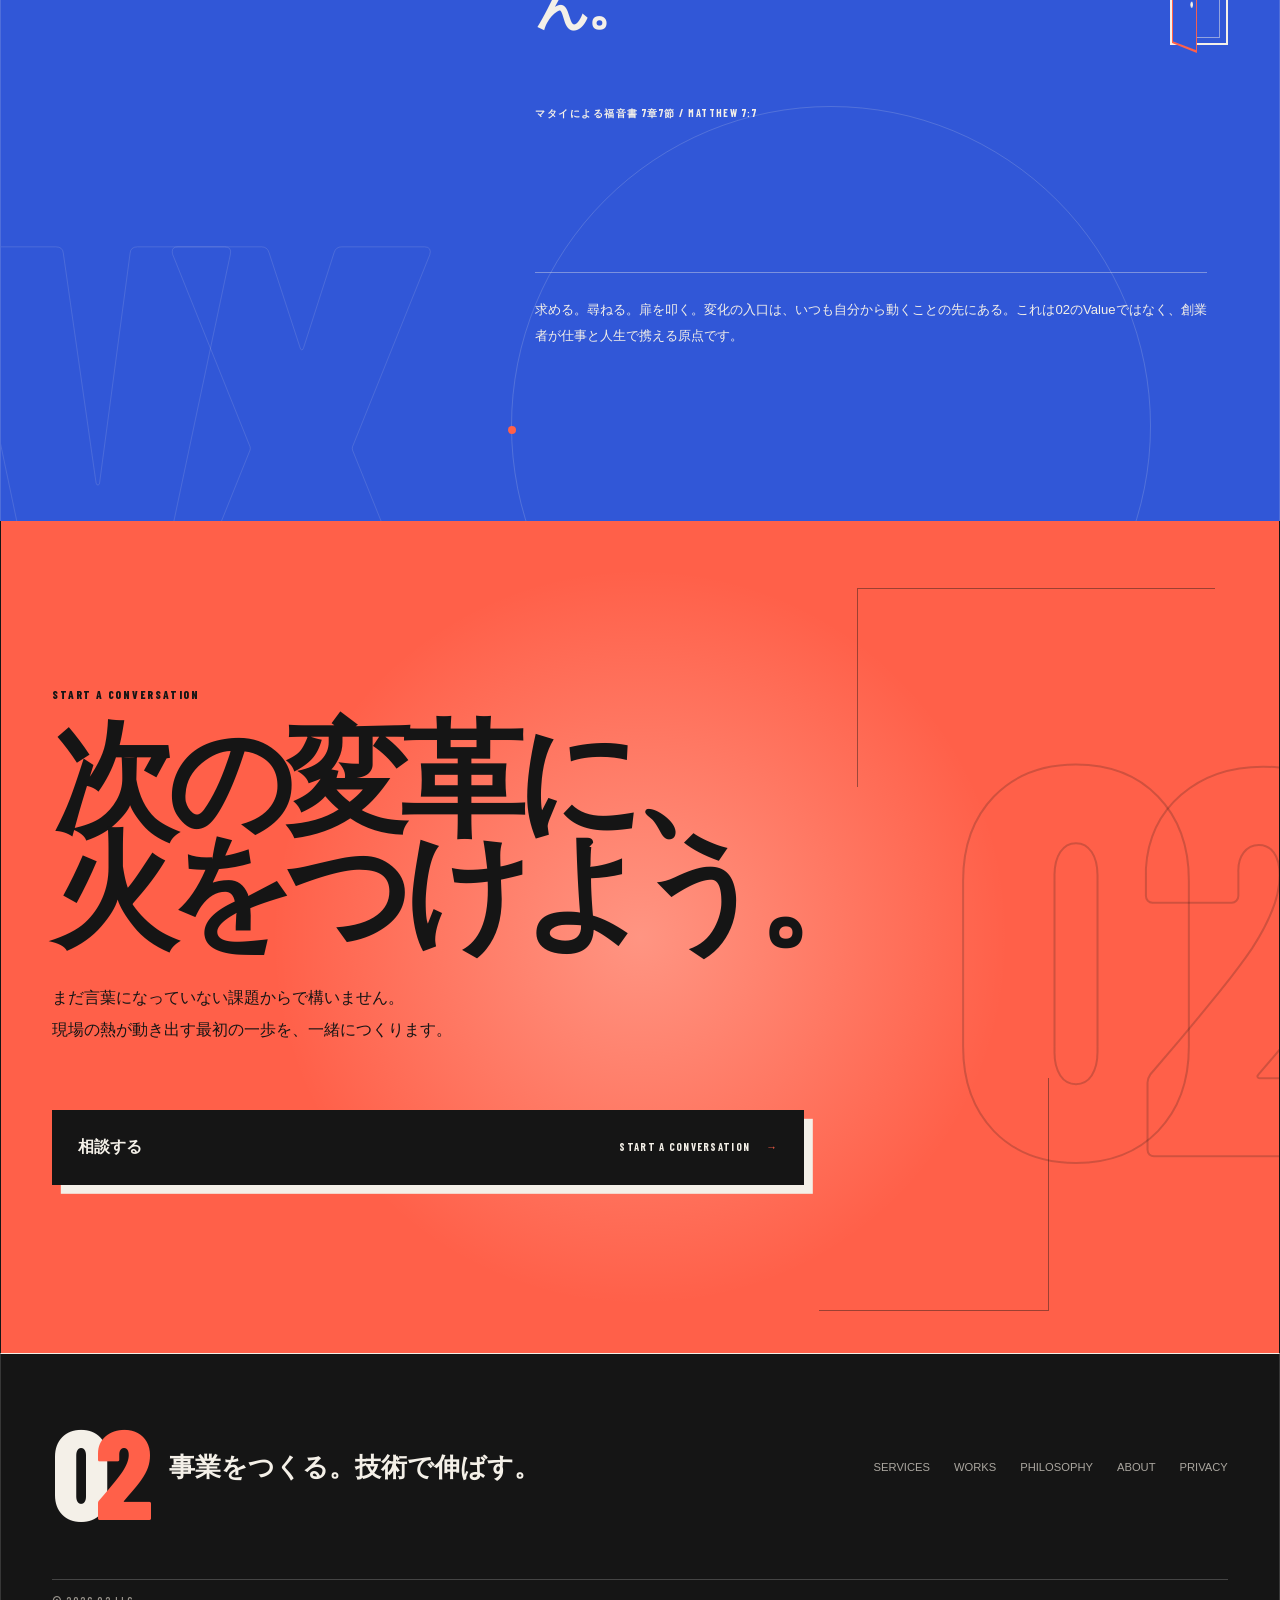
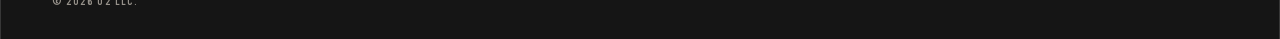
==== commit 3f21adcc: "copy: sharpen founder principle headline" ====
--- a/philosophy/index.html
+++ b/philosophy/index.html
@@ -17,7 +17,7 @@
   <meta property="og:url" content="https://zerotwo.tokyo/philosophy/">
   <meta name="twitter:card" content="summary_large_image">
   <link rel="stylesheet" href="/assets/css/style.css?v=20260723-mobile1">
-  <link rel="stylesheet" href="/assets/css/philosophy.css?v=20260722-vx1">
+  <link rel="stylesheet" href="/assets/css/philosophy.css?v=20260723-copy2">
   <script type="application/ld+json">
   {
     "@context": "https://schema.org",
@@ -244,7 +244,7 @@
       <div class="founder-orbit founder-orbit-two" aria-hidden="true"></div>
       <header class="vx-founder-heading" data-vx-reveal>
         <p class="vx-label">FOUNDER'S PRINCIPLE / A WORD WE CARRY</p>
-        <h2 id="founder-title">扉は、<br>待つものではない。</h2>
+        <h2 id="founder-title">答えは、<br>動いた先にある。</h2>
       </header>
       <blockquote class="founder-quote">
         <span class="quote-line" data-quote-line>求めよ！さらば与えられん。</span>
--- a/assets/css/philosophy.css
+++ b/assets/css/philosophy.css
@@ -1431,7 +1431,7 @@
   }
 
   .vx-founder-heading h2 {
-    font-size: clamp(3.2rem, 14vw, 4.6rem);
+    font-size: clamp(2.05rem, 10.5vw, 3.2rem);
   }
 
   .founder-quote {
@@ -1528,7 +1528,7 @@
   }
 
   .vx-founder-heading h2 {
-    font-size: 3rem;
+    font-size: clamp(2.05rem, 10.5vw, 2.55rem);
   }
 }
 
